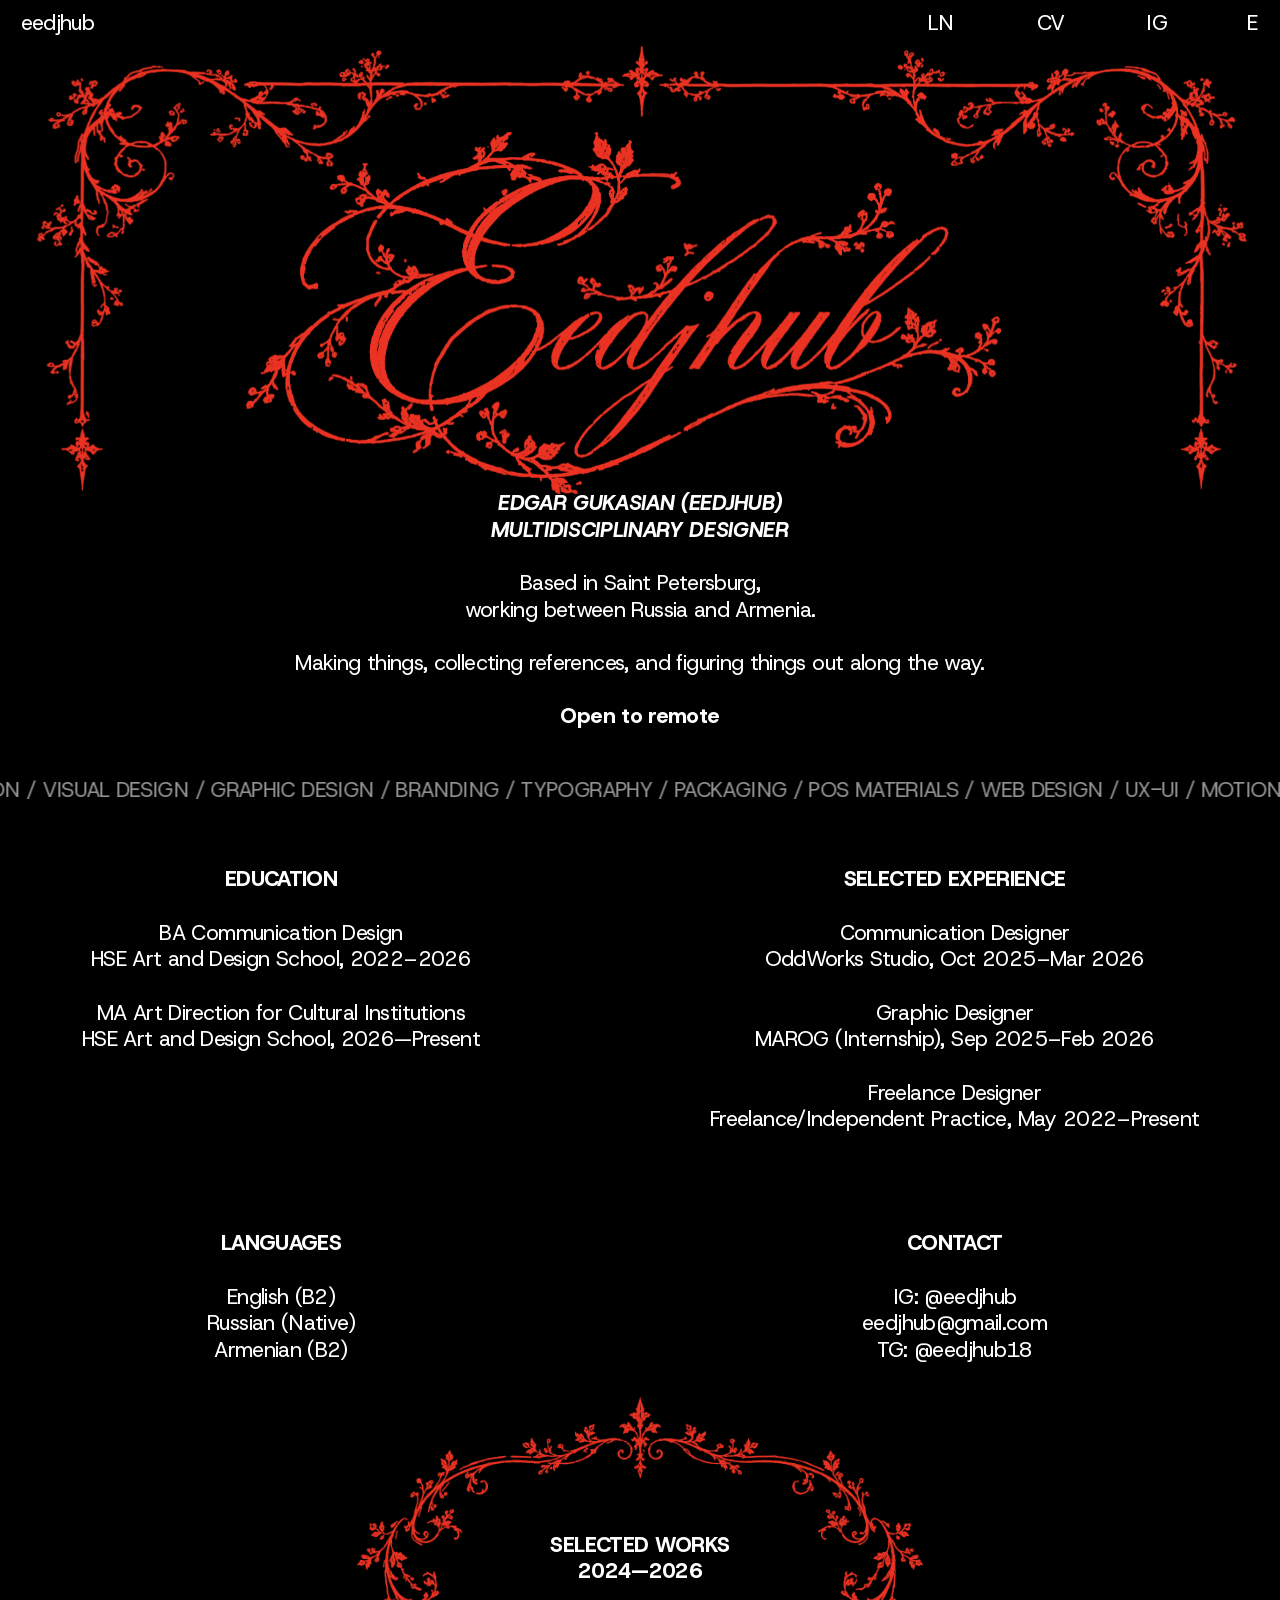
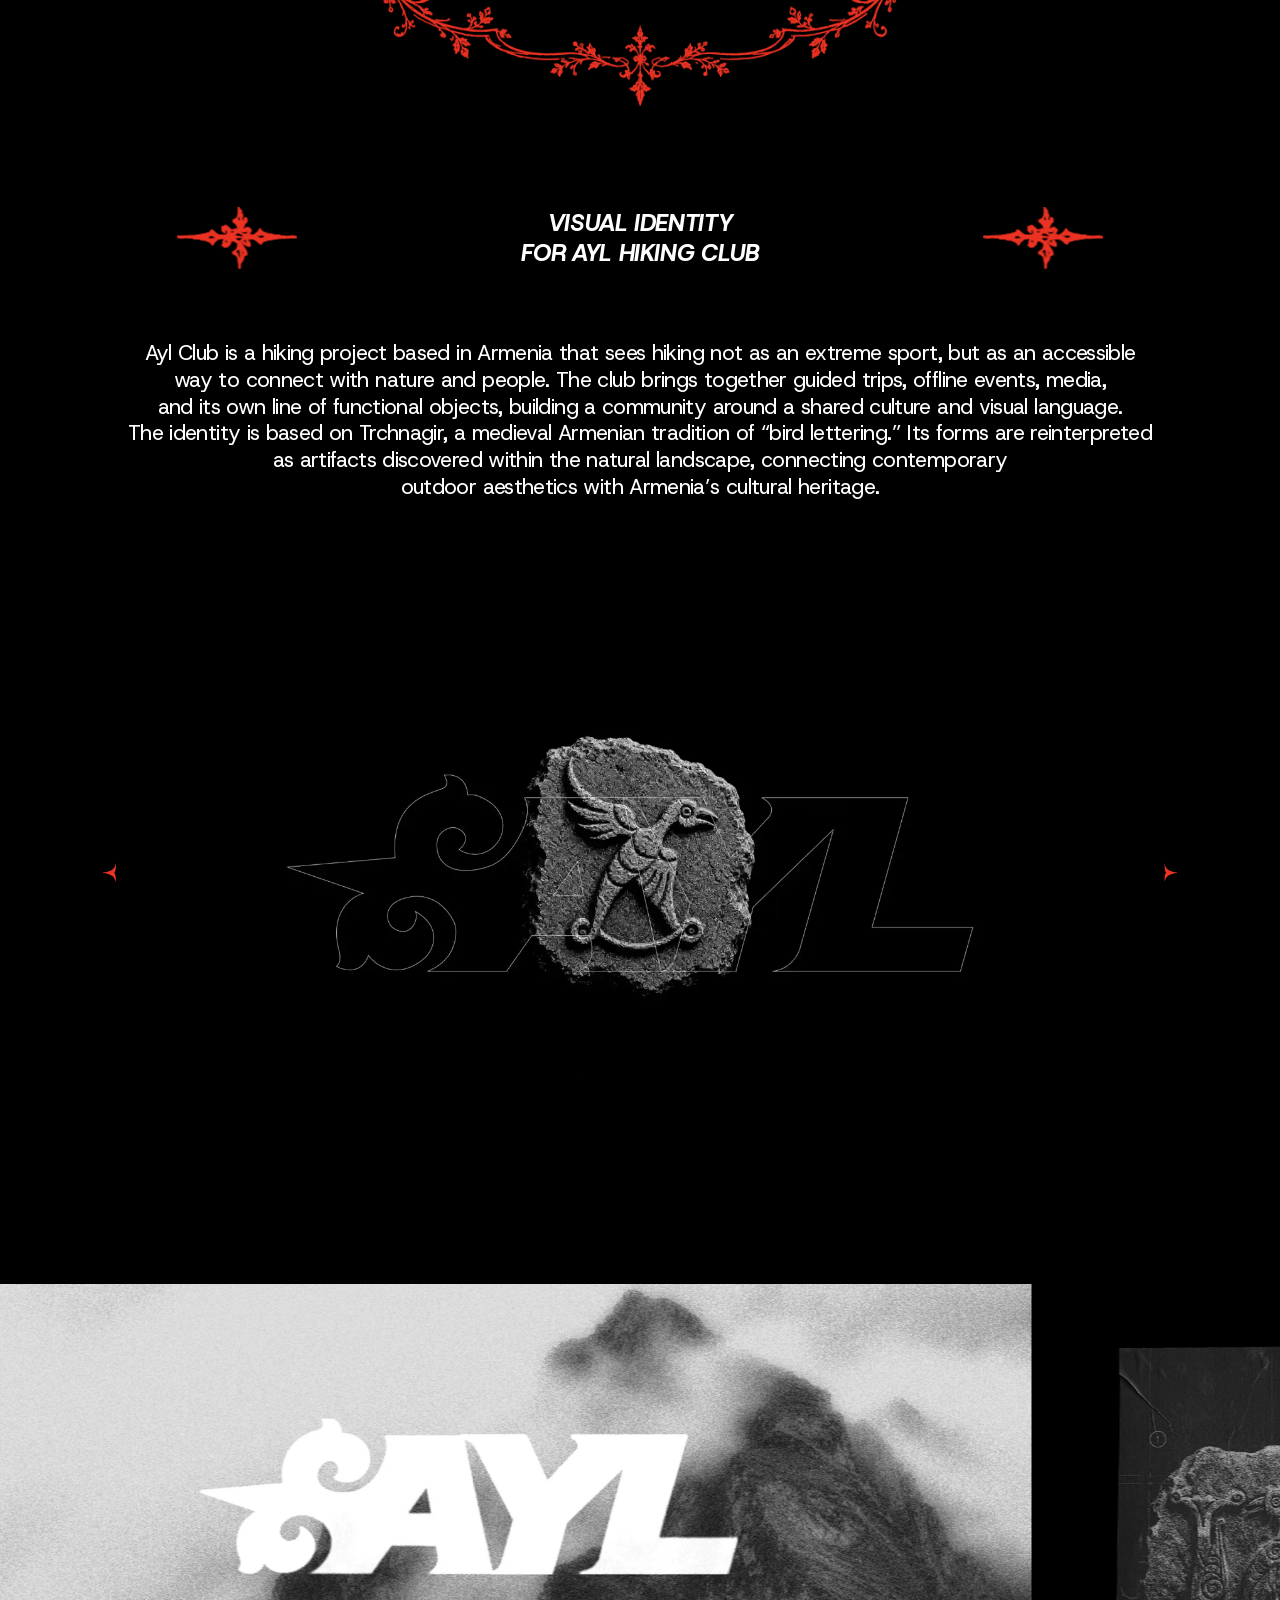
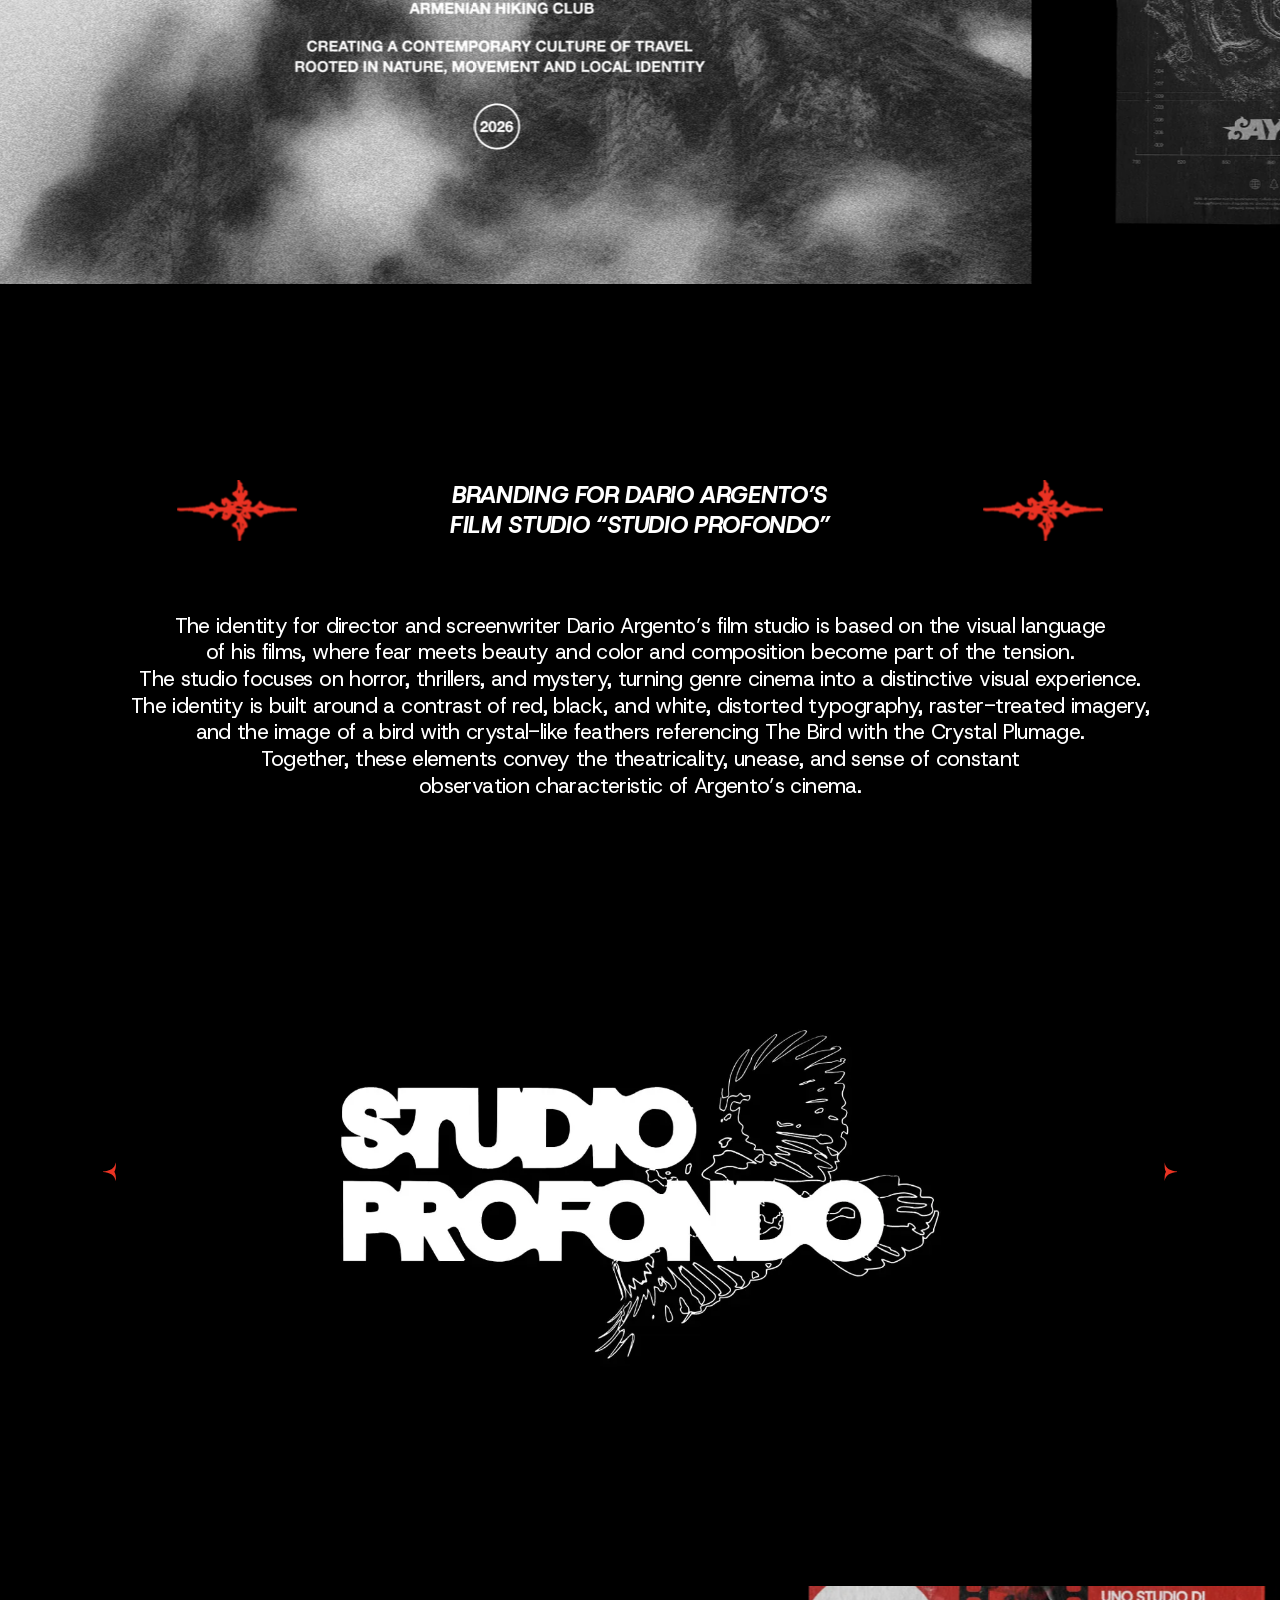
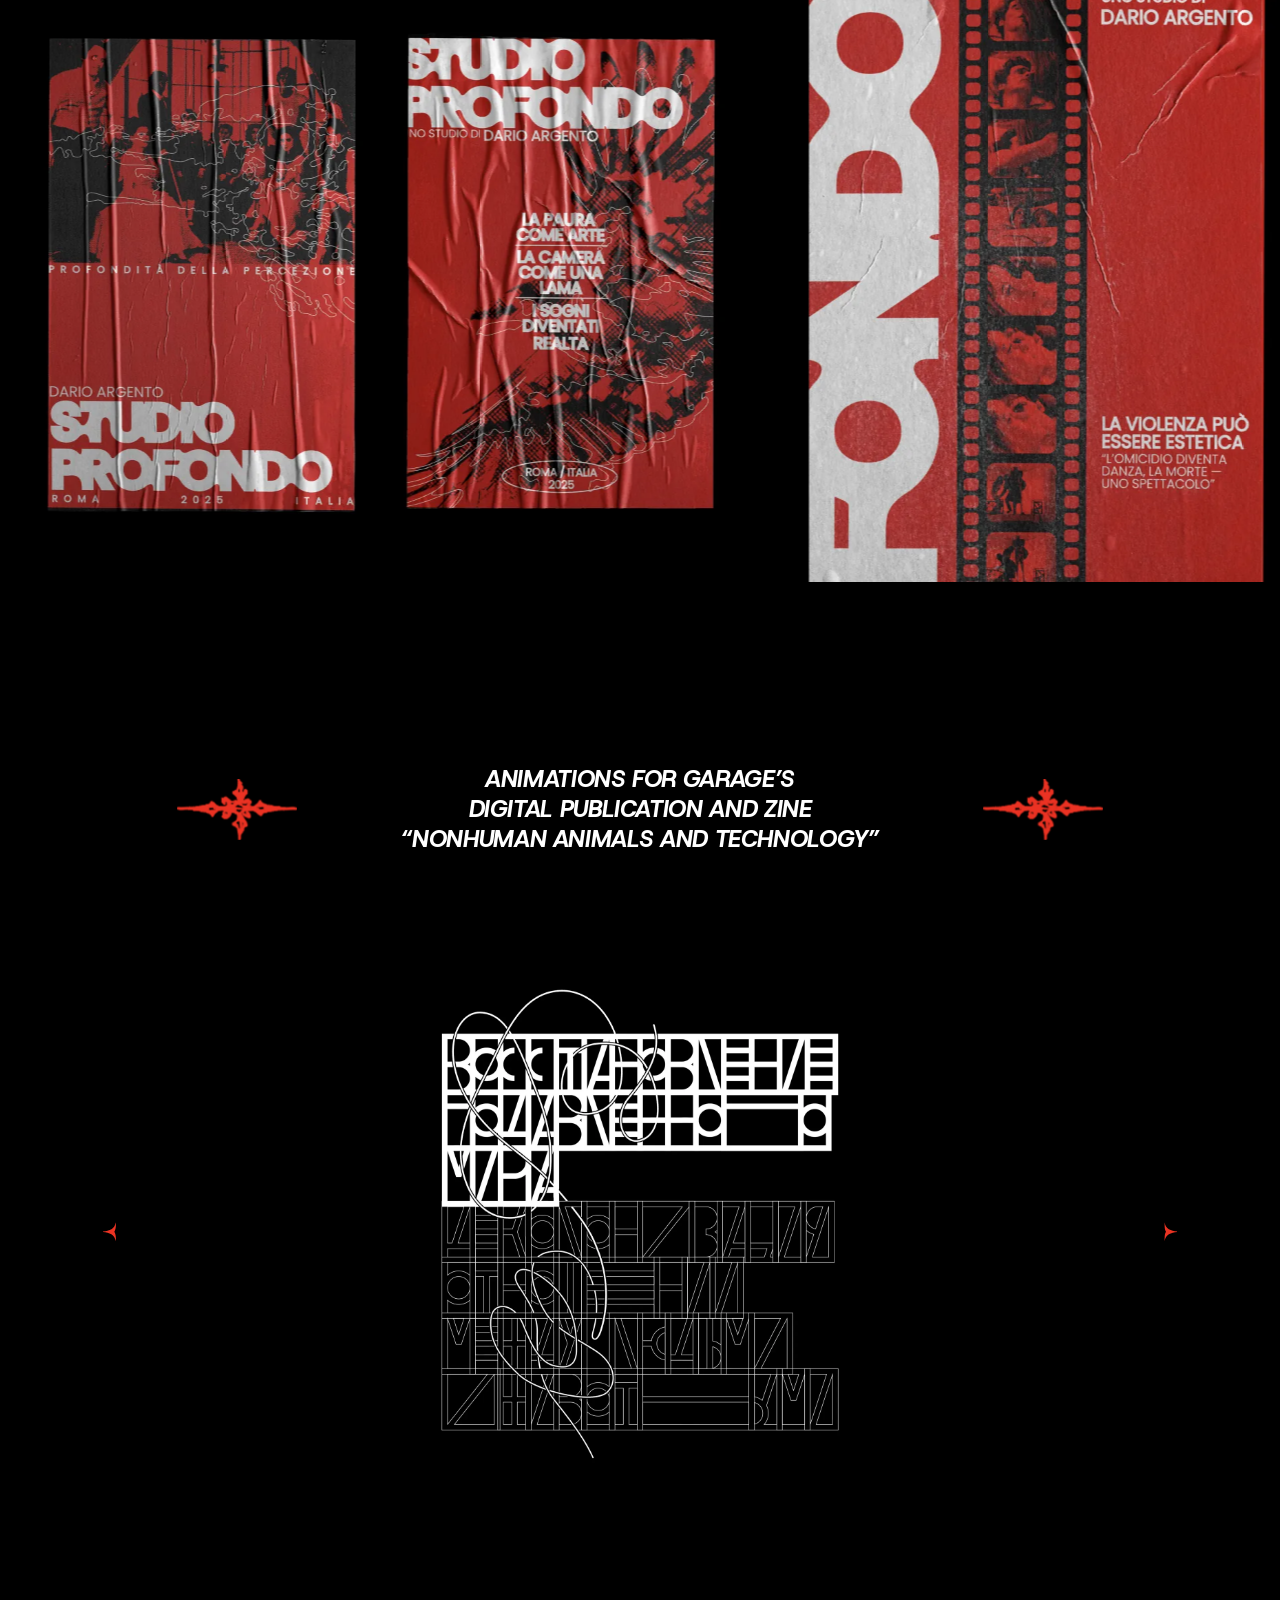
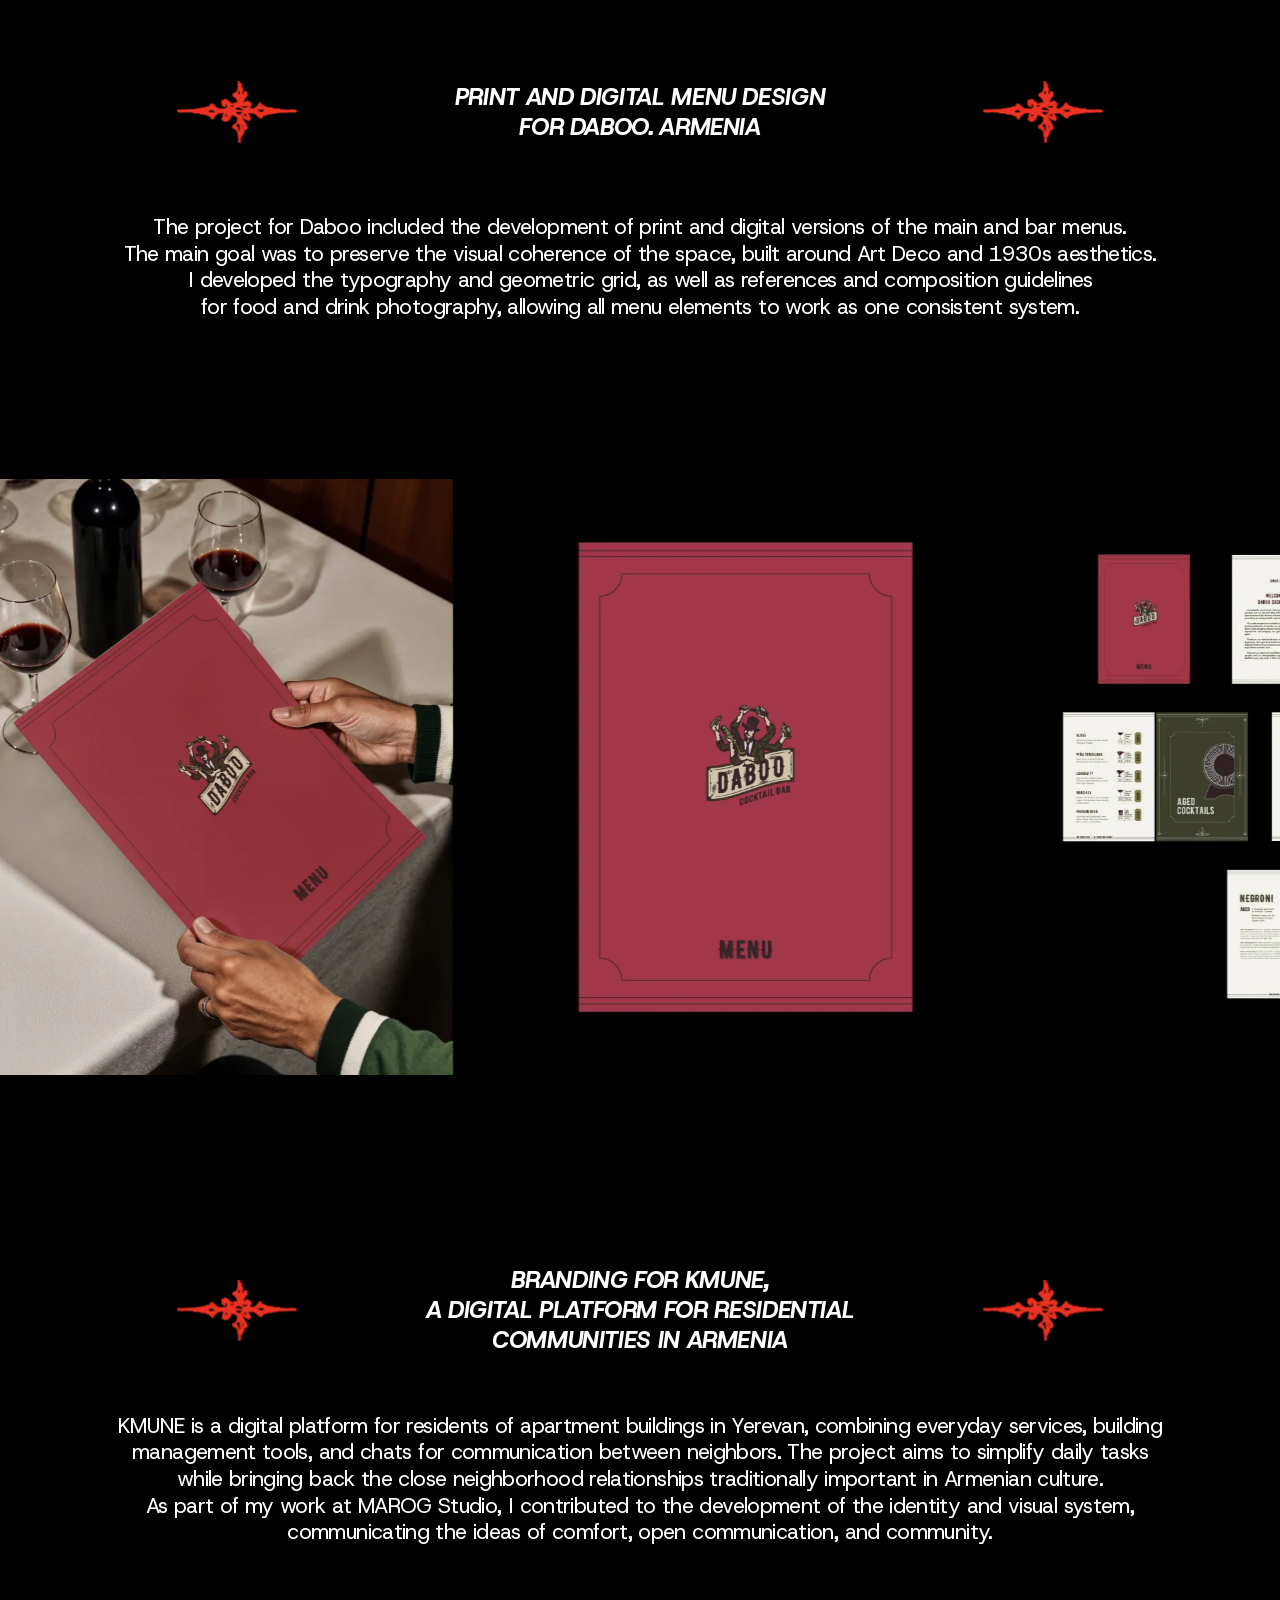
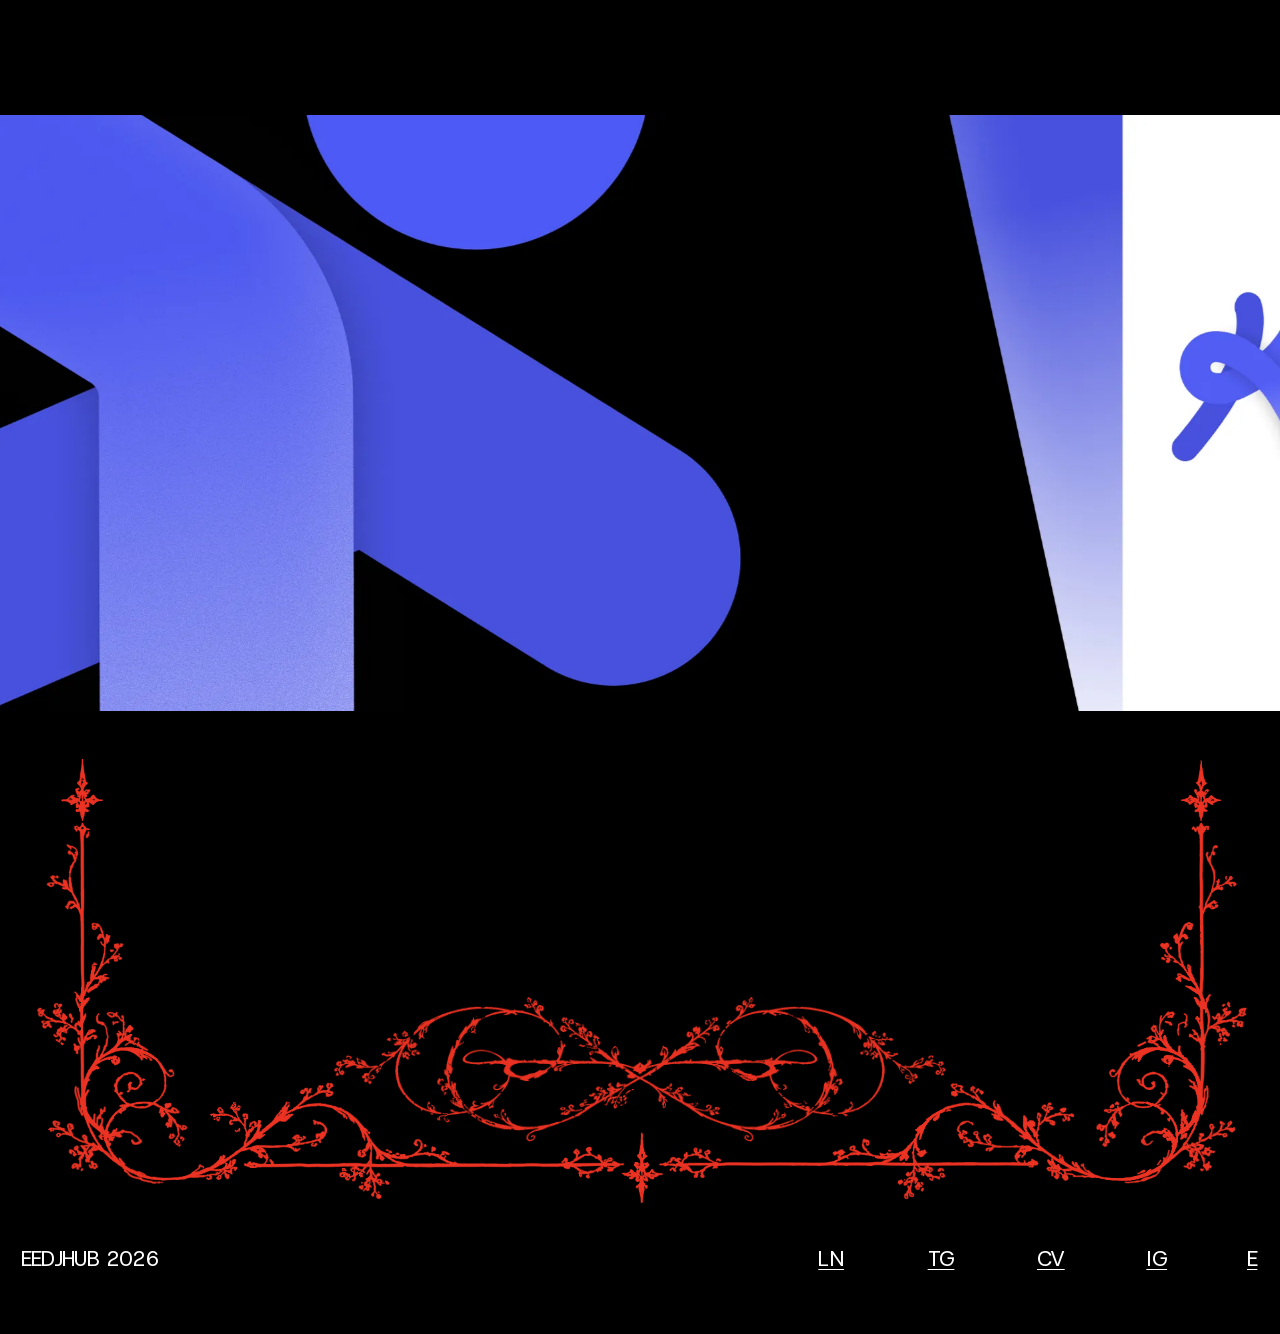
==== index.html @ e3d7fb65 "Launch portfolio site Edgar Gukasian (eedjhub) portfolio: intro, skills marquee, education and exper" ====
<!doctype html>
<html lang="en">
<head>
  <meta charset="utf-8">
  <meta name="viewport" content="width=device-width, initial-scale=1">
  <title>Edgar Gukasian — Multidisciplinary Designer</title>
  <meta name="description" content="Portfolio of Edgar Gukasian (eedjhub), multidisciplinary designer based in Saint Petersburg, working between Russia and Armenia.">
  <link rel="canonical" href="https://eedjhub.com/">
  <meta name="theme-color" content="#000000">

  <!-- Link previews (Telegram, LinkedIn, WhatsApp, X) -->
  <meta property="og:type" content="website">
  <meta property="og:url" content="https://eedjhub.com/">
  <meta property="og:site_name" content="eedjhub">
  <meta property="og:title" content="Edgar Gukasian — Multidisciplinary Designer">
  <meta property="og:description" content="Art direction, visual identity, motion and web design. Based in Saint Petersburg, working between Russia and Armenia.">
  <meta property="og:image" content="https://eedjhub.com/assets/og.jpg">
  <meta property="og:image:width" content="1200">
  <meta property="og:image:height" content="630">
  <meta property="og:image:alt" content="Eedjhub lettering in a red ornamental frame">
  <meta name="twitter:card" content="summary_large_image">

  <link rel="icon" href="favicon.ico" sizes="32x32">
  <link rel="icon" href="assets/icon-192.png" type="image/png" sizes="192x192">
  <link rel="apple-touch-icon" href="assets/apple-touch-icon.png">

  <script>document.documentElement.classList.add('js');</script>
  <link rel="preload" href="fonts/host-grotesk-latin.woff2" as="font" type="font/woff2" crossorigin>
  <link rel="preload" href="fonts/host-grotesk-italic-latin.woff2" as="font" type="font/woff2" crossorigin>
  <link rel="stylesheet" href="css/style.css">
</head>
<body>
  <svg width="0" height="0" style="position:absolute" aria-hidden="true">
    <symbol id="arrow" viewBox="0 0 61 87">
      <path d="M0 42.5C30 40 54 30 58.5 0C60.5 15 58.5 33 52 43.5C58.5 54 60.5 72 58.5 87C54 57 30 47 0 44.5Z" fill="currentColor"/>
    </symbol>
  </svg>

  <div class="page" id="top">
    <header class="site-header" data-load>
      <a class="site-header__logo" href="#top">eedjhub</a>
      <nav class="nav" aria-label="Links">
        <a href="https://www.linkedin.com/in/edgar-gukasian-214b91375" target="_blank" rel="noopener" aria-label="LinkedIn">LN</a>
        <a href="assets/cv-en.pdf" target="_blank" rel="noopener">CV</a>
        <a href="https://instagram.com/eedjhub" target="_blank" rel="noopener" aria-label="Instagram">IG</a>
        <a href="mailto:eedjhub@gmail.com" aria-label="Email">E</a>
      </nav>
    </header>

    <img class="hero__frame" src="assets/frame.webp" alt="" width="1916" height="821" data-load>
    <img class="hero__logo" src="assets/eedjhub.webp" alt="Eedjhub" width="1030" height="493" data-load style="--i: 1">

    <main>
      <section class="intro">
        <h1 class="intro__name" data-load style="--i: 2">Edgar Gukasian (eedjhub)<br>Multidisciplinary Designer</h1>
        <p data-load style="--i: 3">Based in&nbsp;Saint Petersburg,<br>working between&nbsp;Russia and&nbsp;Armenia.</p>
        <p data-load style="--i: 4">Making things, collecting references, and&nbsp;figuring things out along the&nbsp;way.</p>
        <p class="intro__status" data-load style="--i: 5">Open to&nbsp;remote</p>
      </section>

      <div class="marquee marquee--skills" data-speed="140" aria-label="Skills: Art Direction, Visual Design, Graphic Design, Branding, Typography, Packaging, POS Materials, Web Design, UX-UI, Motion Graphics, 2D–3D, Visual Research, Generative Design, Social Media, Prototyping, Identity" data-load style="--i: 6">
        <div class="marquee__track" aria-hidden="true">
          <span class="marquee__group">ART DIRECTION / VISUAL DESIGN / GRAPHIC DESIGN / BRANDING / TYPOGRAPHY / PACKAGING / POS MATERIALS / WEB DESIGN / UX-UI / MOTION GRAPHICS / 2D–3D / VISUAL RESEARCH / GENERATIVE DESIGN / SOCIAL MEDIA / PROTOTYPING / IDENTITY /&nbsp;</span>
          <span class="marquee__group">ART DIRECTION / VISUAL DESIGN / GRAPHIC DESIGN / BRANDING / TYPOGRAPHY / PACKAGING / POS MATERIALS / WEB DESIGN / UX-UI / MOTION GRAPHICS / 2D–3D / VISUAL RESEARCH / GENERATIVE DESIGN / SOCIAL MEDIA / PROTOTYPING / IDENTITY /&nbsp;</span>
        </div>
      </div>

      <section class="info" data-reveal>
        <div>
          <h2>Education</h2>
          <p>BA Communication Design<br>HSE Art and&nbsp;Design School, <span class="nw">2022–2026</span></p>
          <p>MA Art Direction for&nbsp;Cultural Institutions<br>HSE Art and&nbsp;Design School, <span class="nw">2026—Present</span></p>
        </div>
        <div>
          <h2>Selected Experience</h2>
          <p>Communication Designer<br>OddWorks Studio, <span class="nw">Oct 2025–Mar 2026</span></p>
          <p>Graphic Designer<br>MAROG (Internship), <span class="nw">Sep 2025–Feb 2026</span></p>
          <p>Freelance Designer<br>Freelance/Independent Practice, <span class="nw">May 2022–Present</span></p>
        </div>
        <div>
          <h2>Languages</h2>
          <p>English (B2)<br>Russian (Native)<br>Armenian (B2)</p>
        </div>
        <div>
          <h2>Contact</h2>
          <p>
            <a href="https://instagram.com/eedjhub" target="_blank" rel="noopener">IG: @eedjhub</a><br>
            <a href="mailto:eedjhub@gmail.com">eedjhub@gmail.com</a><br>
            <a href="https://t.me/eedjhub18" target="_blank" rel="noopener">TG: @eedjhub18</a>
          </p>
        </div>
      </section>

      <div class="works-title" data-reveal="fade">
        <img src="assets/oval.webp" alt="" width="1288" height="702" loading="lazy">
        <h2>Selected Works<br><span class="nw">2024—2026</span></h2>
      </div>

      <!-- Vertical gaps (--mt) come from the Figma frame, in design px -->
      <article class="project">
        <header class="project__head" style="--mt: 152" data-reveal>
          <img src="assets/cross.webp" alt="" width="481" height="247" loading="lazy">
          <h3>Visual Identity<br class="lb"> for&nbsp;AYL Hiking Club</h3>
          <img src="assets/cross.webp" alt="" width="481" height="247" loading="lazy">
        </header>
        <p class="project__text" style="--mt: 107" data-reveal>Ayl Club is a&nbsp;hiking project based in&nbsp;Armenia that&nbsp;sees hiking not&nbsp;as&nbsp;an&nbsp;extreme sport, but&nbsp;as&nbsp;an&nbsp;accessible<br class="lb"> way to&nbsp;connect with&nbsp;nature and&nbsp;people. The&nbsp;club brings together guided trips, offline events, media,<br class="lb"> and&nbsp;its&nbsp;own line of&nbsp;functional objects, building a&nbsp;community around&nbsp;a&nbsp;shared culture and&nbsp;visual language.<br class="lb"> The&nbsp;identity is based on&nbsp;Trchnagir, a&nbsp;medieval Armenian tradition of&nbsp;“bird lettering.” Its&nbsp;forms are reinterpreted<br class="lb"> as&nbsp;artifacts discovered within&nbsp;the&nbsp;natural landscape, connecting contemporary<br class="lb"> outdoor aesthetics with&nbsp;Armenia’s cultural heritage.</p>
        <div class="slider" style="--mt: 187" data-slider data-reveal aria-roledescription="carousel" aria-label="AYL Hiking Club: motion">
          <button class="slider__arrow slider__arrow--prev" type="button" aria-label="Previous slide"><svg viewBox="0 0 61 87"><use href="#arrow"/></svg></button>
          <div class="slider__viewport">
            <div class="slider__track">
              <div class="slider__slide">
                <video src="assets/motion/ayl-1.mp4" poster="assets/motion/ayl-1.webp" muted loop playsinline preload="metadata" aria-label="AYL Hiking Club, motion 1 of 4"></video>
              </div>
              <div class="slider__slide">
                <video src="assets/motion/ayl-2.mp4" poster="assets/motion/ayl-2.webp" muted loop playsinline preload="none" aria-label="AYL Hiking Club, motion 2 of 4"></video>
              </div>
              <div class="slider__slide">
                <video src="assets/motion/ayl-3.mp4" poster="assets/motion/ayl-3.webp" muted loop playsinline preload="none" aria-label="AYL Hiking Club, motion 3 of 4"></video>
              </div>
              <div class="slider__slide">
                <video src="assets/motion/ayl-4.mp4" poster="assets/motion/ayl-4.webp" muted loop playsinline preload="none" aria-label="AYL Hiking Club, motion 4 of 4"></video>
              </div>
            </div>
          </div>
          <button class="slider__arrow slider__arrow--next" type="button" aria-label="Next slide"><svg viewBox="0 0 61 87"><use href="#arrow"/></svg></button>
        </div>
        <div class="marquee marquee--strip" style="--mt: 244; --strip-h: 900" data-speed="210" role="img" aria-label="AYL Hiking Club: identity, merch and photography">
          <div class="marquee__track">
            <div class="marquee__group">
            <img src="assets/works/aylclubline-1.webp" alt="" width="4000" height="900" loading="lazy" decoding="async" draggable="false">
            <img src="assets/works/aylclubline-2.webp" alt="" width="4000" height="900" loading="lazy" decoding="async" draggable="false">
            <img src="assets/works/aylclubline-3.webp" alt="" width="4000" height="900" loading="lazy" decoding="async" draggable="false">
            <img src="assets/works/aylclubline-4.webp" alt="" width="4000" height="900" loading="lazy" decoding="async" draggable="false">
            <img src="assets/works/aylclubline-5.webp" alt="" width="4000" height="900" loading="lazy" decoding="async" draggable="false">
            <img src="assets/works/aylclubline-6.webp" alt="" width="2464" height="900" loading="lazy" decoding="async" draggable="false">
            </div>
            <div class="marquee__group" aria-hidden="true">
            <img src="assets/works/aylclubline-1.webp" alt="" width="4000" height="900" loading="lazy" decoding="async" draggable="false">
            <img src="assets/works/aylclubline-2.webp" alt="" width="4000" height="900" loading="lazy" decoding="async" draggable="false">
            <img src="assets/works/aylclubline-3.webp" alt="" width="4000" height="900" loading="lazy" decoding="async" draggable="false">
            <img src="assets/works/aylclubline-4.webp" alt="" width="4000" height="900" loading="lazy" decoding="async" draggable="false">
            <img src="assets/works/aylclubline-5.webp" alt="" width="4000" height="900" loading="lazy" decoding="async" draggable="false">
            <img src="assets/works/aylclubline-6.webp" alt="" width="2464" height="900" loading="lazy" decoding="async" draggable="false">
            </div>
          </div>
        </div>
      </article>

      <article class="project">
        <header class="project__head" style="--mt: 294" data-reveal>
          <img src="assets/cross.webp" alt="" width="481" height="247" loading="lazy">
          <h3>Branding for&nbsp;Dario Argento’s<br class="lb"> film studio “Studio Profondo”</h3>
          <img src="assets/cross.webp" alt="" width="481" height="247" loading="lazy">
        </header>
        <p class="project__text" style="--mt: 107" data-reveal>The&nbsp;identity for&nbsp;director and&nbsp;screenwriter Dario Argento’s film studio is based on&nbsp;the&nbsp;visual language<br class="lb"> of&nbsp;his&nbsp;films, where&nbsp;fear meets beauty and&nbsp;color and&nbsp;composition become part of&nbsp;the&nbsp;tension.<br class="lb"> The&nbsp;studio focuses on&nbsp;horror, thrillers, and&nbsp;mystery, turning genre cinema into&nbsp;a&nbsp;distinctive visual experience.<br class="lb"> The&nbsp;identity is built around&nbsp;a&nbsp;contrast of&nbsp;red, black, and&nbsp;white, distorted typography, raster-treated imagery,<br class="lb"> and&nbsp;the&nbsp;image of&nbsp;a&nbsp;bird with&nbsp;crystal-like feathers referencing The&nbsp;Bird with&nbsp;the&nbsp;Crystal Plumage.<br class="lb"> Together, these&nbsp;elements convey the&nbsp;theatricality, unease, and&nbsp;sense of&nbsp;constant<br class="lb"> observation characteristic of&nbsp;Argento’s cinema.</p>
        <div class="slider" style="--mt: 187" data-slider data-reveal aria-roledescription="carousel" aria-label="Studio Profondo: motion">
          <button class="slider__arrow slider__arrow--prev" type="button" aria-label="Previous slide"><svg viewBox="0 0 61 87"><use href="#arrow"/></svg></button>
          <div class="slider__viewport">
            <div class="slider__track">
              <div class="slider__slide">
                <video src="assets/motion/profondo-1.mp4" poster="assets/motion/profondo-1.webp" muted loop playsinline preload="metadata" aria-label="Studio Profondo, motion 1 of 2"></video>
              </div>
              <div class="slider__slide">
                <video src="assets/motion/profondo-2.mp4" poster="assets/motion/profondo-2.webp" muted loop playsinline preload="none" aria-label="Studio Profondo, motion 2 of 2"></video>
              </div>
            </div>
          </div>
          <button class="slider__arrow slider__arrow--next" type="button" aria-label="Next slide"><svg viewBox="0 0 61 87"><use href="#arrow"/></svg></button>
        </div>
        <div class="marquee marquee--strip" style="--mt: 247; --strip-h: 894" data-speed="210" role="img" aria-label="Studio Profondo: posters, print and branding">
          <div class="marquee__track">
            <div class="marquee__group">
            <img src="assets/works/profondorossoline-1.webp" alt="" width="4000" height="894" loading="lazy" decoding="async" draggable="false">
            <img src="assets/works/profondorossoline-2.webp" alt="" width="4000" height="894" loading="lazy" decoding="async" draggable="false">
            <img src="assets/works/profondorossoline-3.webp" alt="" width="3727" height="894" loading="lazy" decoding="async" draggable="false">
            </div>
            <div class="marquee__group" aria-hidden="true">
            <img src="assets/works/profondorossoline-1.webp" alt="" width="4000" height="894" loading="lazy" decoding="async" draggable="false">
            <img src="assets/works/profondorossoline-2.webp" alt="" width="4000" height="894" loading="lazy" decoding="async" draggable="false">
            <img src="assets/works/profondorossoline-3.webp" alt="" width="3727" height="894" loading="lazy" decoding="async" draggable="false">
            </div>
          </div>
        </div>
      </article>

      <article class="project">
        <header class="project__head" style="--mt: 270" data-reveal>
          <img src="assets/cross.webp" alt="" width="481" height="247" loading="lazy">
          <h3>Animations for&nbsp;Garage’s<br class="lb"> digital publication and&nbsp;zine<br class="lb"> “Nonhuman Animals and&nbsp;Technology”</h3>
          <img src="assets/cross.webp" alt="" width="481" height="247" loading="lazy">
        </header>
        <div class="slider" style="--mt: 194" data-slider data-reveal aria-roledescription="carousel" aria-label="Garage animations: motion">
          <button class="slider__arrow slider__arrow--prev" type="button" aria-label="Previous slide"><svg viewBox="0 0 61 87"><use href="#arrow"/></svg></button>
          <div class="slider__viewport">
            <div class="slider__track">
              <div class="slider__slide slider__slide--contain">
                <video src="assets/motion/garage-1.mp4" poster="assets/motion/garage-1.webp" muted loop playsinline preload="metadata" aria-label="Garage animations, motion 1 of 5"></video>
              </div>
              <div class="slider__slide slider__slide--contain">
                <video src="assets/motion/garage-2.mp4" poster="assets/motion/garage-2.webp" muted loop playsinline preload="none" aria-label="Garage animations, motion 2 of 5"></video>
              </div>
              <div class="slider__slide slider__slide--contain">
                <video src="assets/motion/garage-3.mp4" poster="assets/motion/garage-3.webp" muted loop playsinline preload="none" aria-label="Garage animations, motion 3 of 5"></video>
              </div>
              <div class="slider__slide slider__slide--contain">
                <video src="assets/motion/garage-4.mp4" poster="assets/motion/garage-4.webp" muted loop playsinline preload="none" aria-label="Garage animations, motion 4 of 5"></video>
              </div>
              <div class="slider__slide slider__slide--contain">
                <video src="assets/motion/garage-5.mp4" poster="assets/motion/garage-5.webp" muted loop playsinline preload="none" aria-label="Garage animations, motion 5 of 5"></video>
              </div>
            </div>
          </div>
          <button class="slider__arrow slider__arrow--next" type="button" aria-label="Next slide"><svg viewBox="0 0 61 87"><use href="#arrow"/></svg></button>
        </div>
      </article>

      <article class="project">
        <header class="project__head" style="--mt: 302" data-reveal>
          <img src="assets/cross.webp" alt="" width="481" height="247" loading="lazy">
          <h3>Print and&nbsp;digital menu design<br class="lb"> for&nbsp;Daboo. Armenia</h3>
          <img src="assets/cross.webp" alt="" width="481" height="247" loading="lazy">
        </header>
        <p class="project__text" style="--mt: 107" data-reveal>The&nbsp;project for&nbsp;Daboo included the&nbsp;development of&nbsp;print and&nbsp;digital versions of&nbsp;the&nbsp;main and&nbsp;bar menus.<br class="lb"> The&nbsp;main goal was to&nbsp;preserve the&nbsp;visual coherence of&nbsp;the&nbsp;space, built around&nbsp;Art Deco and&nbsp;1930s aesthetics.<br class="lb"> I&nbsp;developed the&nbsp;typography and&nbsp;geometric grid, as&nbsp;well as&nbsp;references and&nbsp;composition guidelines<br class="lb"> for&nbsp;food and&nbsp;drink photography, allowing all menu elements to&nbsp;work as&nbsp;one consistent system.</p>
        <div class="marquee marquee--strip" style="--mt: 235; --strip-h: 894" data-speed="210" role="img" aria-label="Daboo: print and digital menus">
          <div class="marquee__track">
            <div class="marquee__group">
            <img src="assets/works/dabooline-1.webp" alt="" width="4000" height="894" loading="lazy" decoding="async" draggable="false">
            <img src="assets/works/dabooline-2.webp" alt="" width="4000" height="894" loading="lazy" decoding="async" draggable="false">
            <img src="assets/works/dabooline-3.webp" alt="" width="1494" height="894" loading="lazy" decoding="async" draggable="false">
            </div>
            <div class="marquee__group" aria-hidden="true">
            <img src="assets/works/dabooline-1.webp" alt="" width="4000" height="894" loading="lazy" decoding="async" draggable="false">
            <img src="assets/works/dabooline-2.webp" alt="" width="4000" height="894" loading="lazy" decoding="async" draggable="false">
            <img src="assets/works/dabooline-3.webp" alt="" width="1494" height="894" loading="lazy" decoding="async" draggable="false">
            </div>
          </div>
        </div>
      </article>

      <article class="project">
        <header class="project__head" style="--mt: 282" data-reveal>
          <img src="assets/cross.webp" alt="" width="481" height="247" loading="lazy">
          <h3>Branding for&nbsp;KMUNE,<br class="lb"> a&nbsp;digital platform for&nbsp;residential<br class="lb"> communities in&nbsp;Armenia</h3>
          <img src="assets/cross.webp" alt="" width="481" height="247" loading="lazy">
        </header>
        <p class="project__text" style="--mt: 86" data-reveal>KMUNE is a&nbsp;digital platform for&nbsp;residents of&nbsp;apartment buildings in&nbsp;Yerevan, combining everyday services, building<br class="lb"> management tools, and&nbsp;chats for&nbsp;communication between&nbsp;neighbors. The&nbsp;project aims to&nbsp;simplify daily tasks<br class="lb"> while&nbsp;bringing back the&nbsp;close neighborhood relationships traditionally important in&nbsp;Armenian culture.<br class="lb"> As&nbsp;part of&nbsp;my&nbsp;work at&nbsp;MAROG Studio, I&nbsp;contributed to&nbsp;the&nbsp;development of&nbsp;the&nbsp;identity and&nbsp;visual system,<br class="lb"> communicating the&nbsp;ideas of&nbsp;comfort, open communication, and&nbsp;community.</p>
        <div class="marquee marquee--strip" style="--mt: 250; --strip-h: 894" data-speed="210" role="img" aria-label="KMUNE: logo, app and brand imagery">
          <div class="marquee__track">
            <div class="marquee__group">
            <img src="assets/works/kmuneline-1.webp" alt="" width="4000" height="894" loading="lazy" decoding="async" draggable="false">
            <img src="assets/works/kmuneline-2.webp" alt="" width="2086" height="894" loading="lazy" decoding="async" draggable="false">
            </div>
            <div class="marquee__group" aria-hidden="true">
            <img src="assets/works/kmuneline-1.webp" alt="" width="4000" height="894" loading="lazy" decoding="async" draggable="false">
            <img src="assets/works/kmuneline-2.webp" alt="" width="2086" height="894" loading="lazy" decoding="async" draggable="false">
            </div>
          </div>
        </div>
      </article>
    </main>

    <div class="finale">
      <img class="finale__frame" src="assets/frame.webp" alt="" width="1916" height="821" loading="lazy" data-reveal="fade">
      <img class="finale__ornament" src="assets/infinity.webp" alt="" width="2172" height="394" loading="lazy" data-reveal="fade">
    </div>

    <footer class="site-footer">
      <span>EEDJHUB 2026</span>
      <nav class="nav nav--footer" aria-label="Links">
        <a href="https://www.linkedin.com/in/edgar-gukasian-214b91375" target="_blank" rel="noopener" aria-label="LinkedIn">LN</a>
        <a href="https://t.me/eedjhub18" target="_blank" rel="noopener" aria-label="Telegram">TG</a>
        <a href="assets/cv-en.pdf" target="_blank" rel="noopener">CV</a>
        <a href="https://instagram.com/eedjhub" target="_blank" rel="noopener" aria-label="Instagram">IG</a>
        <a href="mailto:eedjhub@gmail.com" aria-label="Email">E</a>
      </nav>
    </footer>
  </div>

  <script src="js/main.js" defer></script>
</body>
</html>
---- css/style.css ----
/* Host Grotesk, self-hosted (SIL OFL, see fonts/OFL.txt). Variable font: one file covers 400–800. */
@font-face {
  font-family: "Host Grotesk";
  font-style: normal;
  font-weight: 400 800;
  font-display: swap;
  src: url("../fonts/host-grotesk-latin.woff2") format("woff2");
  unicode-range: U+0000-00FF, U+0131, U+0152-0153, U+02BB-02BC, U+02C6, U+02DA, U+02DC, U+0304, U+0308, U+0329, U+2000-206F, U+20AC, U+2122, U+2191, U+2193, U+2212, U+2215, U+FEFF, U+FFFD;
}

@font-face {
  font-family: "Host Grotesk";
  font-style: normal;
  font-weight: 400 800;
  font-display: swap;
  src: url("../fonts/host-grotesk-latin-ext.woff2") format("woff2");
  unicode-range: U+0100-02BA, U+02BD-02C5, U+02C7-02CC, U+02CE-02D7, U+02DD-02FF, U+0304, U+0308, U+0329, U+1D00-1DBF, U+1E00-1E9F, U+1EF2-1EFF, U+2020, U+20A0-20AB, U+20AD-20C4, U+2113, U+2C60-2C7F, U+A720-A7FF;
}

@font-face {
  font-family: "Host Grotesk";
  font-style: italic;
  font-weight: 400 800;
  font-display: swap;
  src: url("../fonts/host-grotesk-italic-latin.woff2") format("woff2");
  unicode-range: U+0000-00FF, U+0131, U+0152-0153, U+02BB-02BC, U+02C6, U+02DA, U+02DC, U+0304, U+0308, U+0329, U+2000-206F, U+20AC, U+2122, U+2191, U+2193, U+2212, U+2215, U+FEFF, U+FFFD;
}

@font-face {
  font-family: "Host Grotesk";
  font-style: italic;
  font-weight: 400 800;
  font-display: swap;
  src: url("../fonts/host-grotesk-italic-latin-ext.woff2") format("woff2");
  unicode-range: U+0100-02BA, U+02BD-02C5, U+02C7-02CC, U+02CE-02D7, U+02DD-02FF, U+0304, U+0308, U+0329, U+1D00-1DBF, U+1E00-1E9F, U+1EF2-1EFF, U+2020, U+20A0-20AB, U+20AD-20C4, U+2113, U+2C60-2C7F, U+A720-A7FF;
}

/* Design is drawn on a 1920px frame. 1 design px = 1 --u, capped at a 1920px viewport. */
:root {
  --bg: #000;
  --fg: #fff;
  --accent: #ea3323;
  color-scheme: dark;
  --ease: cubic-bezier(0.22, 1, 0.36, 1);

  --u: calc(min(100vw, 1920px) / 1920);
  --fs-body: max(calc(32 * var(--u)), 12px);
  --fs-title: max(calc(36 * var(--u)), 13.5px);
  /* hero (frame, lettering, intro) starts below the header links with a visible gap;
     50u is where the frame's top line sits in the Figma frame */
  --header-pad: calc(14 * var(--u));
  --hero-shift: max(0px, calc(var(--header-pad) + 1.34 * var(--fs-body) + max(calc(16 * var(--u)), 12px) - 50 * var(--u)));
  --gutter: max(calc(31 * var(--u)), 16px);
}

*,
*::before,
*::after {
  box-sizing: border-box;
}

html {
  background: var(--bg);
  overscroll-behavior-x: none;
  /* stop phone browsers from enlarging text in wide blocks (the skills line is thousands of px wide) */
  -webkit-text-size-adjust: 100%;
  text-size-adjust: 100%;
}

body {
  margin: 0;
  background: var(--bg);
  color: var(--fg);
  font-family: "Host Grotesk", system-ui, sans-serif;
  font-size: var(--fs-body);
  line-height: 1.25;
  letter-spacing: -0.03em;
  -webkit-font-smoothing: antialiased;
  overflow-x: hidden;
}

img {
  display: block;
  max-width: none;
  height: auto;
}

a {
  color: inherit;
  text-decoration: none;
}

a:hover {
  opacity: 0.6;
}

a:focus-visible,
button:focus-visible {
  outline: 1px solid var(--fg);
  outline-offset: 4px;
}

h1,
h2,
h3,
p {
  margin: 0;
  font-size: inherit;
  line-height: inherit;
}

/* Date ranges never break across lines */
.nw {
  white-space: nowrap;
}

.page {
  position: relative;
  width: min(100%, 1920px);
  margin: 0 auto;
  padding-bottom: calc(92 * var(--u));
}

/* Header and footer links: item widths follow the Figma spacing */
.site-header {
  position: absolute;
  inset: 0 0 auto;
  z-index: 3;
  display: flex;
  justify-content: space-between;
  padding: var(--header-pad) calc(34 * var(--u)) 0 var(--gutter);
  line-height: 1.34;
}

.nav {
  display: flex;
}

.nav a {
  width: calc(164 * var(--u));
}

.nav a:nth-last-child(2) {
  width: calc(151 * var(--u));
}

.nav a:last-child {
  width: auto;
}

.site-footer {
  display: flex;
  justify-content: space-between;
  padding: 0 calc(34 * var(--u)) 0 var(--gutter);
}

.nav--footer a {
  text-decoration: underline;
  text-decoration-thickness: max(calc(2 * var(--u)), 1px);
  text-underline-offset: 0.12em;
}

/* Hero: ornament frame and lettering sit behind the intro text */
.hero__frame,
.hero__logo {
  position: absolute;
  z-index: 1;
  pointer-events: none;
}

.hero__frame {
  top: calc(-40 * var(--u) + var(--hero-shift));
  left: calc(4 * var(--u));
  width: calc(1916 * var(--u));
}

.hero__logo {
  top: calc(172.8 * var(--u) + var(--hero-shift));
  left: calc(368.4 * var(--u));
  width: calc(1133 * var(--u));
}

.intro {
  position: relative;
  z-index: 2;
  padding: calc(710 * var(--u) + var(--hero-shift)) var(--gutter) 0;
  text-align: center;
  text-wrap: balance;
}

.intro__name {
  font-weight: 800;
  font-style: italic;
  letter-spacing: -0.015em;
  text-transform: uppercase;
}

.intro p {
  margin-top: 1.25em;
}

.intro__status {
  font-weight: 800;
}

/* Marquees: skills line and project strips. Two identical groups; main.js moves the track */
.marquee {
  width: 100vw;
  margin-left: calc(50% - 50vw);
  overflow: hidden;
}

.marquee__track {
  display: flex;
  width: max-content;
  will-change: transform;
}

.marquee__group {
  display: flex;
  flex-shrink: 0;
}

.marquee--skills {
  margin-top: calc(67 * var(--u));
  line-height: 1.5; /* keeps the 48px row from the design at body text size */
  white-space: nowrap;
  opacity: 0.57;
}

.marquee--strip {
  display: flex;
  align-items: center;
  height: calc(900 * var(--u));
  cursor: grab;
  user-select: none;
  -webkit-user-select: none;
  touch-action: pan-y;
}

.marquee--strip.is-dragging {
  cursor: grabbing;
}

.marquee--strip img {
  width: auto;
  height: calc(var(--strip-h) * var(--u));
  -webkit-user-drag: none;
  pointer-events: none;
}

/* Info: two columns, centred on x = 421.5 and 1432 of the frame */
.info {
  display: grid;
  grid-template-columns: calc(843 * var(--u)) calc(976 * var(--u));
  column-gap: calc(101 * var(--u));
  row-gap: calc(146 * var(--u));
  margin-top: calc(90 * var(--u));
  text-align: center;
}

.info h2 {
  font-weight: 800;
  text-transform: uppercase;
}

.info p {
  margin-top: 1.25em;
}

/* "Selected works" oval */
.works-title {
  position: relative;
  width: calc(850 * var(--u));
  margin: calc(50.5 * var(--u)) auto 0;
}

.works-title img {
  width: 100%;
}

.works-title h2 {
  position: absolute;
  top: 43.5%;
  left: 0;
  right: 0;
  font-weight: 800;
  text-align: center;
  text-transform: uppercase;
}

/* Projects */
.project > * {
  margin-top: calc(var(--mt) * var(--u));
}

.project__head {
  display: grid;
  grid-template-columns: calc(180 * var(--u)) minmax(0, 1fr) calc(180 * var(--u));
  align-items: center;
  width: calc(1390 * var(--u));
  margin-inline: auto;
}

.project__head img {
  width: 100%;
}

.project__head h3 {
  font-size: var(--fs-title);
  font-weight: 800;
  font-style: italic;
  letter-spacing: -0.015em;
  text-align: center;
  text-transform: uppercase;
}

.project__text {
  padding-inline: var(--gutter);
  text-align: center;
}

/* Motion slider: one slide at a time, arrows on the sides */
.slider {
  display: grid;
  grid-template-columns: calc(61 * var(--u)) calc(1355 * var(--u)) calc(61 * var(--u));
  column-gap: calc(88 * var(--u));
  align-items: center;
  width: fit-content;
  margin-inline: auto;
}

.slider__viewport {
  overflow: hidden;
}

.slider__track {
  display: flex;
  transition: transform 0.7s var(--ease);
  touch-action: pan-y;
}

.slider__slide {
  position: relative;
  flex: 0 0 100%;
  aspect-ratio: 1355 / 744;
  background: var(--bg);
}

.slider__slide img,
.slider__slide video {
  display: block;
  width: 100%;
  height: 100%;
  object-fit: cover;
}

/* Portrait and square pieces are shown whole, on black */
.slider__slide--contain img,
.slider__slide--contain video {
  object-fit: contain;
}

.slider__arrow {
  display: block;
  justify-self: center;
  /* tap area larger than the small glyph, without moving the layout */
  margin: -12px;
  padding: 12px;
  border: 0;
  background: none;
  color: var(--accent);
  cursor: pointer;
}

.slider__arrow svg {
  display: block;
  width: calc(20 * var(--u));
  height: calc(29 * var(--u));
}

.slider__arrow--next svg {
  scale: -1 1;
}

.slider__arrow:hover {
  opacity: 0.6;
}

/* "Email copied" notice */
.toast {
  position: fixed;
  left: 50%;
  bottom: calc(24px + env(safe-area-inset-bottom, 0px));
  z-index: 10;
  padding: 0.5em 1em;
  background: var(--fg);
  color: var(--bg);
  font-size: max(calc(24 * var(--u)), 12px);
  white-space: nowrap;
  opacity: 0;
  translate: -50% 8px;
  pointer-events: none;
  transition: opacity 0.3s var(--ease), translate 0.3s var(--ease);
}

.toast.is-shown {
  opacity: 1;
  translate: -50% 0;
}

/* Bottom ornament: same frame flipped, with the infinity flourish */
.finale {
  position: relative;
  height: calc(801 * var(--u));
  margin-top: calc(-1 * var(--u));
  pointer-events: none;
}

.finale__frame {
  position: absolute;
  top: 0;
  left: calc(4 * var(--u));
  width: calc(1916 * var(--u));
  scale: 1 -1;
}

.finale__ornament {
  position: absolute;
  top: calc(428 * var(--u));
  left: calc(232 * var(--u));
  width: calc(1455 * var(--u));
}

/* Mobile: same composition as desktop, scaled down; text sized to the screen width */
@media (max-width: 767px) {
  :root {
    --fs-body: clamp(10px, 2.85vw, 12.5px);
    --fs-title: clamp(11px, 3.2vw, 14px);
    --header-pad: 10px;
  }

  /* desktop line breaks don't fit long paragraphs on a phone; titles keep theirs */
  .project__text .lb {
    display: none;
  }

  .site-header {
    padding: 10px 16px 0;
  }

  .site-footer {
    padding-inline: 16px;
  }

  .info {
    grid-template-columns: repeat(2, minmax(0, 1fr));
    column-gap: 16px;
    padding-inline: 16px;
  }

  .project > * {
    margin-top: max(calc(var(--mt) * var(--u)), 16px);
  }

  .project__head {
    grid-template-columns: 7vw minmax(0, 1fr) 7vw;
    column-gap: 6px;
    width: calc(100% - 32px);
  }

  .slider {
    grid-template-columns: 18px minmax(0, 1fr) 18px;
    column-gap: 8px;
    width: calc(100% - 32px);
  }

  .slider__arrow svg {
    width: 7px;
    height: 10px;
  }
}

/* Motion: hidden start states only when JS is running */
.js [data-load] {
  opacity: 0;
  animation: load-in 1.1s var(--ease) forwards;
  animation-delay: calc(0.15s + var(--i, 0) * 0.12s);
}

.js .hero__logo[data-load] {
  animation-name: logo-in;
  animation-duration: 1.6s;
}

@keyframes load-in {
  from {
    opacity: 0;
    transform: translateY(20px);
  }
  to {
    opacity: 1;
    transform: none;
  }
}

@keyframes logo-in {
  from {
    opacity: 0;
    filter: blur(14px);
    transform: scale(1.06);
  }
  to {
    opacity: 1;
    filter: blur(0);
    transform: none;
  }
}

.js .hero__frame[data-load],
.js .marquee[data-load] {
  animation-name: fade-in;
  animation-duration: 1.6s;
}

@keyframes fade-in {
  to {
    opacity: 1;
  }
}

.js .marquee--skills[data-load] {
  animation-name: fade-in-skills;
}

@keyframes fade-in-skills {
  to {
    opacity: 0.57;
  }
}

.js [data-reveal] {
  opacity: 0;
  transform: translateY(32px);
  transition: opacity 1s var(--ease), transform 1s var(--ease);
}

.js [data-reveal="fade"] {
  transform: none;
  filter: blur(10px);
  transition: opacity 1.4s var(--ease), filter 1.4s var(--ease);
}

.js [data-reveal].is-visible {
  opacity: 1;
  transform: none;
  filter: none;
}

@media (prefers-reduced-motion: reduce) {
  .slider__track {
    transition: none;
  }

  .js [data-load],
  .js [data-reveal],
  .js .hero__logo[data-load],
  .js .hero__frame[data-load],
  .js .marquee[data-load] {
    opacity: 1;
    transform: none;
    filter: none;
    animation: none;
    transition: none;
  }

  .js .marquee--skills[data-load] {
    opacity: 0.57;
  }
}
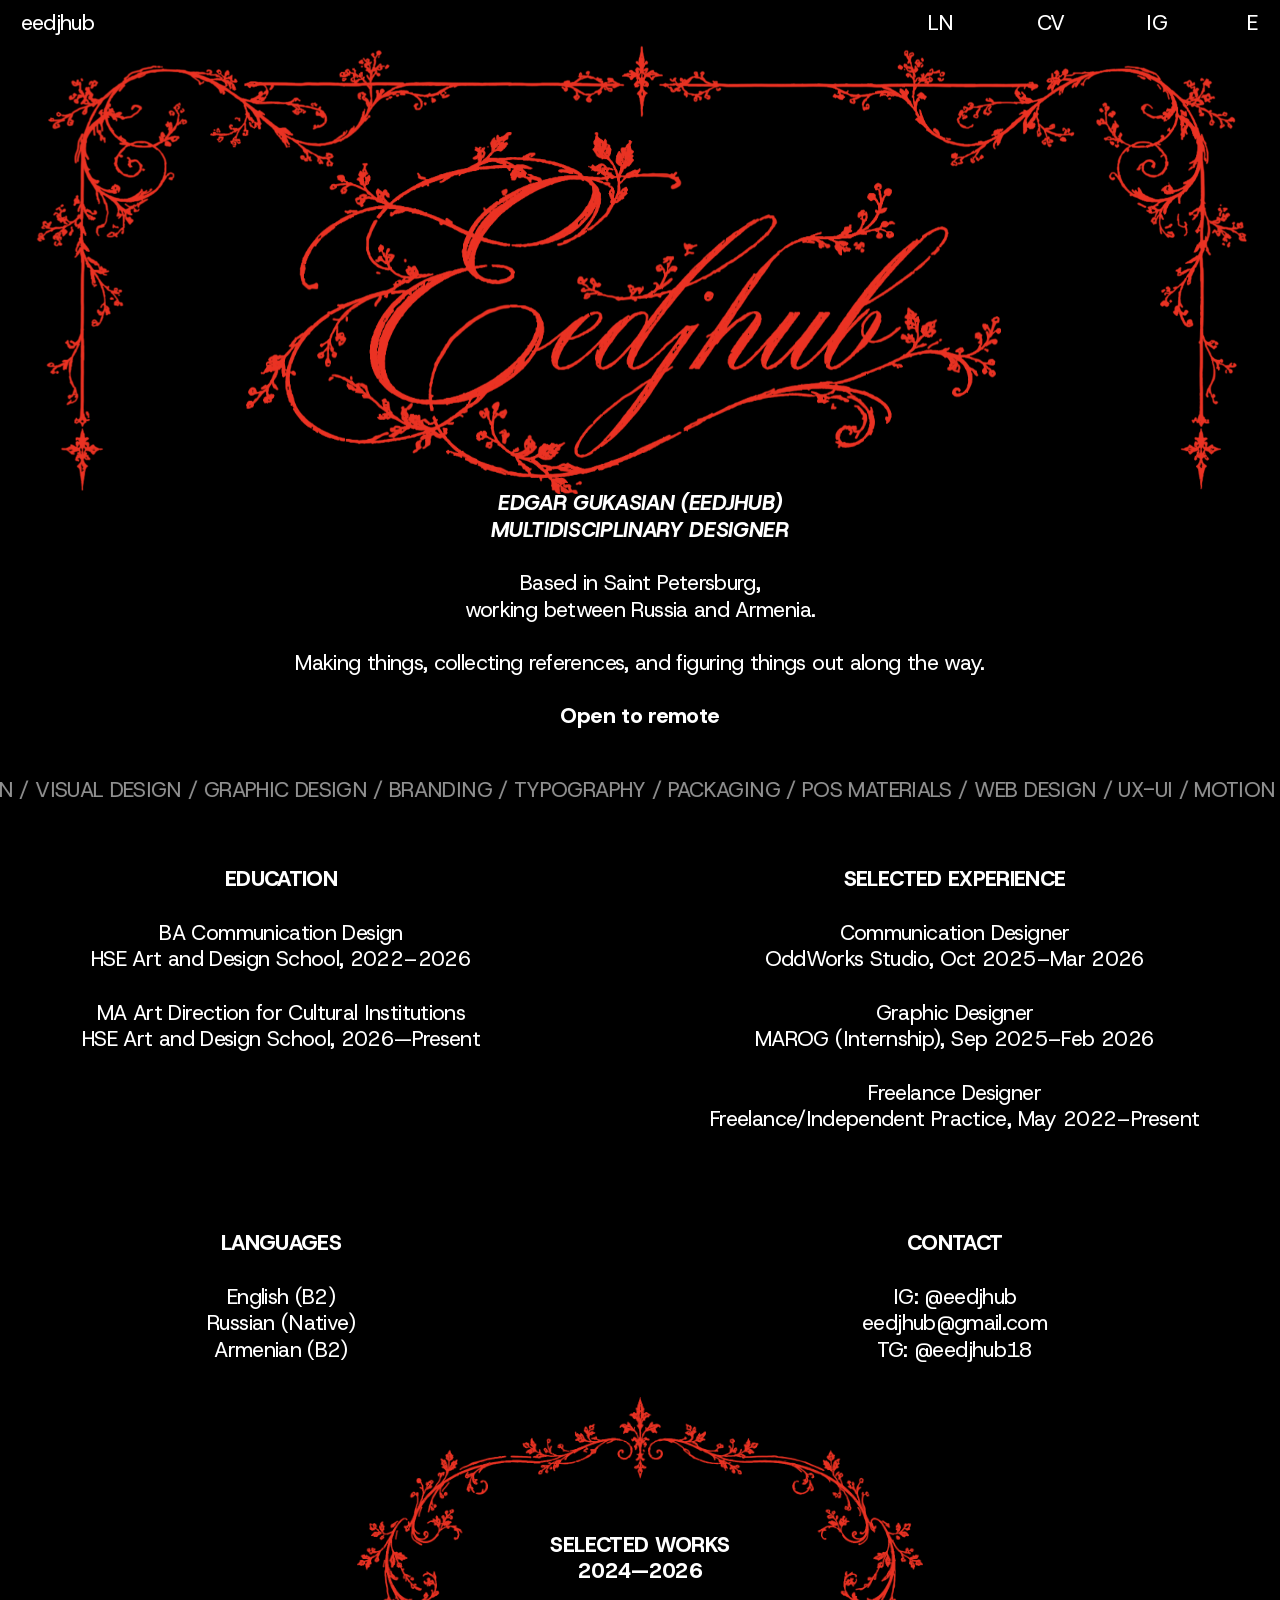
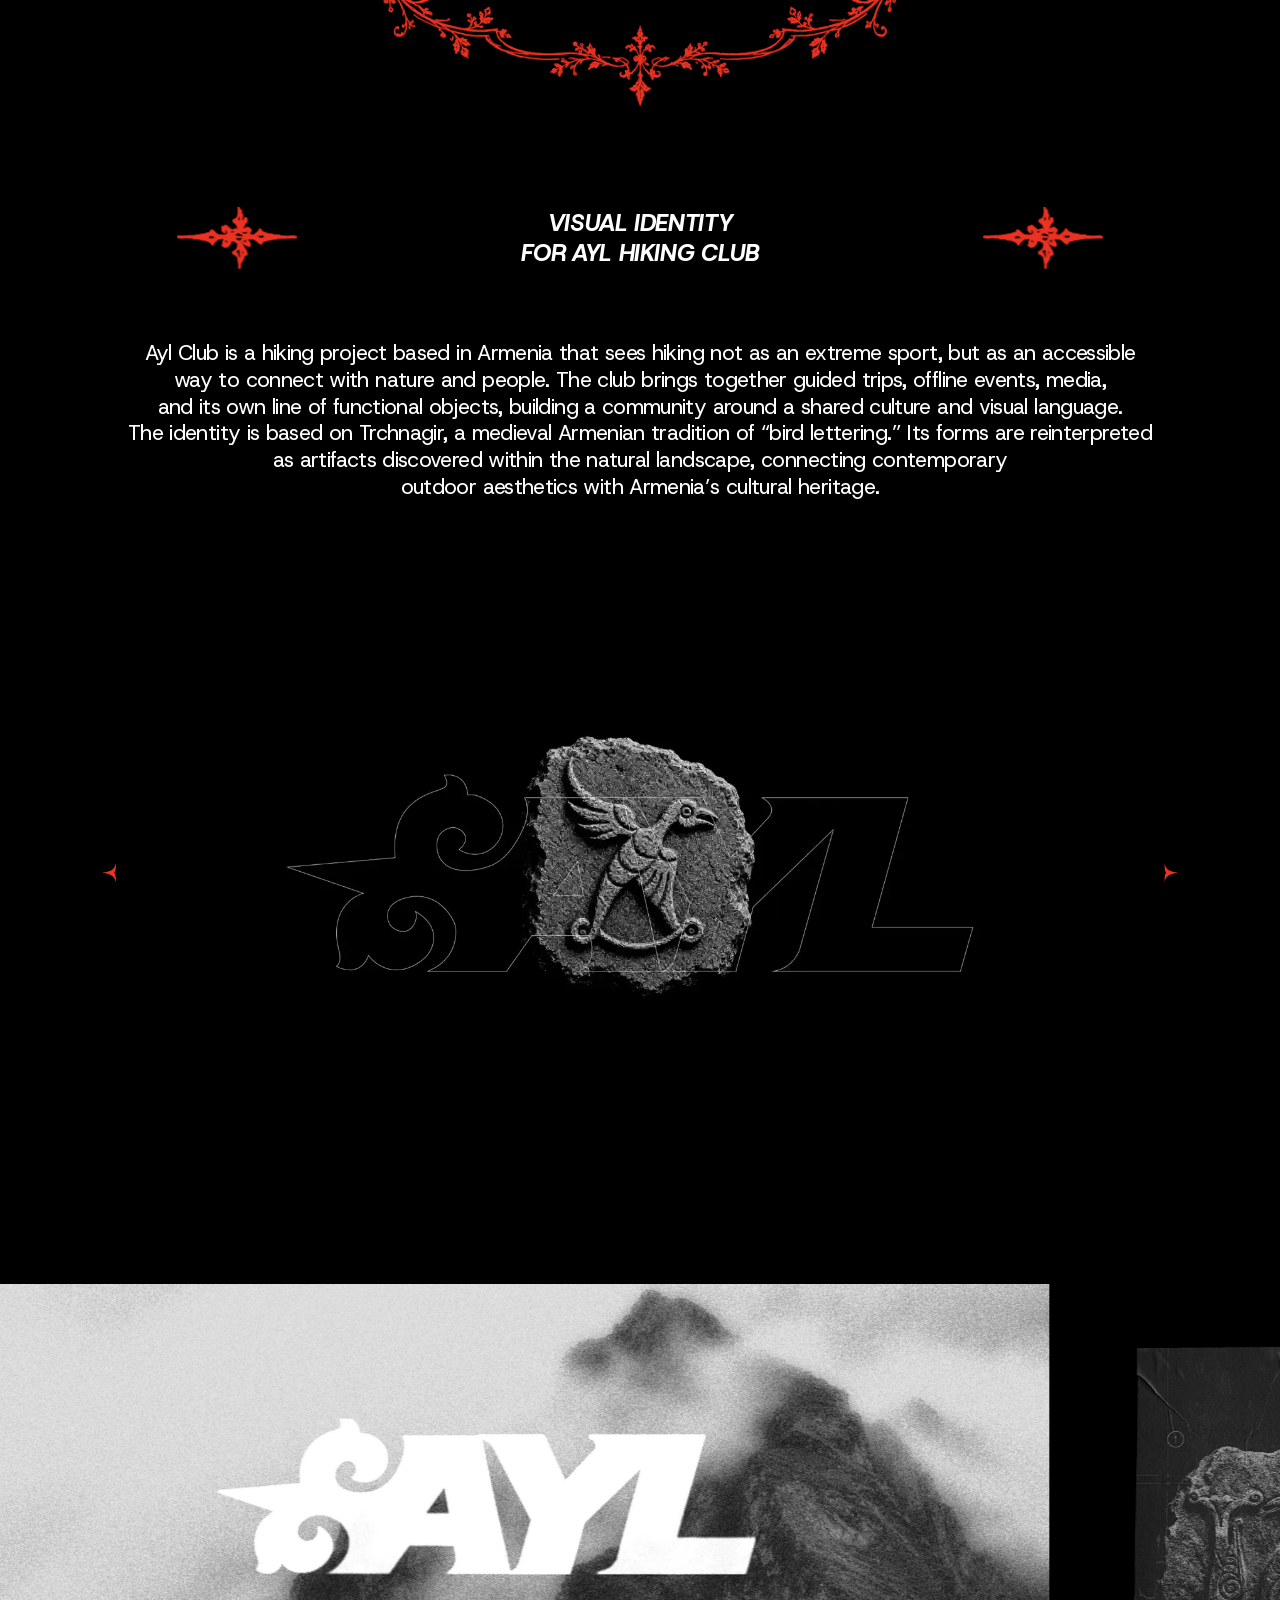
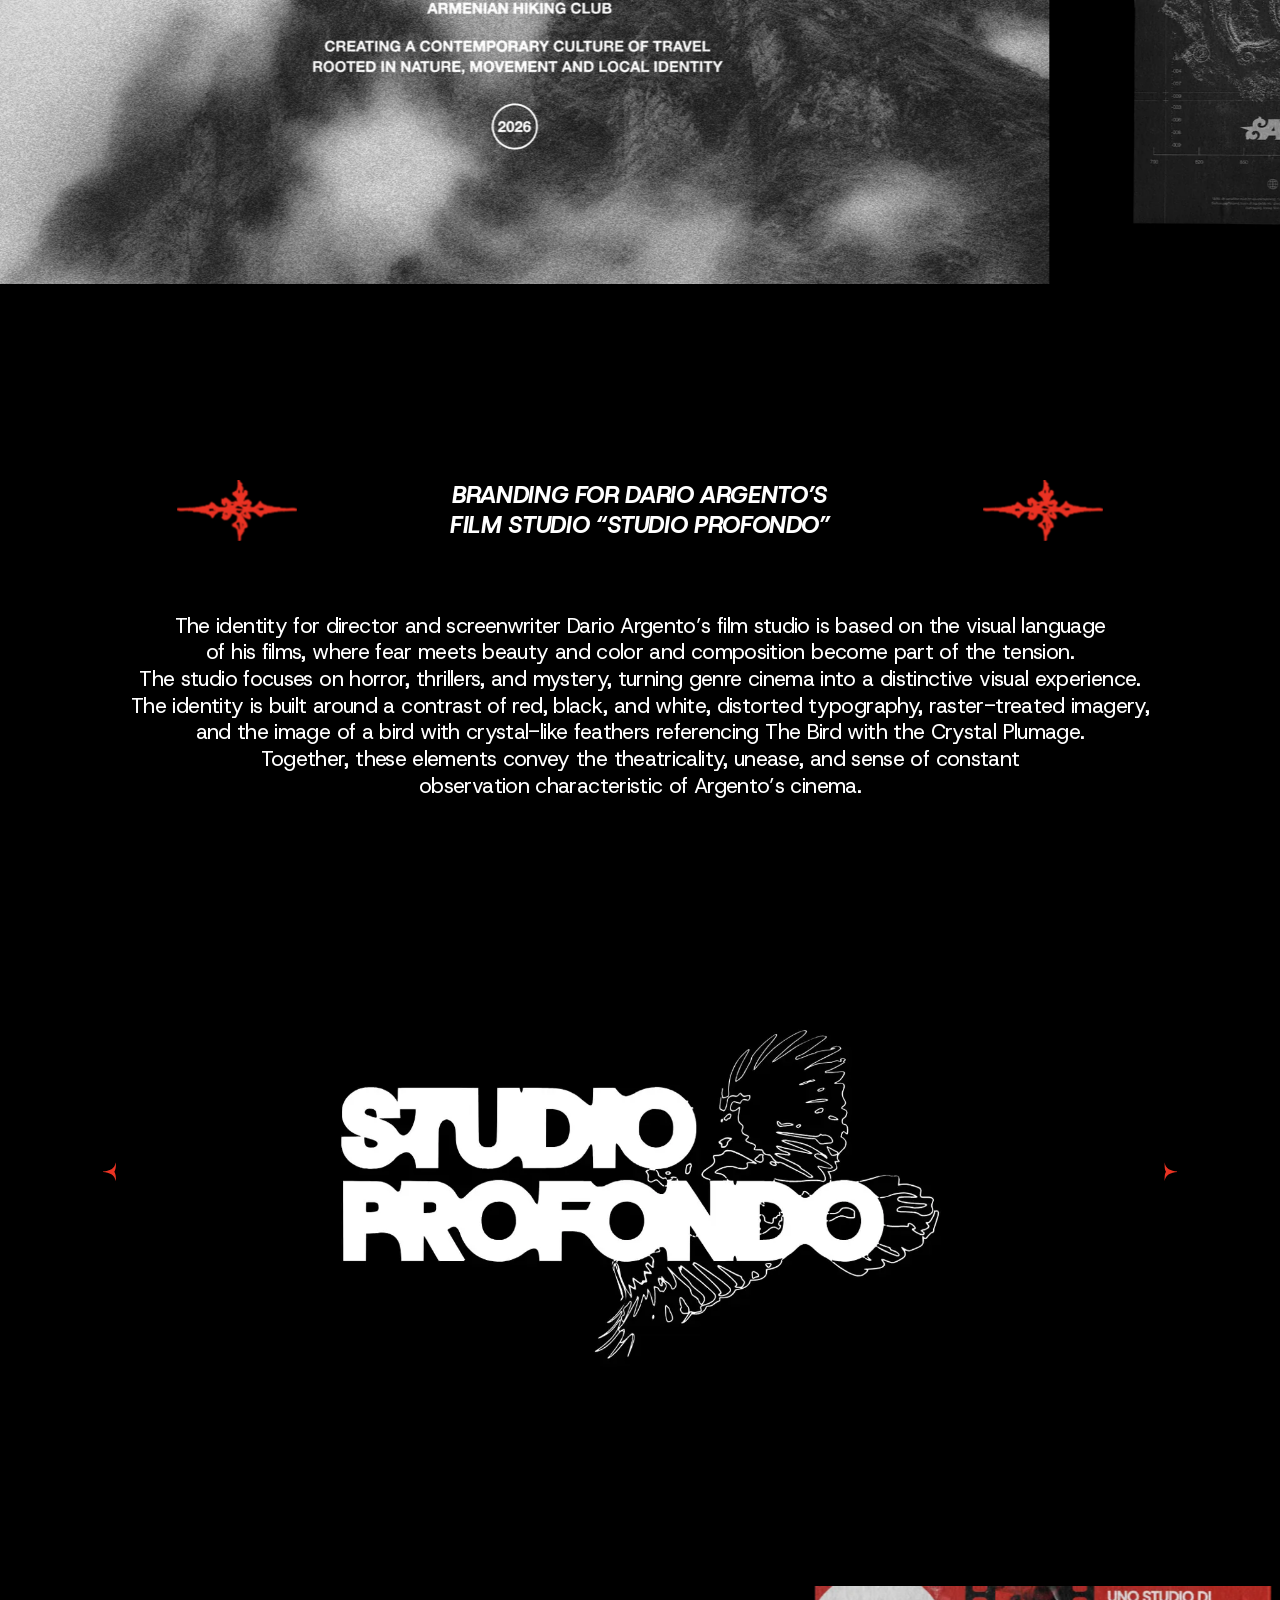
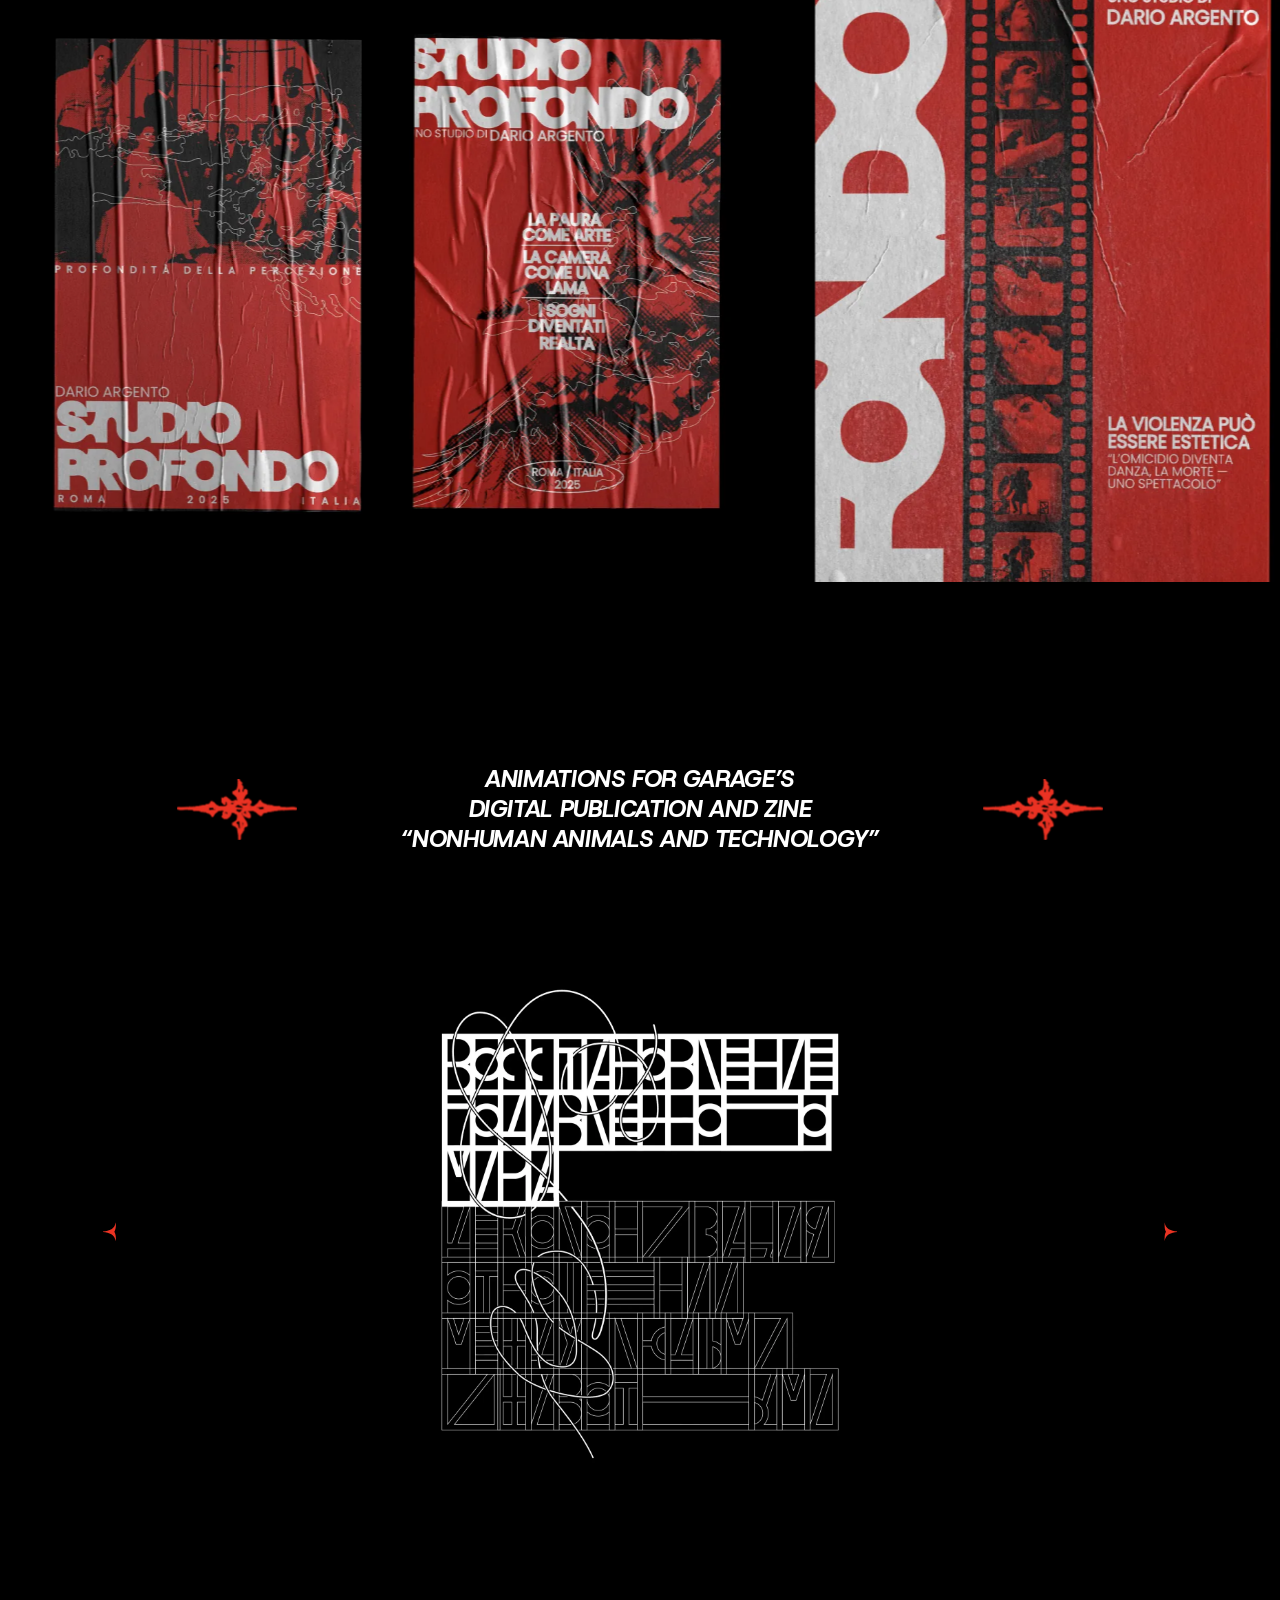
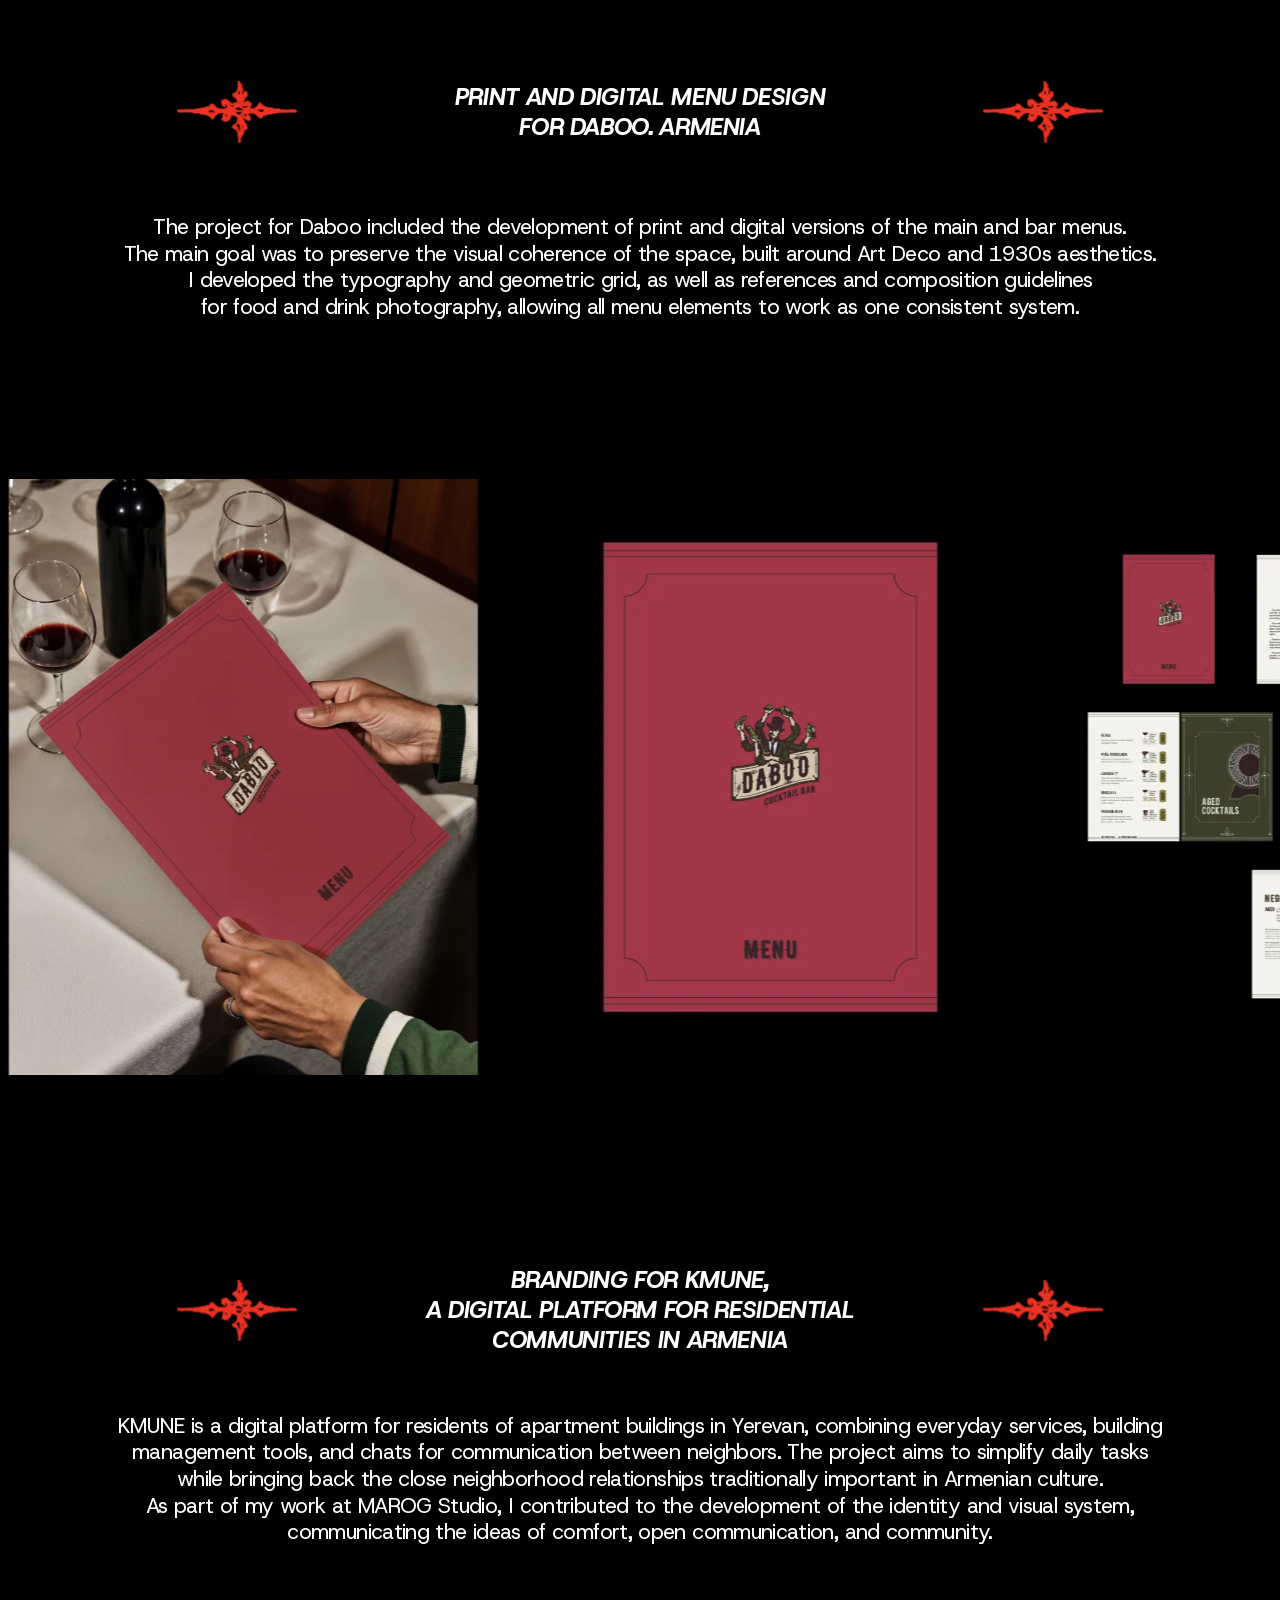
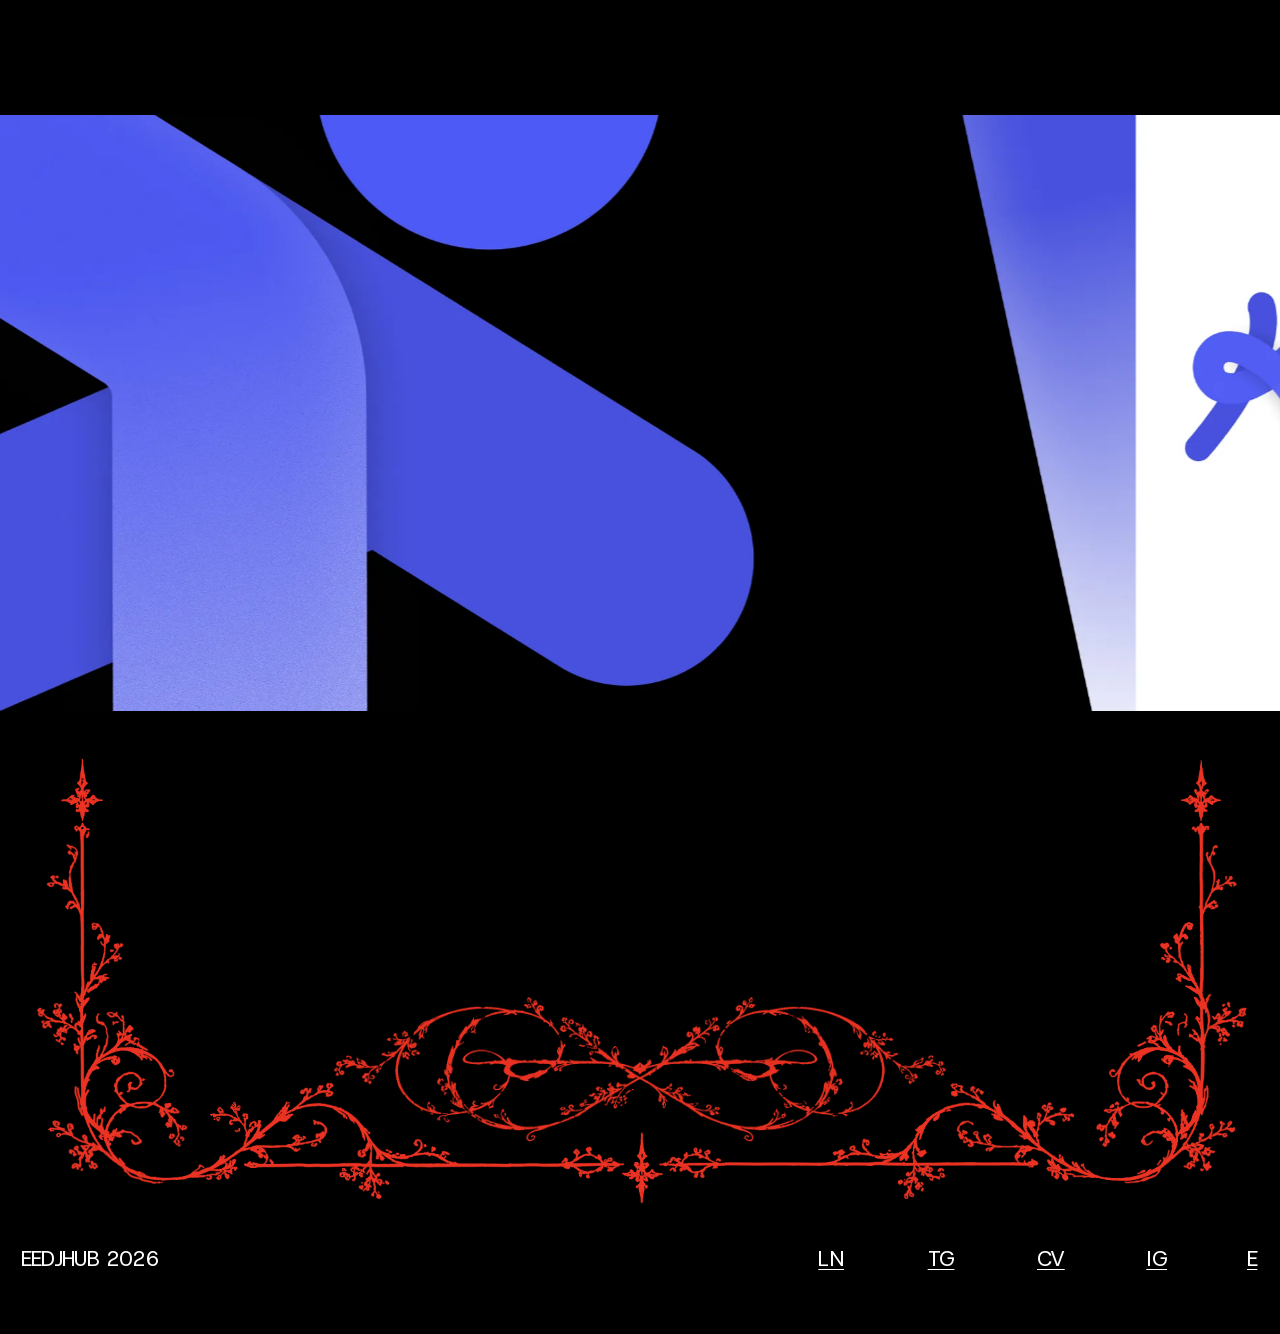
==== commit fe2e16a5: "Point site URLs to edgargukasian.com Canonical, Open Graph, sitemap, robots and the 404 link now use" ====
--- a/index.html
+++ b/index.html
@@ -5,16 +5,16 @@
   <meta name="viewport" content="width=device-width, initial-scale=1">
   <title>Edgar Gukasian — Multidisciplinary Designer</title>
   <meta name="description" content="Portfolio of Edgar Gukasian (eedjhub), multidisciplinary designer based in Saint Petersburg, working between Russia and Armenia.">
-  <link rel="canonical" href="https://eedjhub.com/">
+  <link rel="canonical" href="https://edgargukasian.com/">
   <meta name="theme-color" content="#000000">
 
   <!-- Link previews (Telegram, LinkedIn, WhatsApp, X) -->
   <meta property="og:type" content="website">
-  <meta property="og:url" content="https://eedjhub.com/">
+  <meta property="og:url" content="https://edgargukasian.com/">
   <meta property="og:site_name" content="eedjhub">
   <meta property="og:title" content="Edgar Gukasian — Multidisciplinary Designer">
   <meta property="og:description" content="Art direction, visual identity, motion and web design. Based in Saint Petersburg, working between Russia and Armenia.">
-  <meta property="og:image" content="https://eedjhub.com/assets/og.jpg">
+  <meta property="og:image" content="https://edgargukasian.com/assets/og.jpg">
   <meta property="og:image:width" content="1200">
   <meta property="og:image:height" content="630">
   <meta property="og:image:alt" content="Eedjhub lettering in a red ornamental frame">
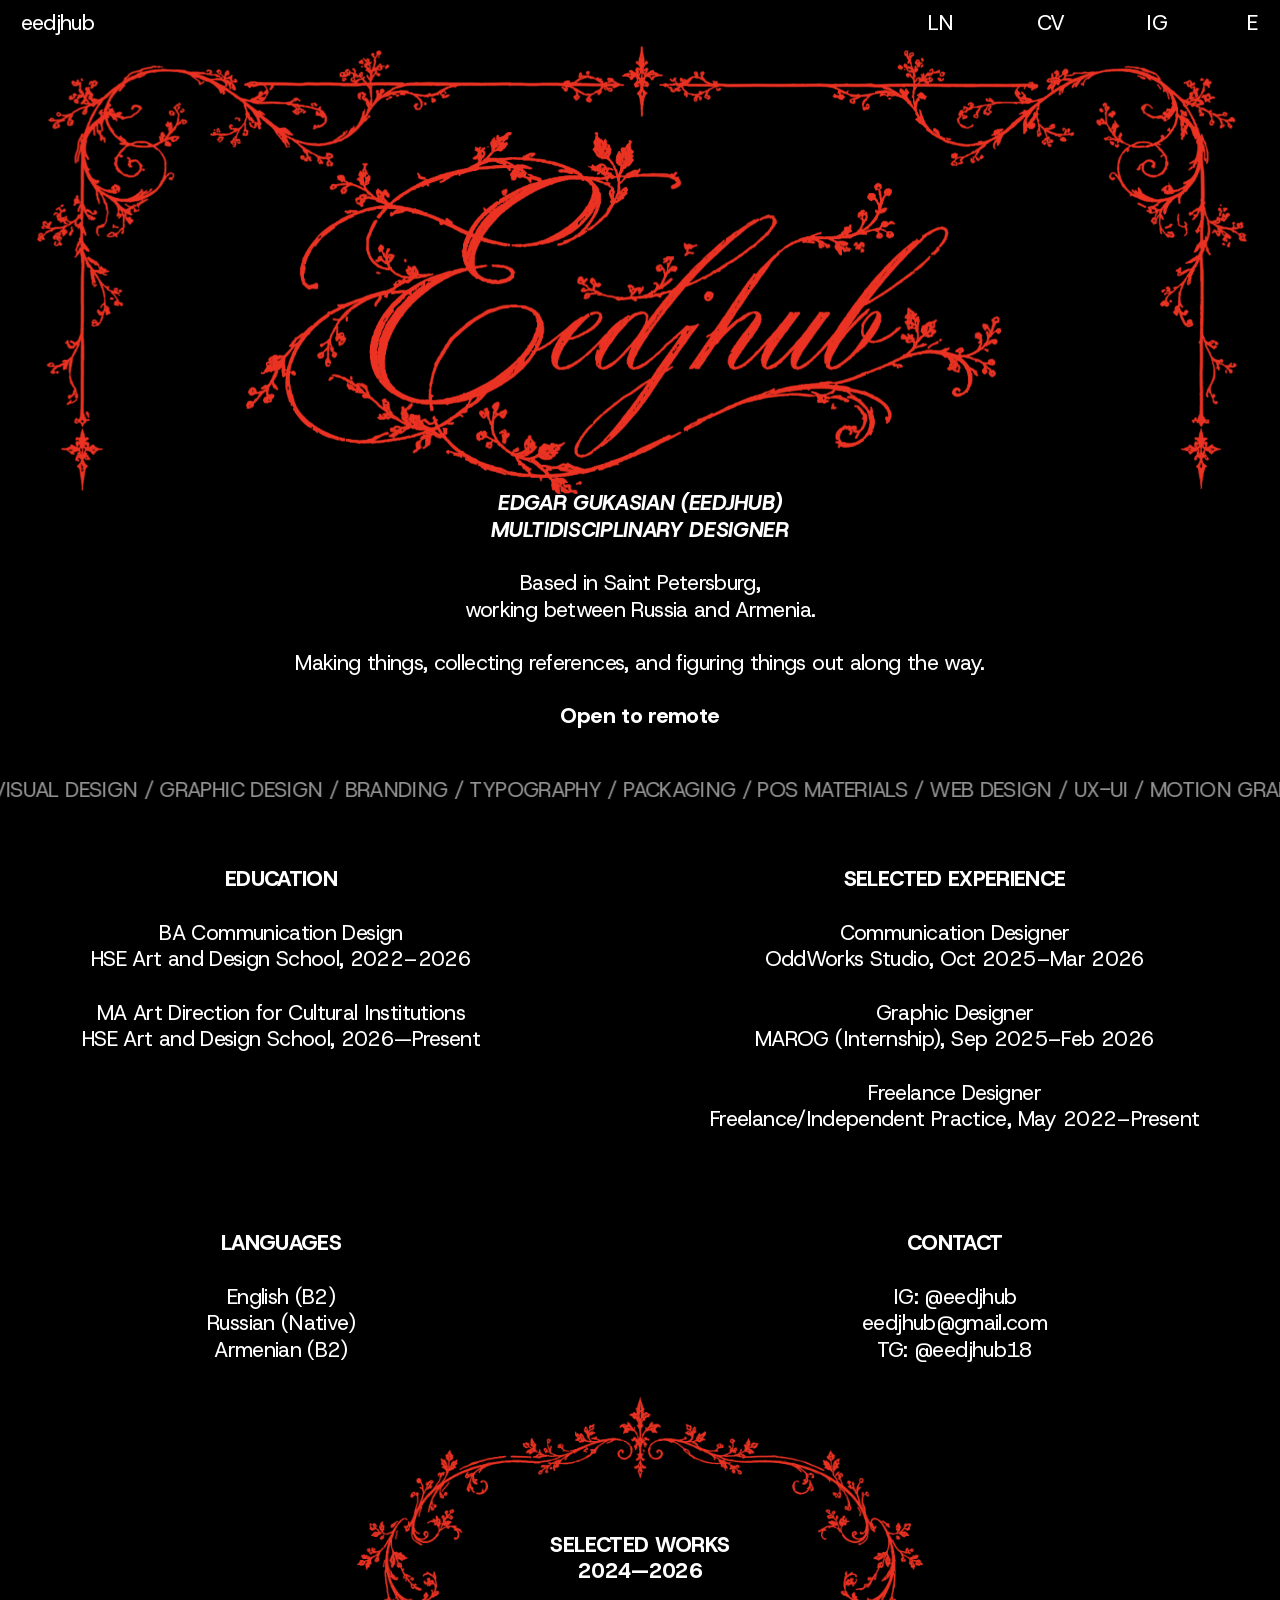
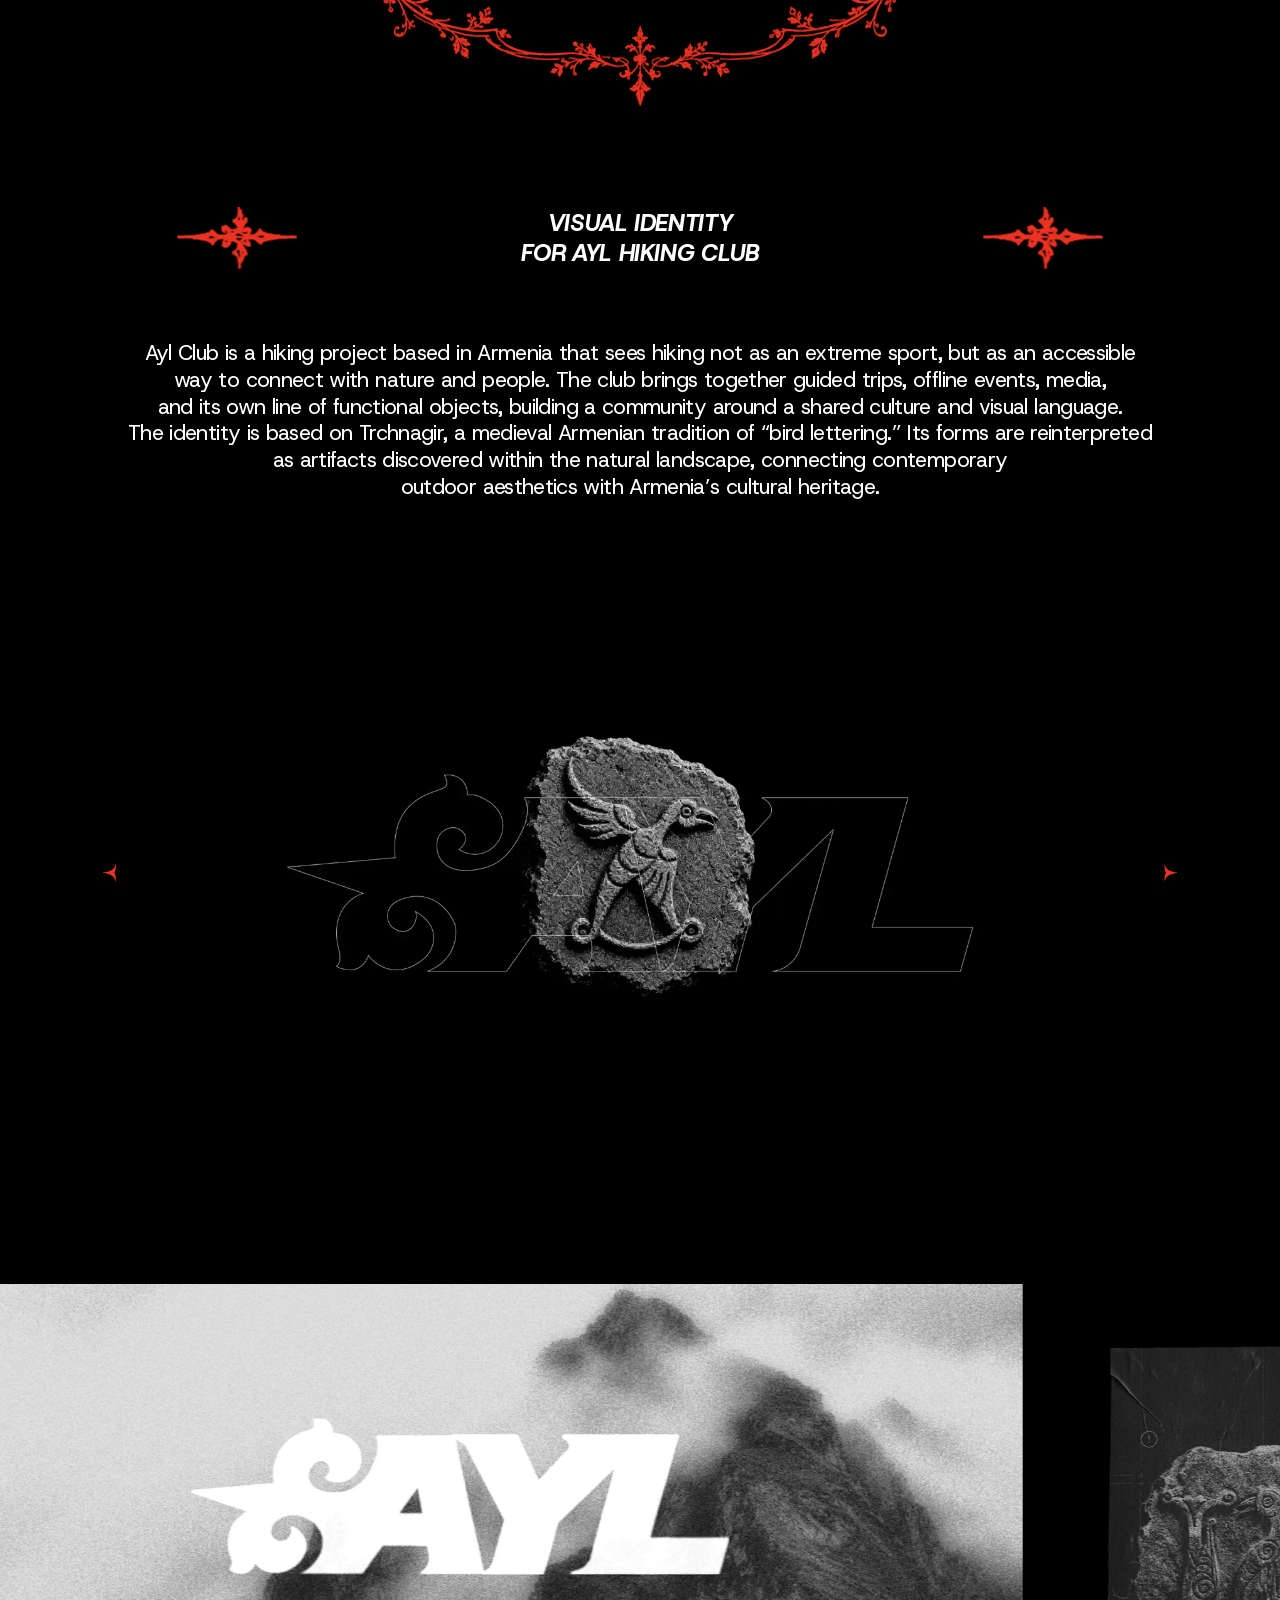
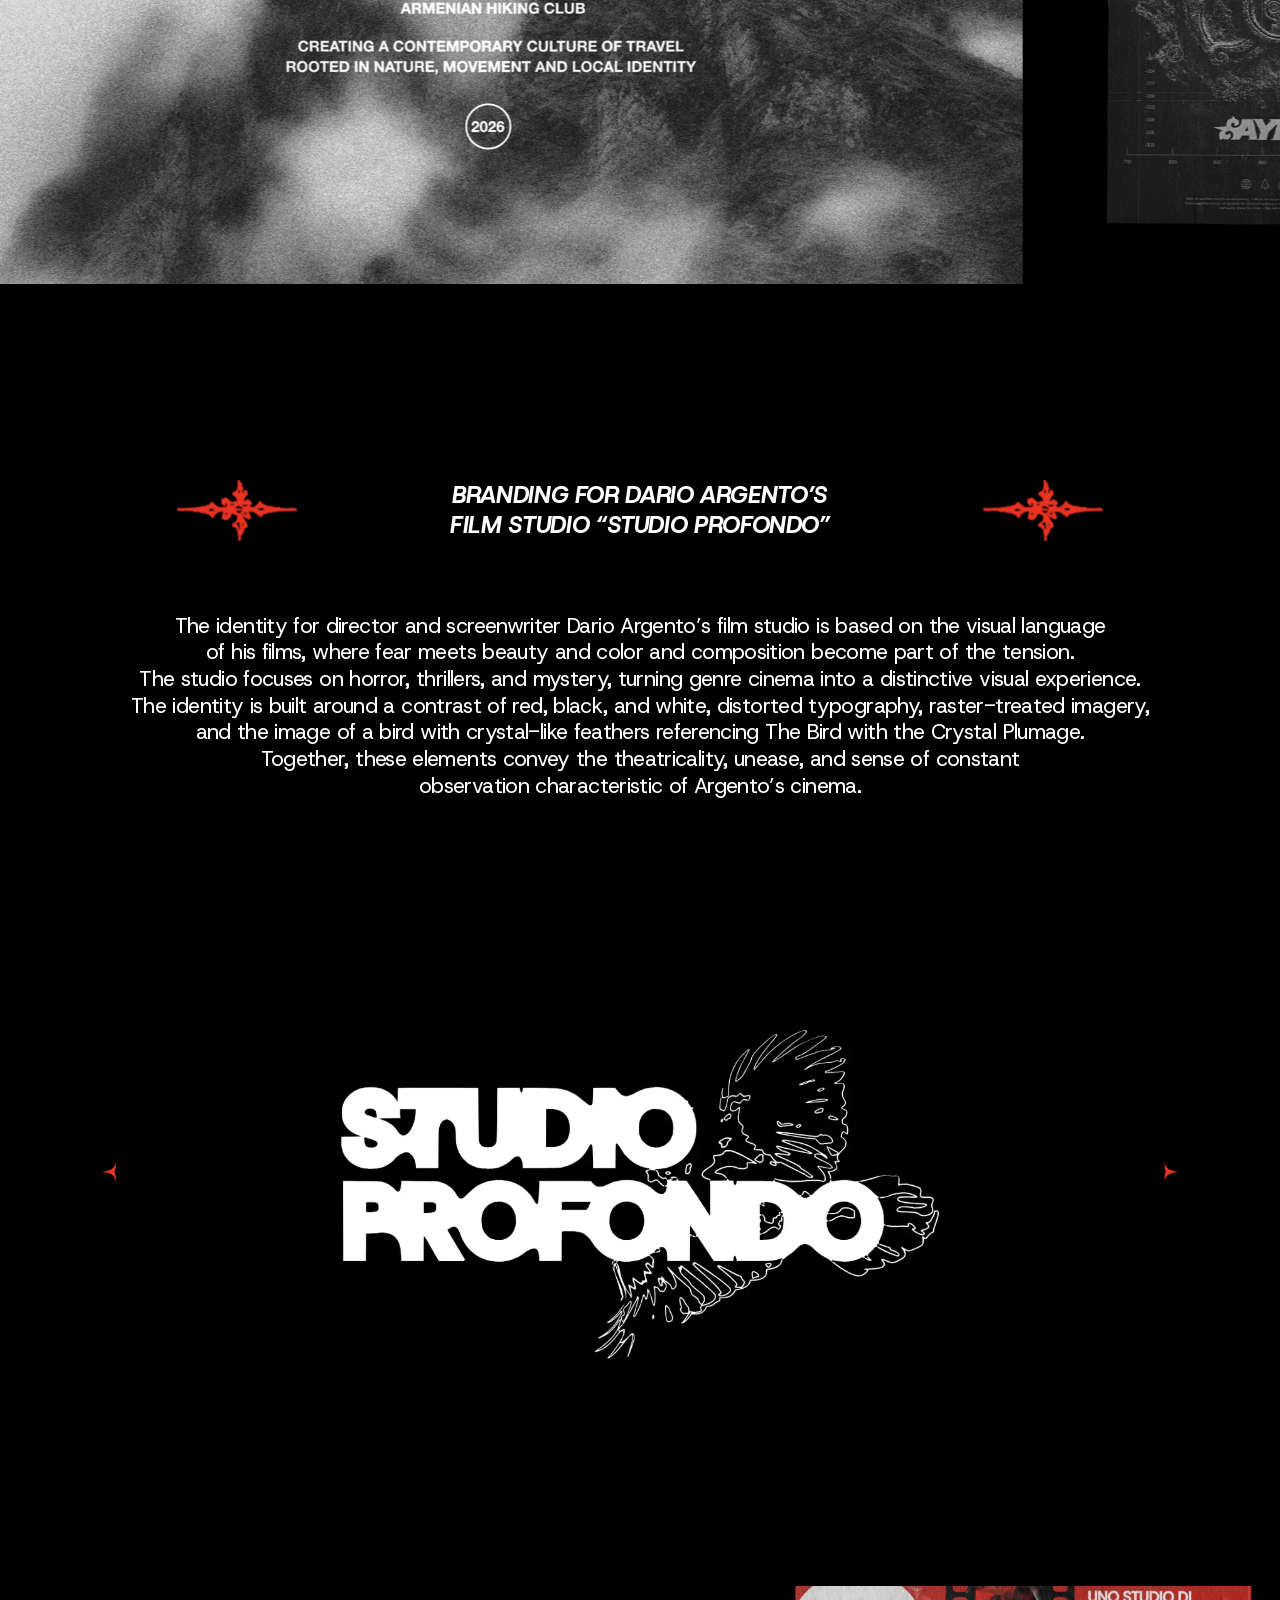
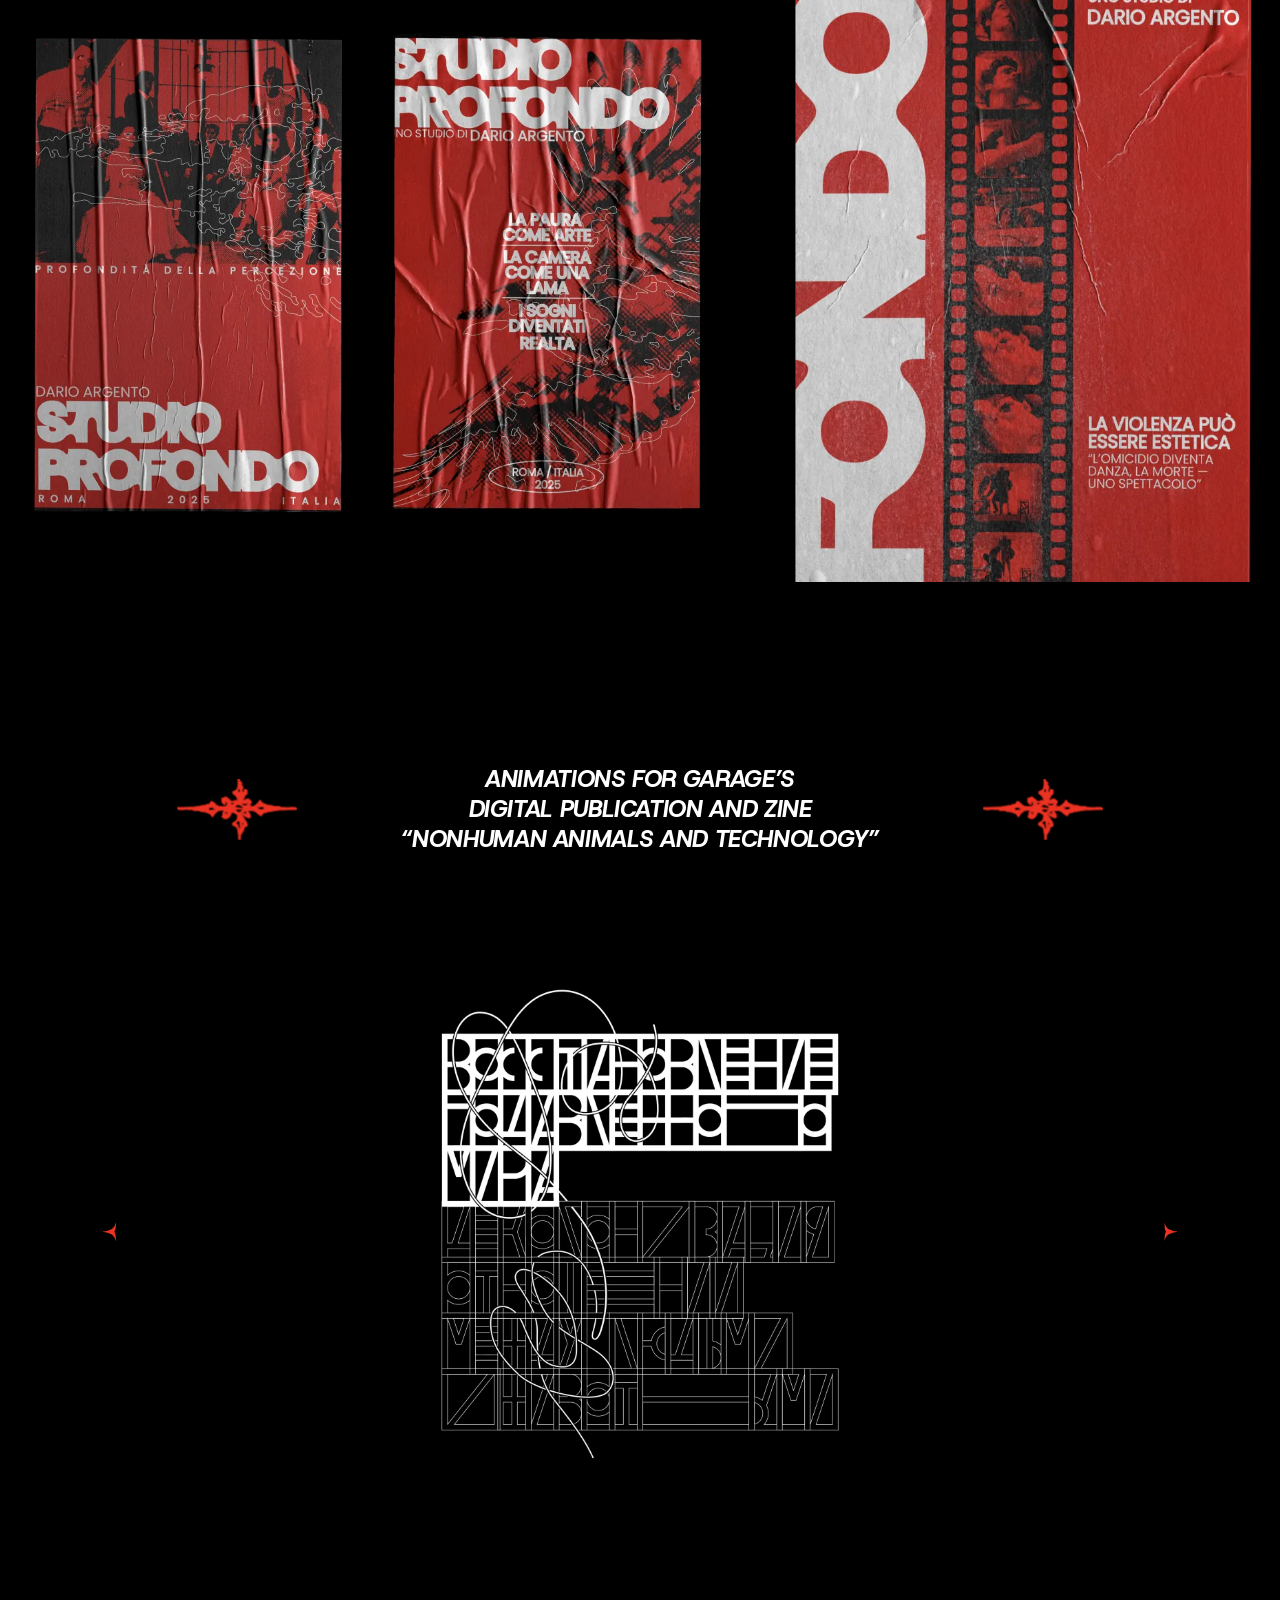
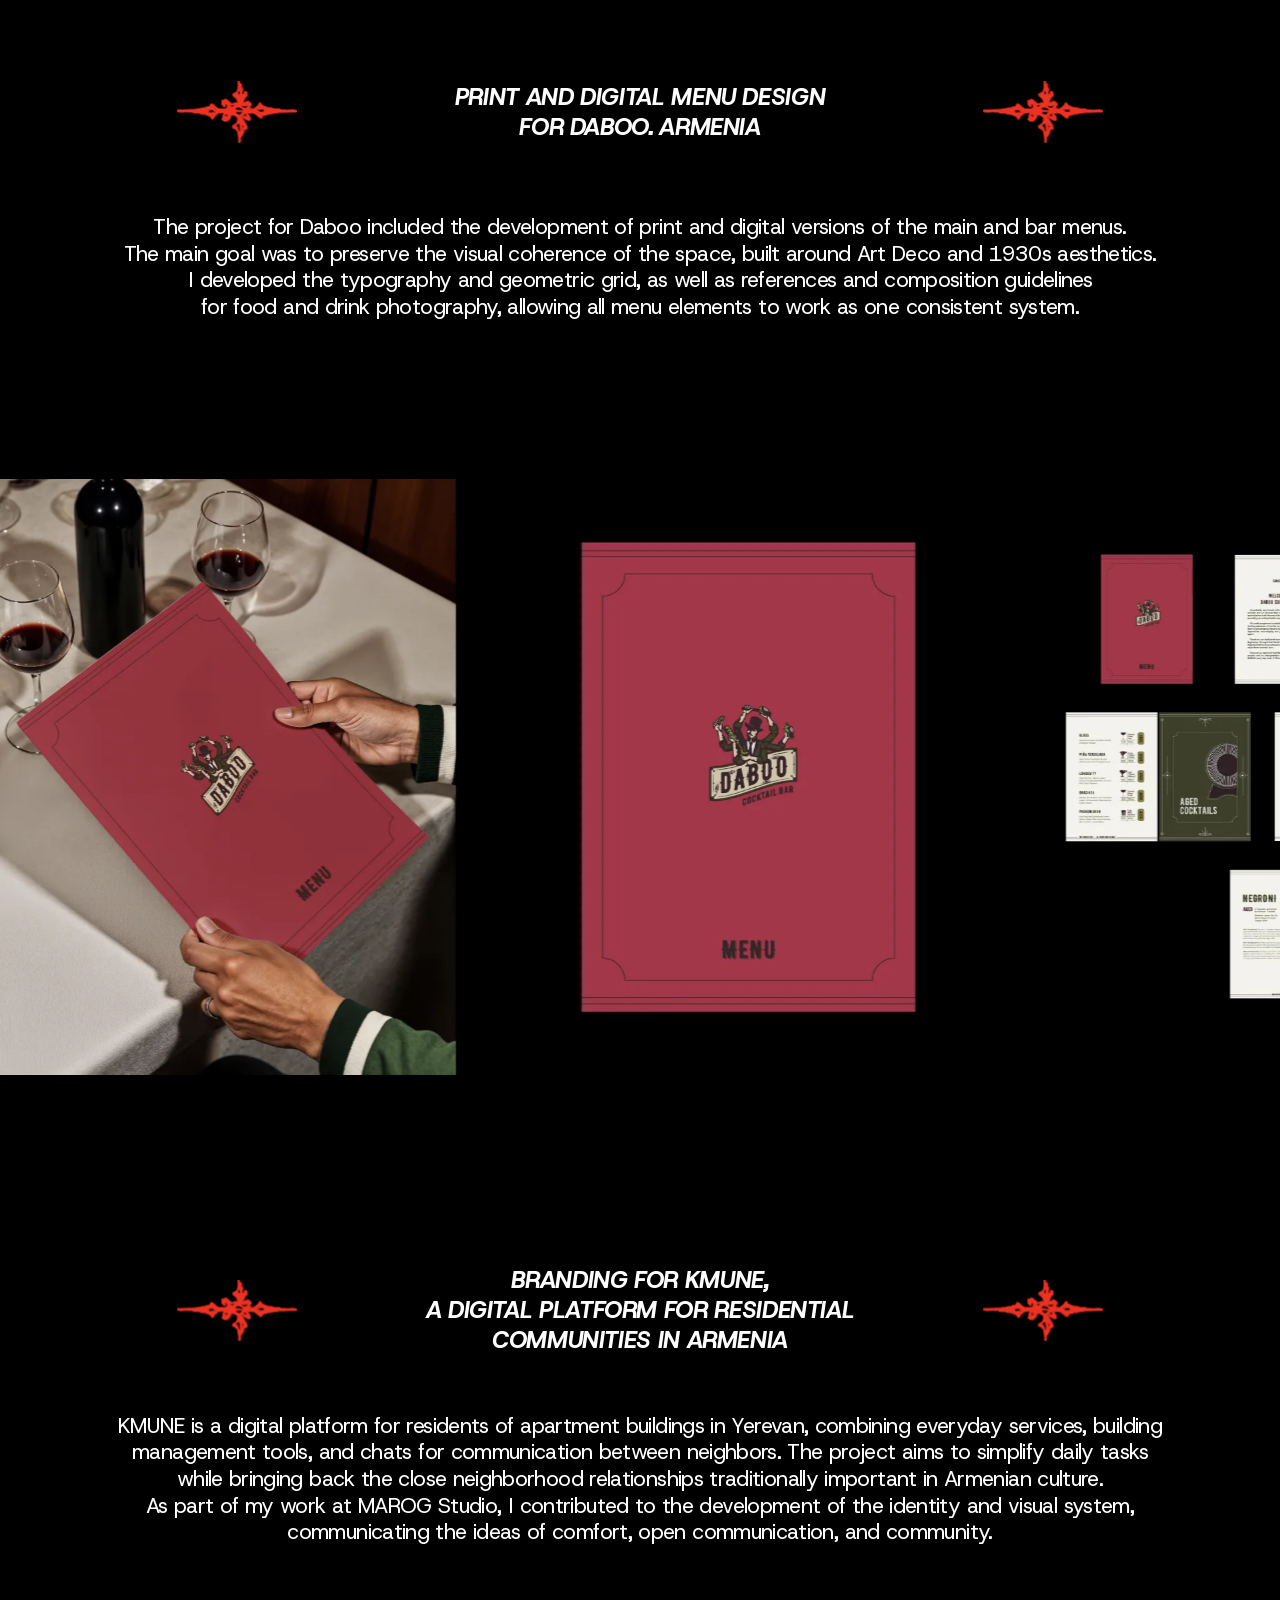
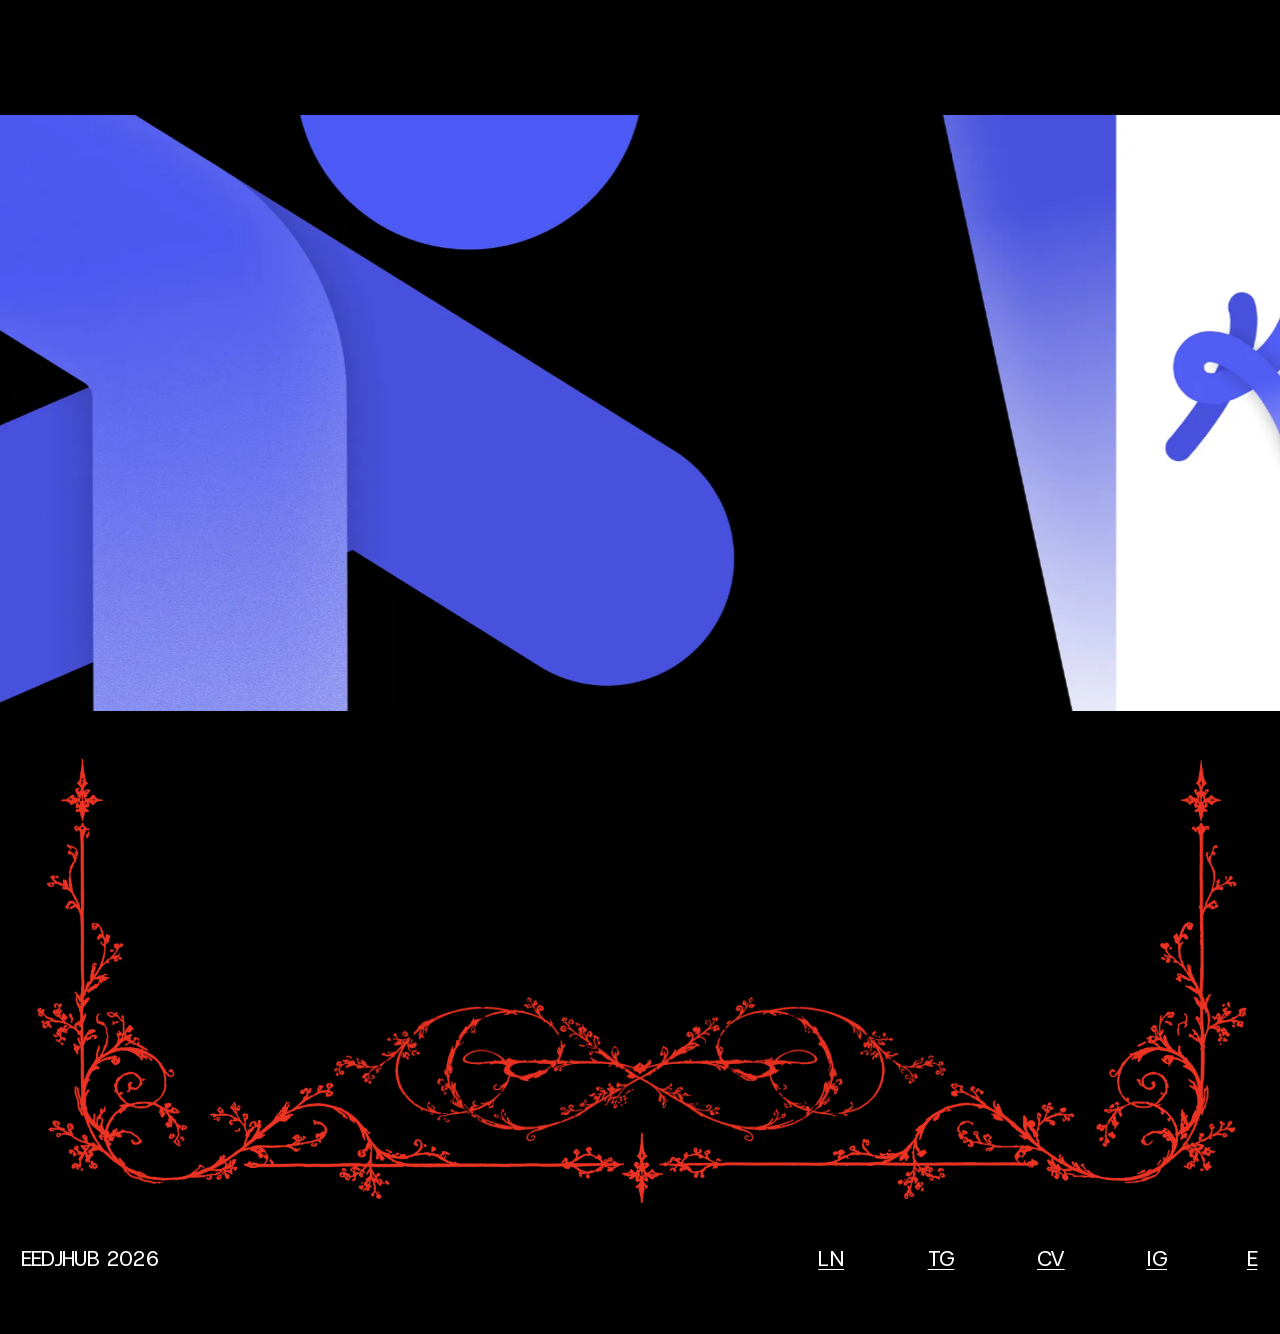
==== commit 178927be: "Add Person structured data for search engines Co-Authored-By: Claude Opus 5.5 <noreply@anthropic.com" ====
--- a/index.html
+++ b/index.html
@@ -20,6 +20,30 @@
   <meta property="og:image:alt" content="Eedjhub lettering in a red ornamental frame">
   <meta name="twitter:card" content="summary_large_image">
 
+  <!-- Who this site is about, for search engines -->
+  <script type="application/ld+json">
+  {
+    "@context": "https://schema.org",
+    "@type": "Person",
+    "name": "Edgar Gukasian",
+    "alternateName": ["eedjhub"],
+    "jobTitle": "Multidisciplinary Designer",
+    "description": "Multidisciplinary designer: art direction, visual identity, motion graphics and web design.",
+    "url": "https://edgargukasian.com/",
+    "image": "https://edgargukasian.com/assets/og.jpg",
+    "email": "mailto:eedjhub@gmail.com",
+    "address": { "@type": "PostalAddress", "addressLocality": "Saint Petersburg", "addressCountry": "RU" },
+    "alumniOf": { "@type": "CollegeOrUniversity", "name": "HSE Art and Design School" },
+    "knowsLanguage": ["en", "ru", "hy"],
+    "sameAs": [
+      "https://www.linkedin.com/in/edgar-gukasian-214b91375",
+      "https://instagram.com/eedjhub",
+      "https://t.me/eedjhub18",
+      "https://www.behance.net/eedjhub"
+    ]
+  }
+  </script>
+
   <link rel="icon" href="favicon.ico" sizes="32x32">
   <link rel="icon" href="assets/icon-192.png" type="image/png" sizes="192x192">
   <link rel="apple-touch-icon" href="assets/apple-touch-icon.png">
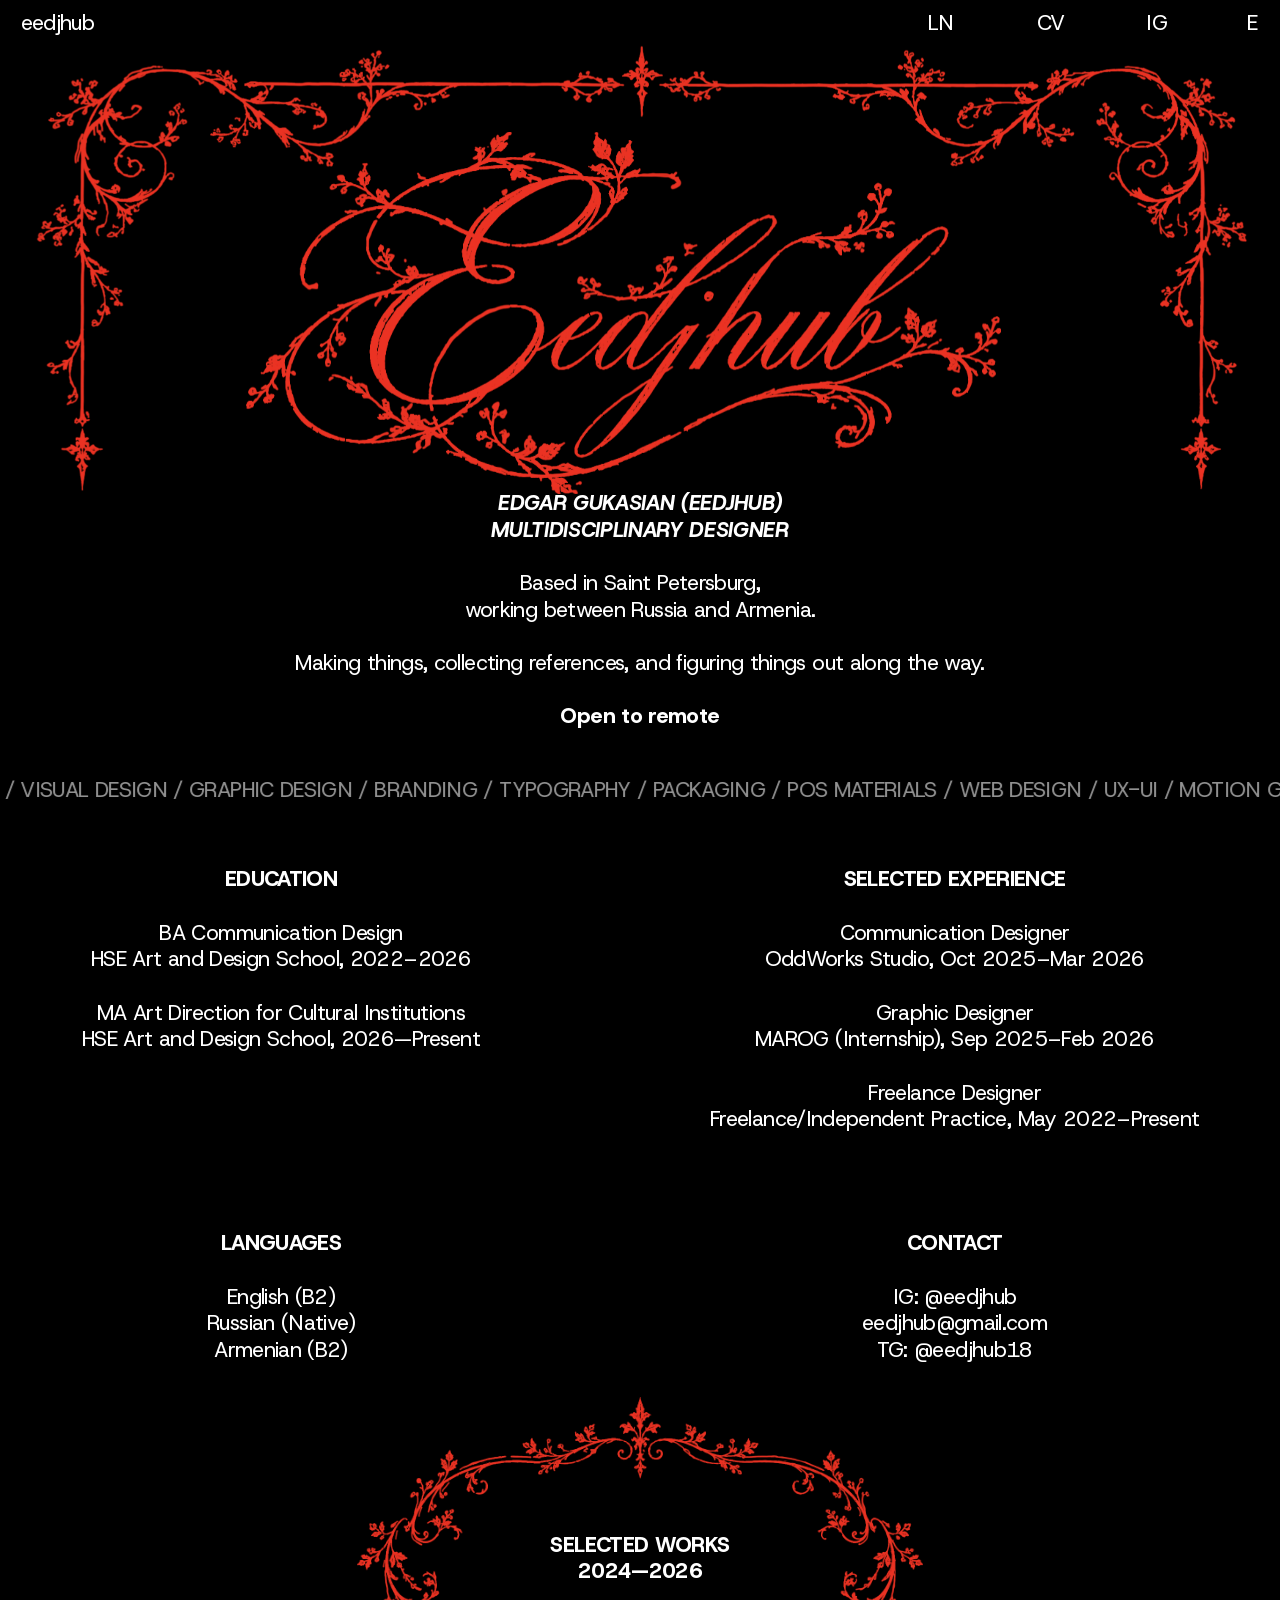
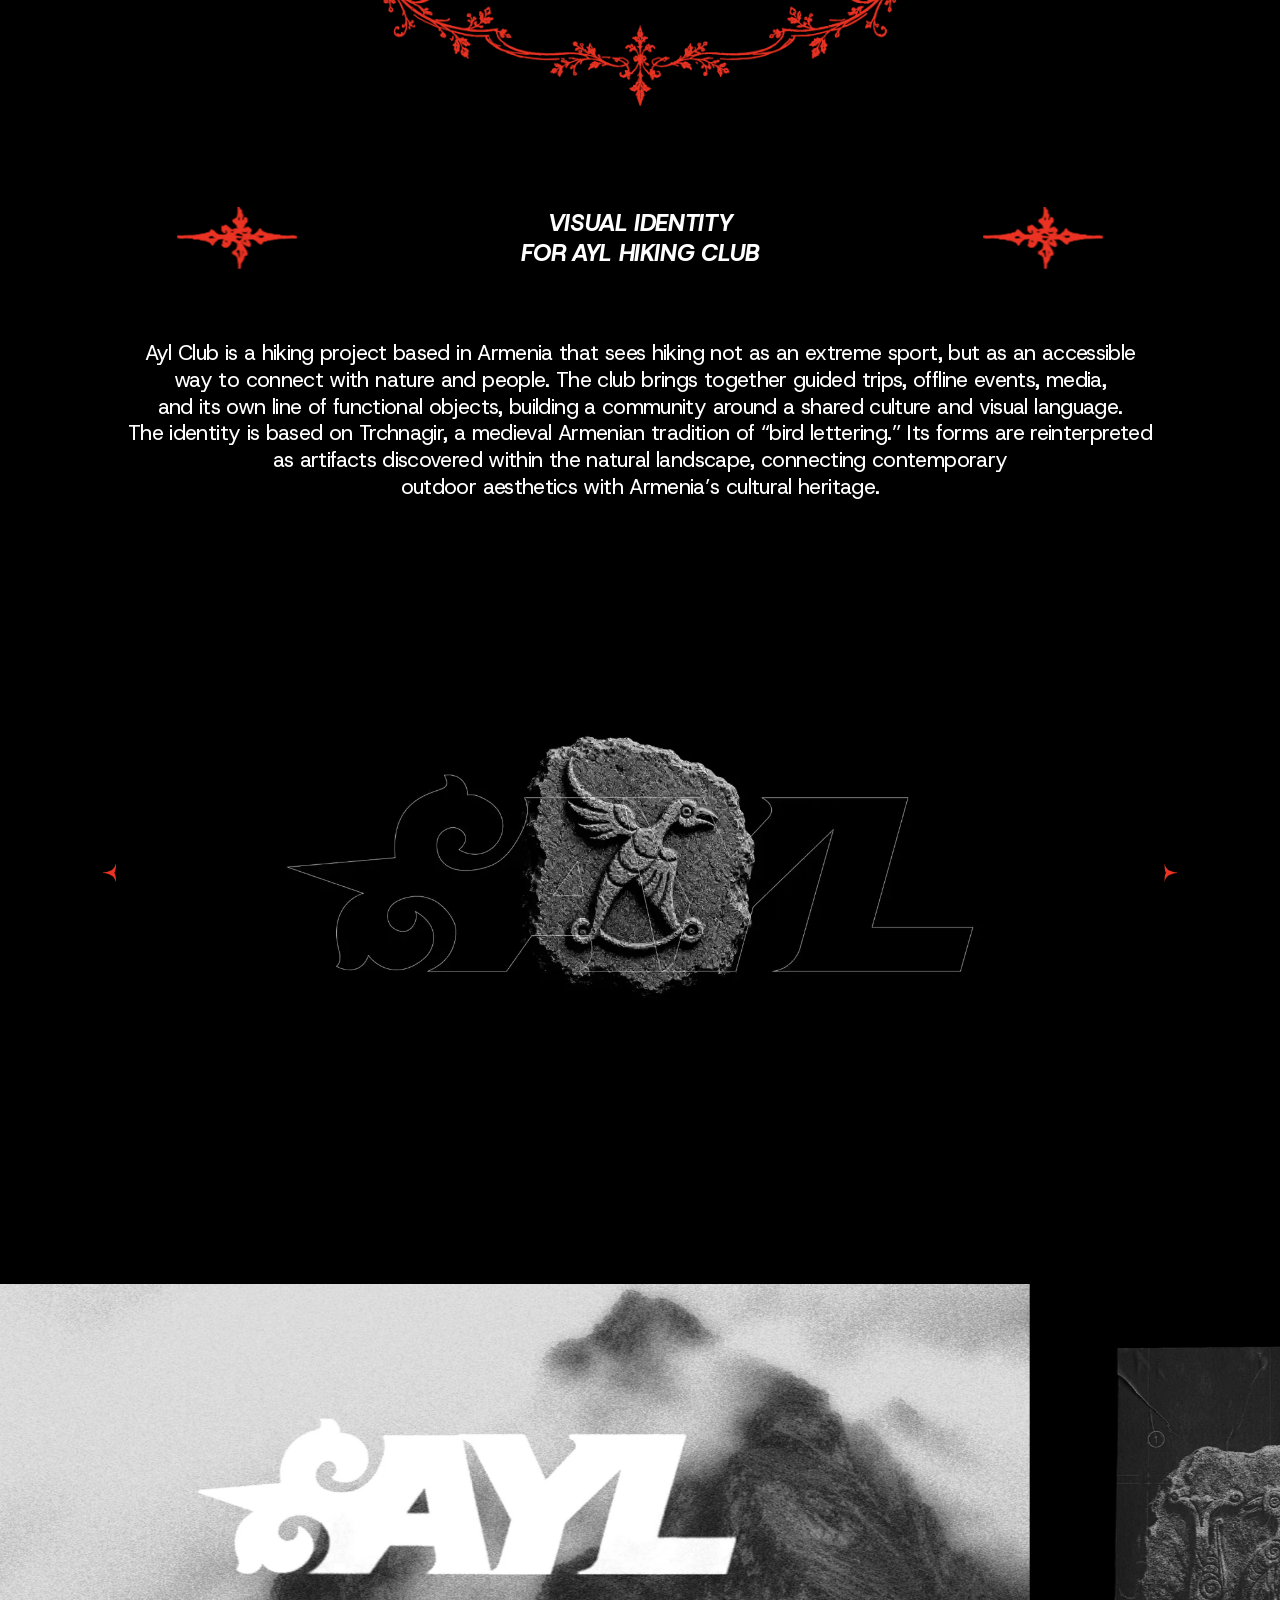
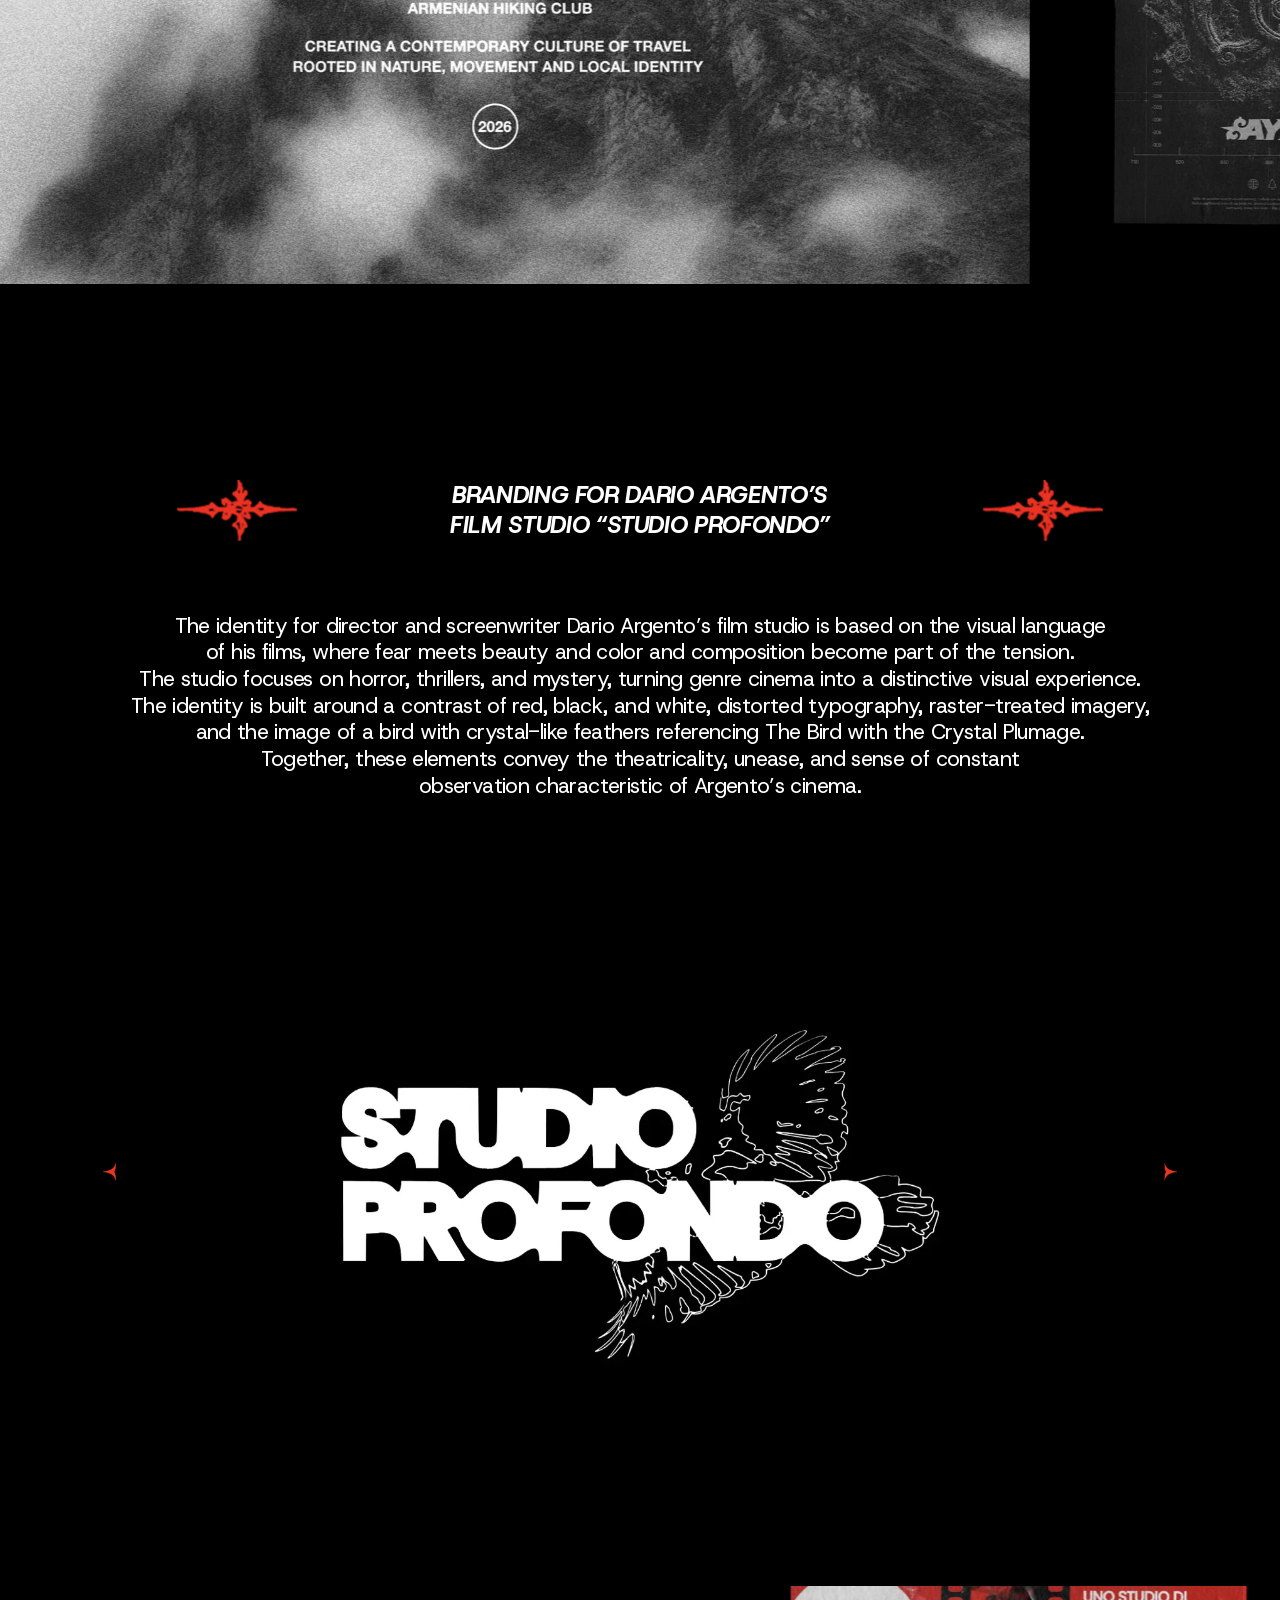
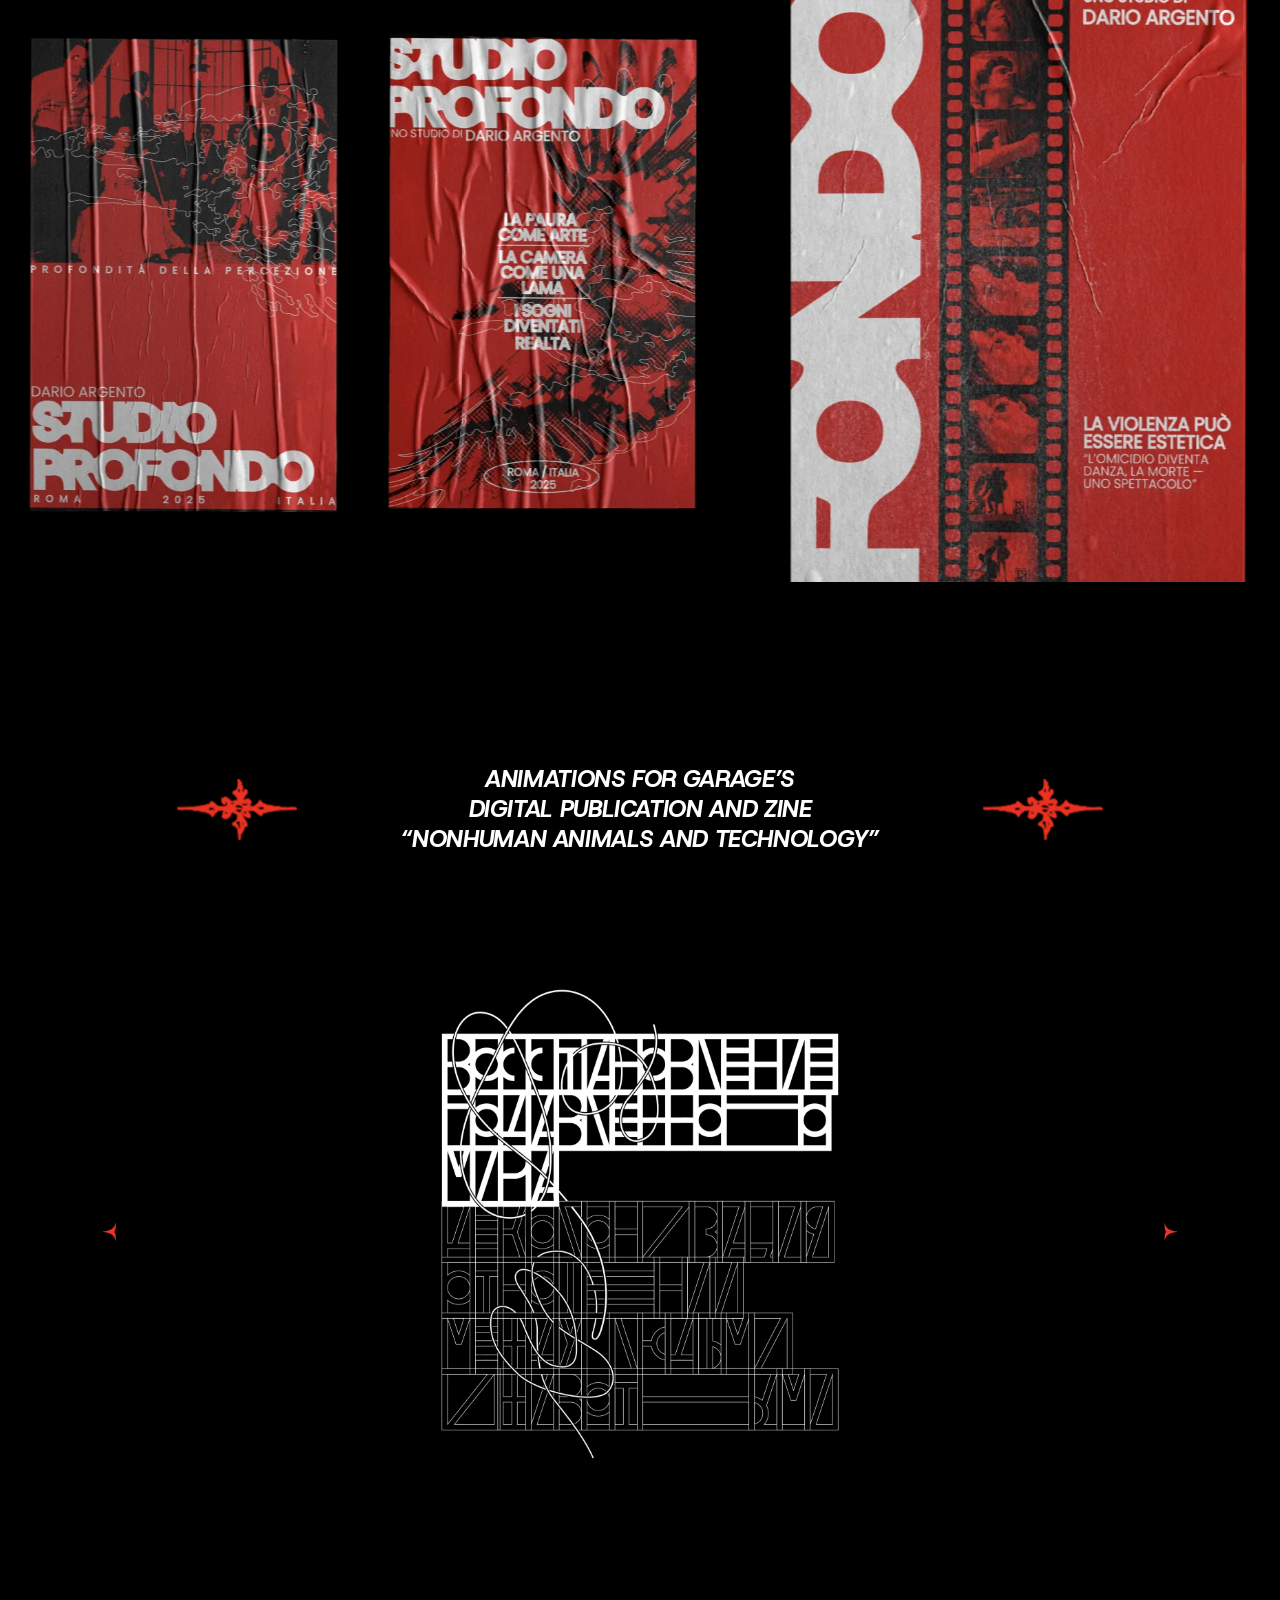
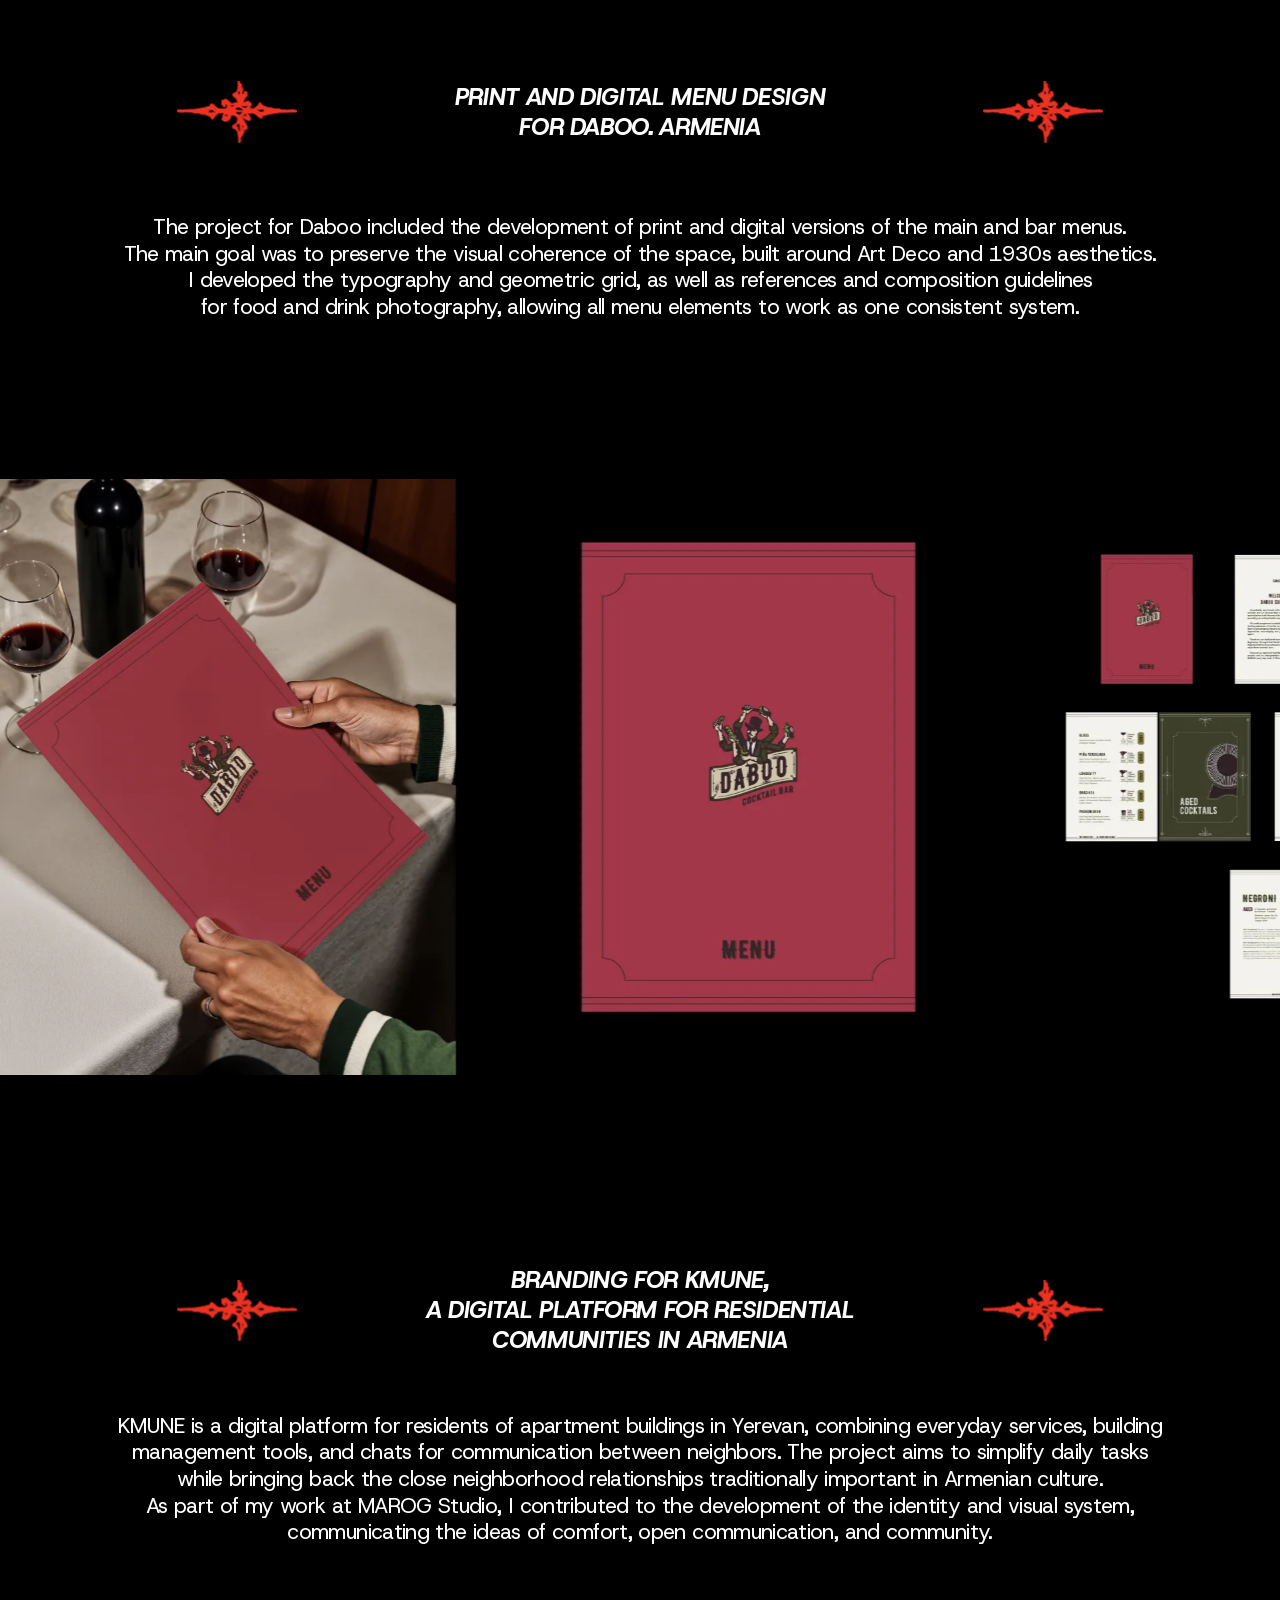
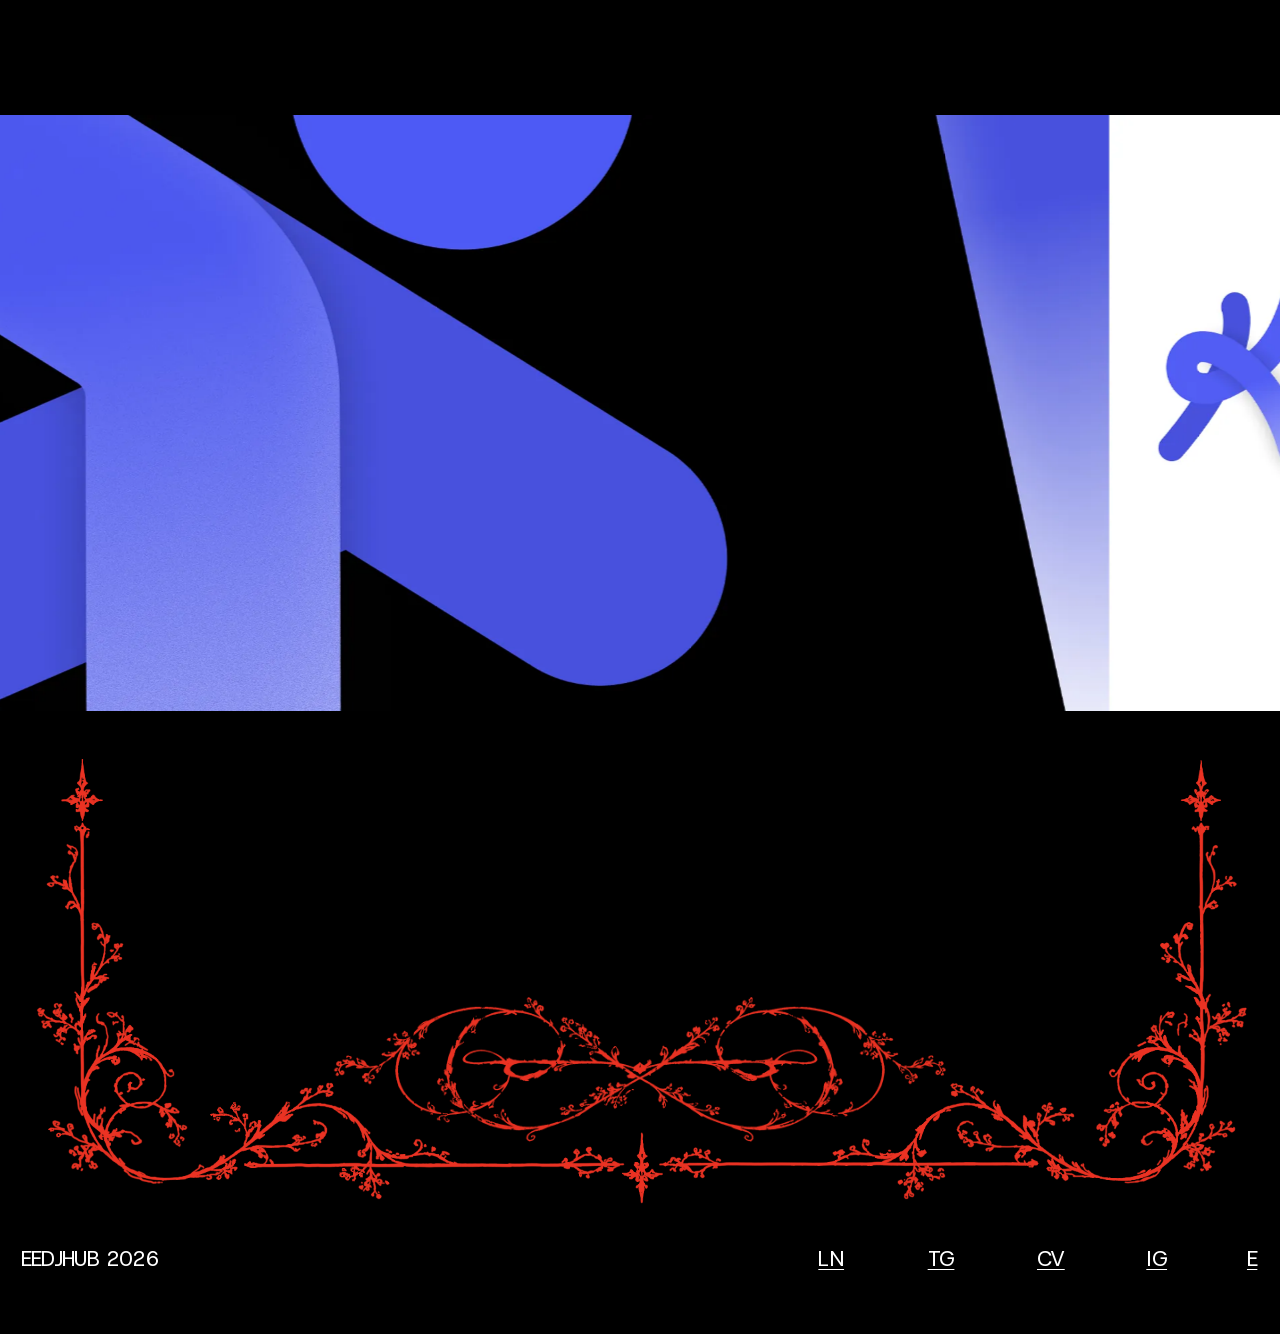
==== commit ab95223b: "Add Russian spelling of the name to structured data Co-Authored-By: Claude Opus 5.5 <noreply@anthrop" ====
--- a/index.html
+++ b/index.html
@@ -26,7 +26,7 @@
     "@context": "https://schema.org",
     "@type": "Person",
     "name": "Edgar Gukasian",
-    "alternateName": ["eedjhub"],
+    "alternateName": ["eedjhub", "Эдгар Гукасян"],
     "jobTitle": "Multidisciplinary Designer",
     "description": "Multidisciplinary designer: art direction, visual identity, motion graphics and web design.",
     "url": "https://edgargukasian.com/",
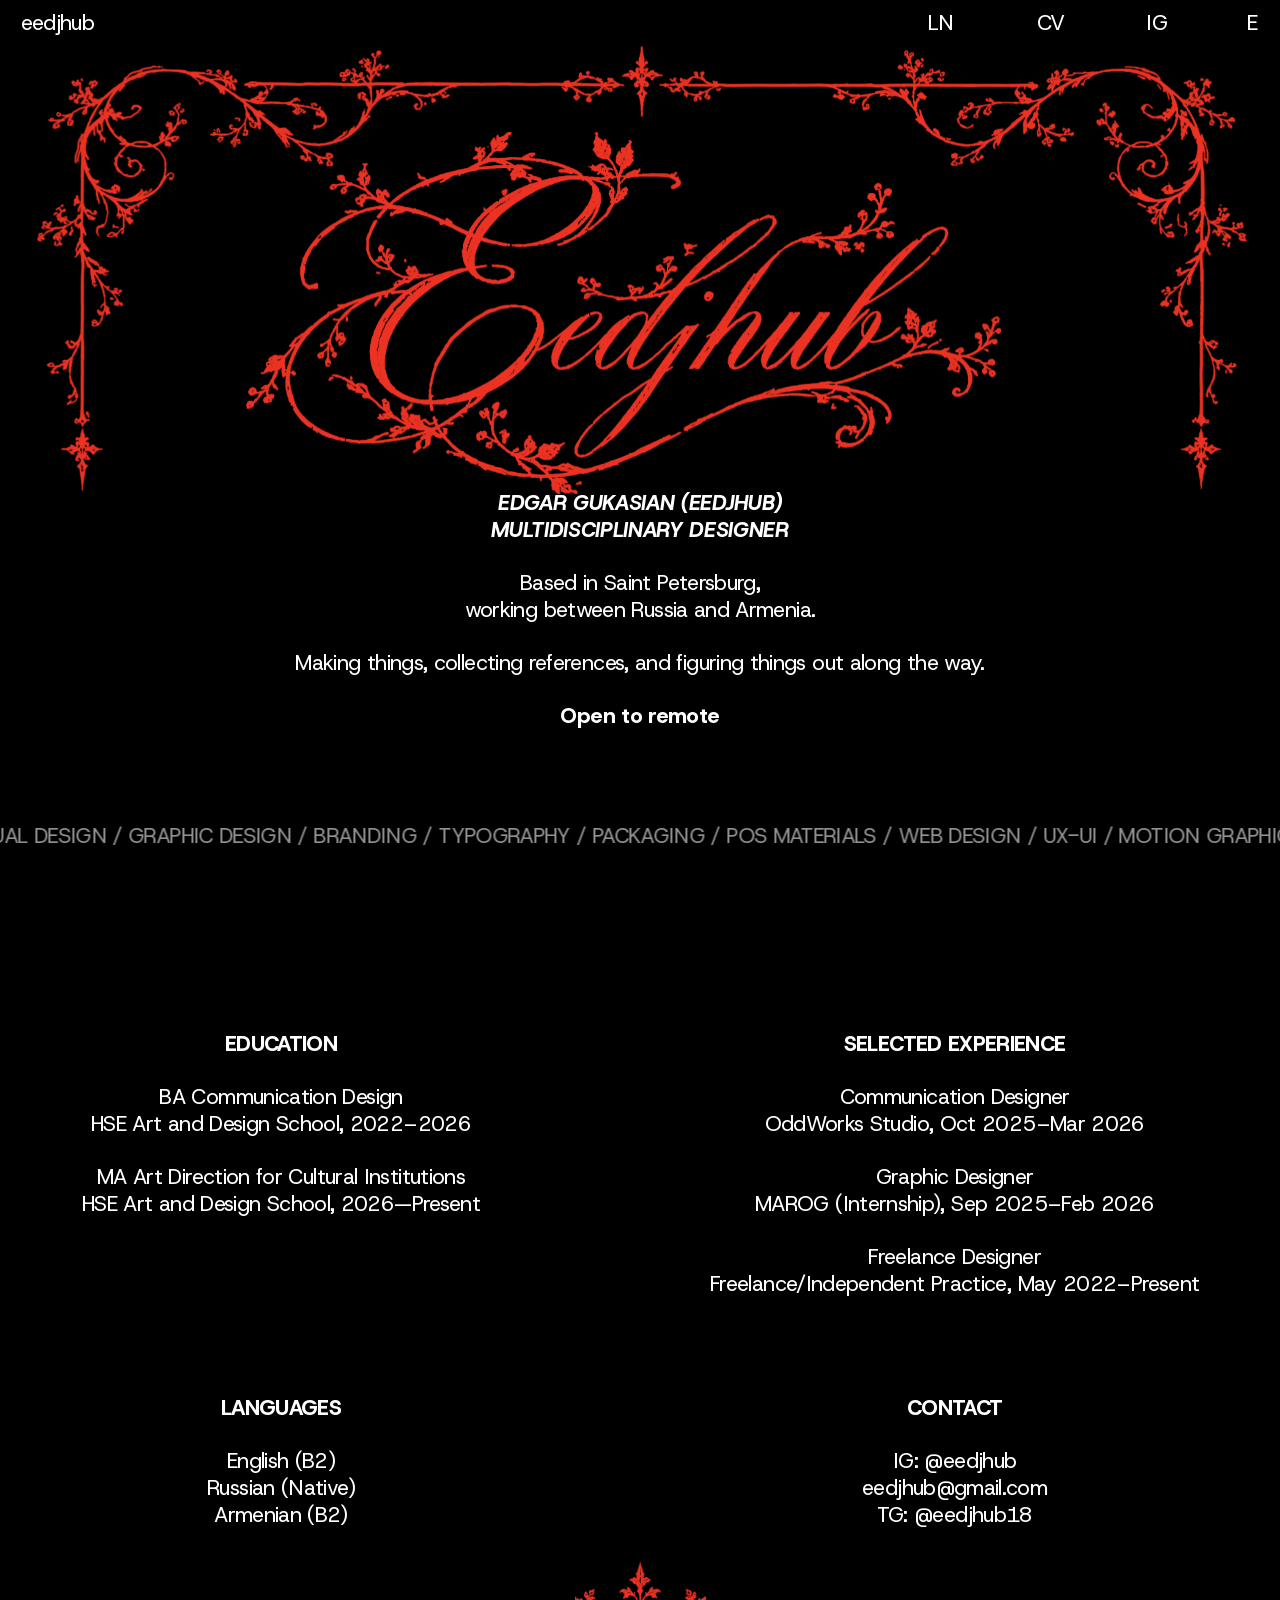
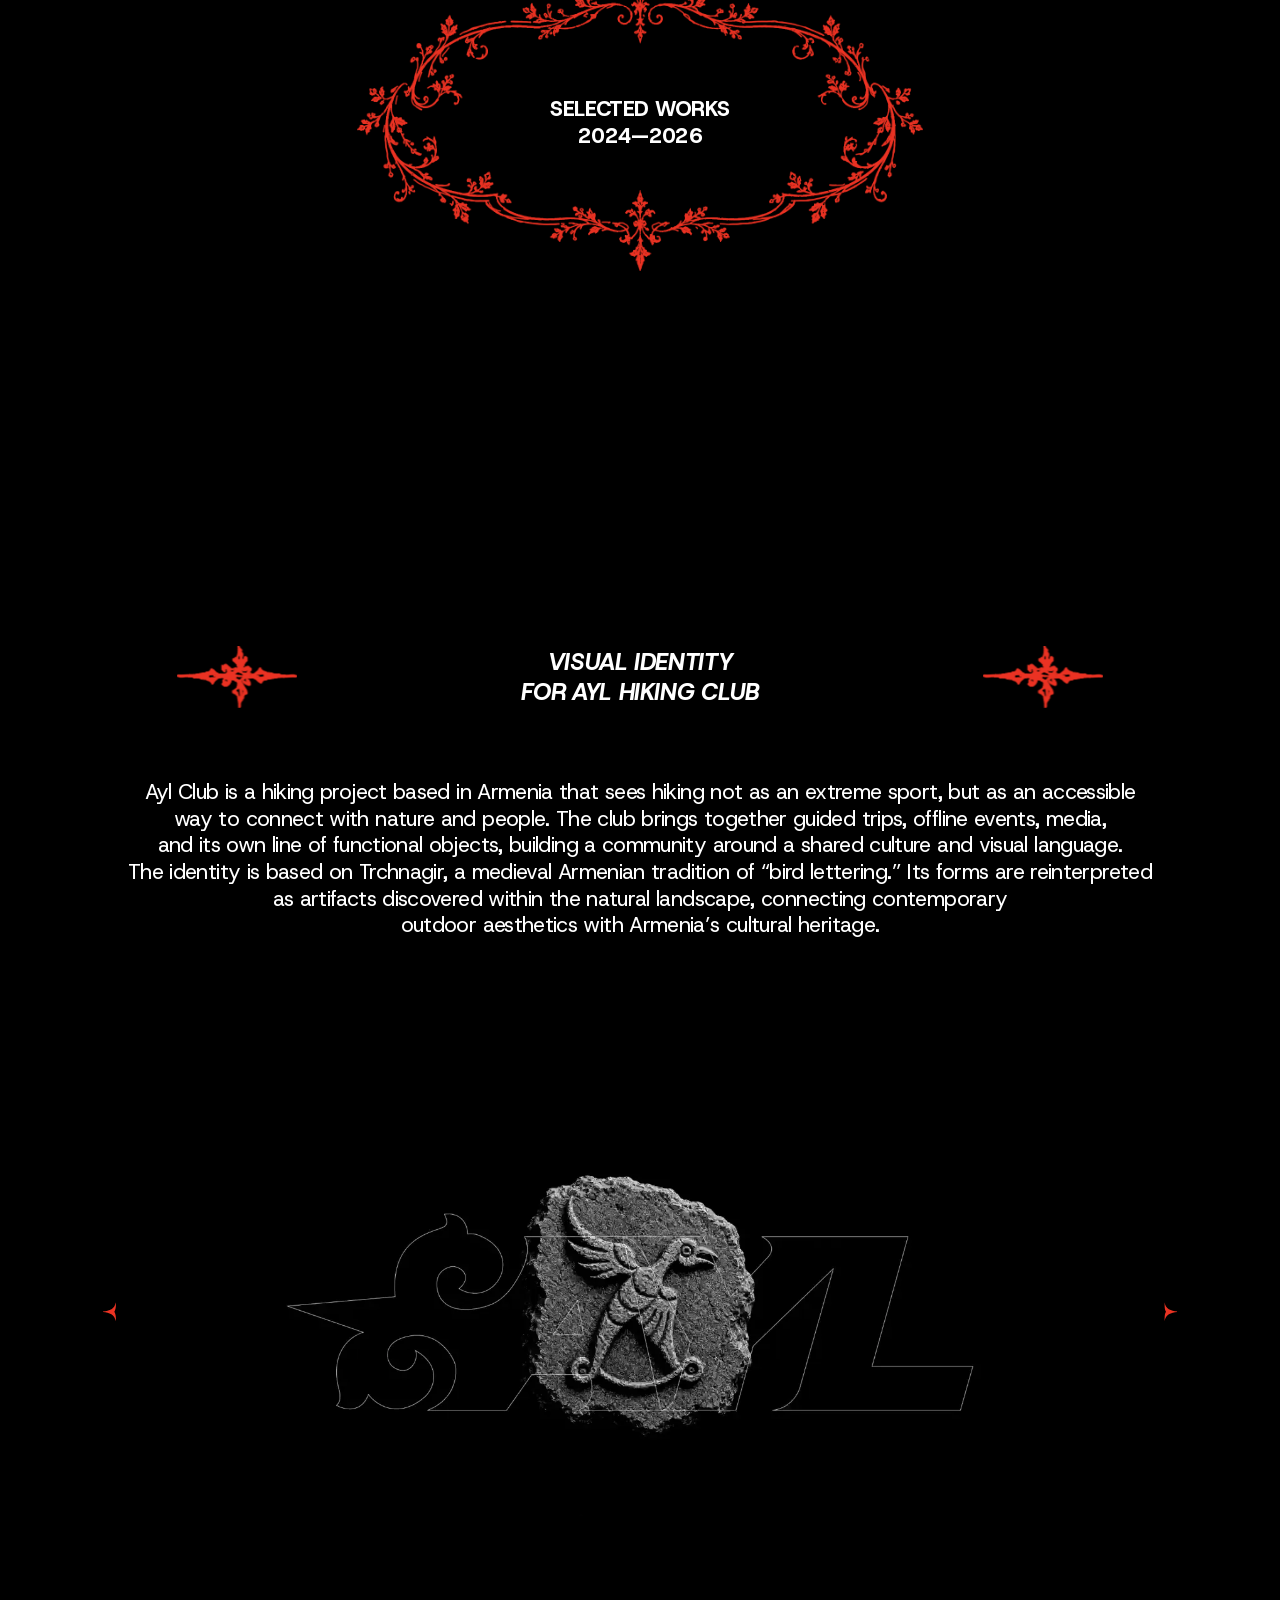
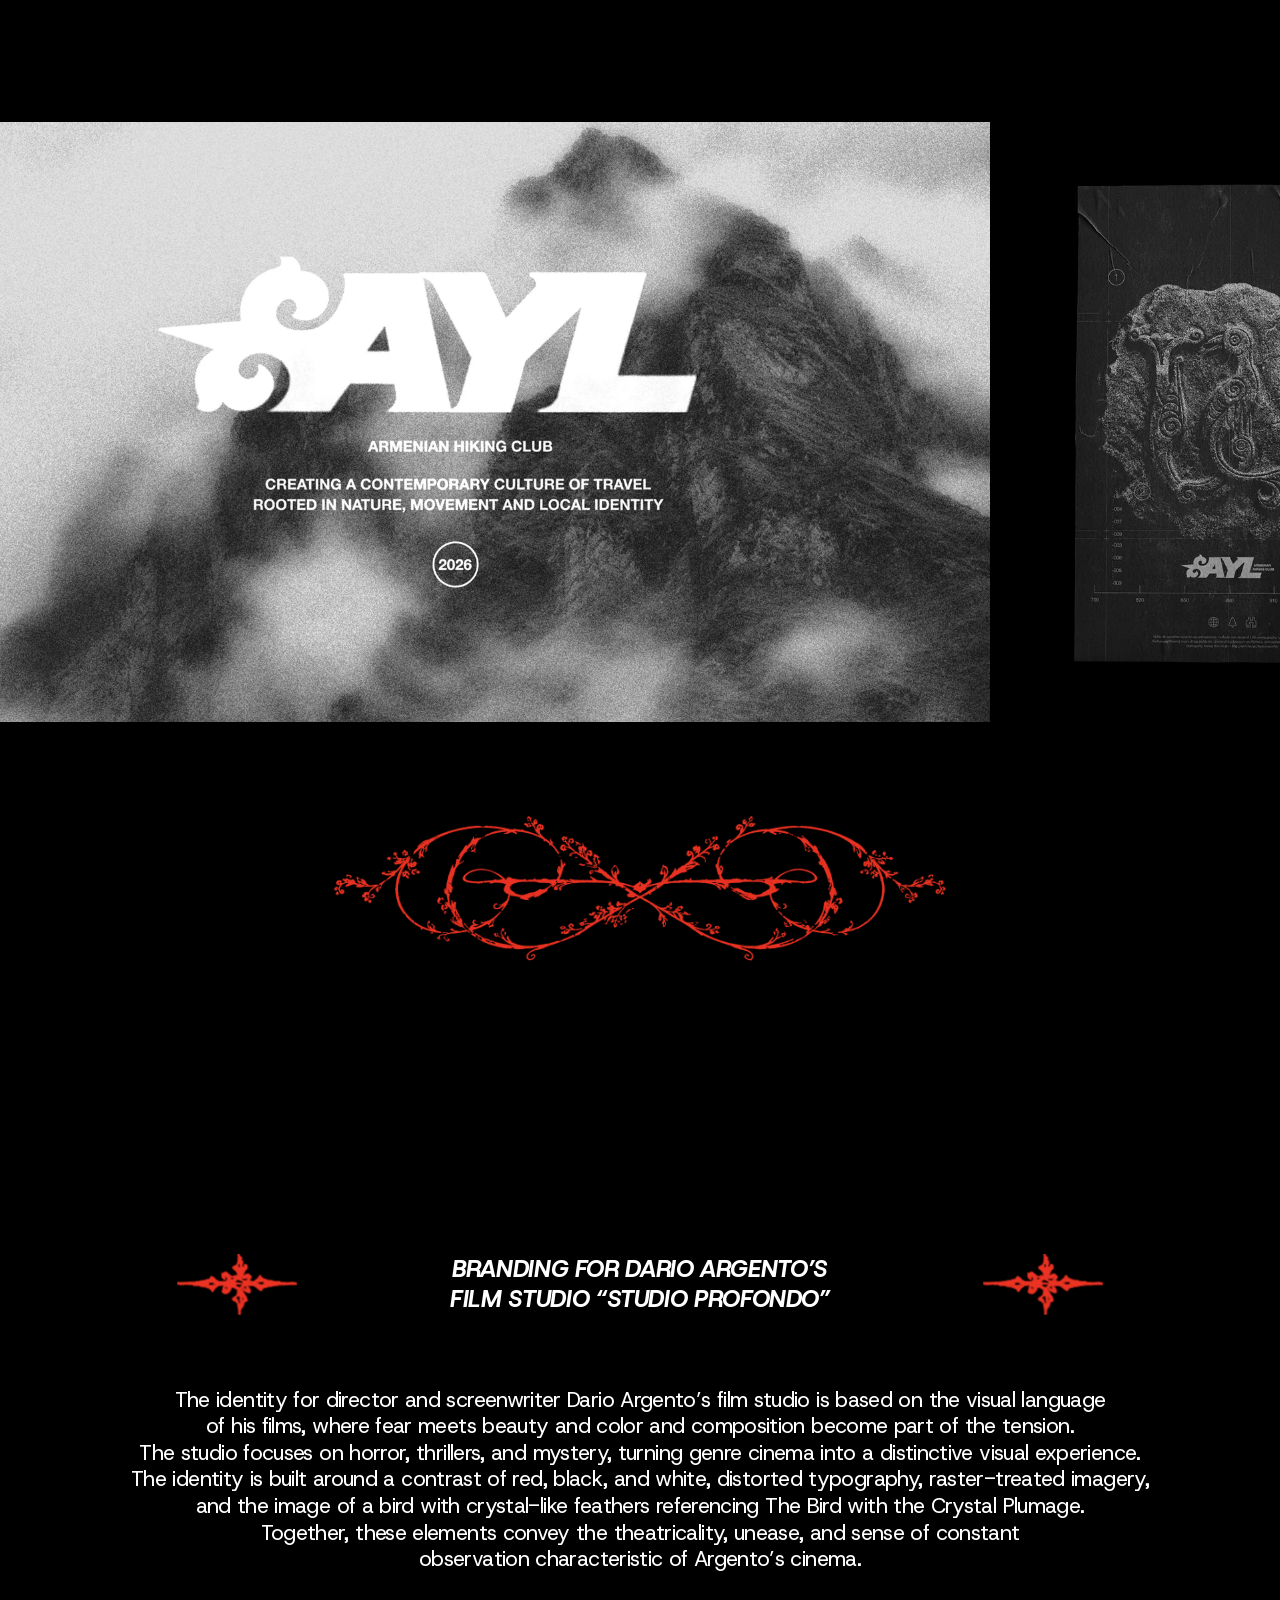
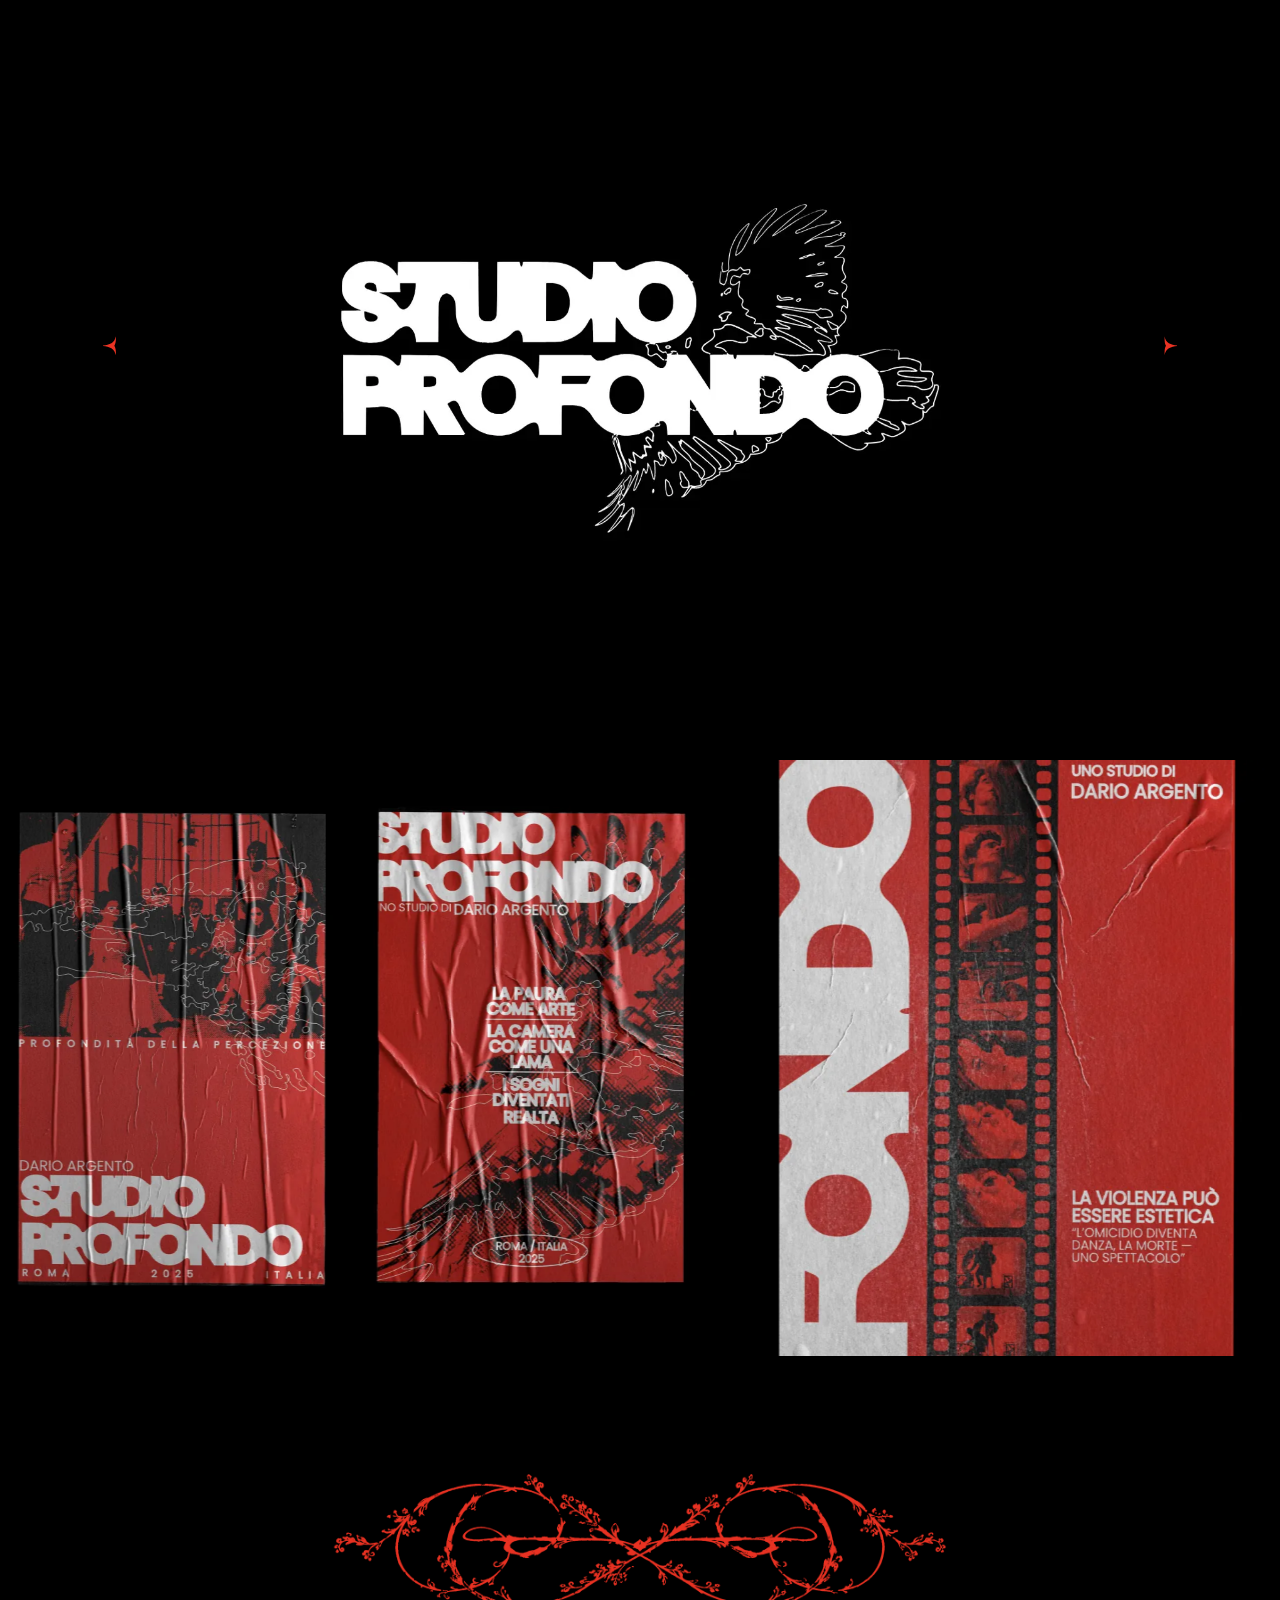
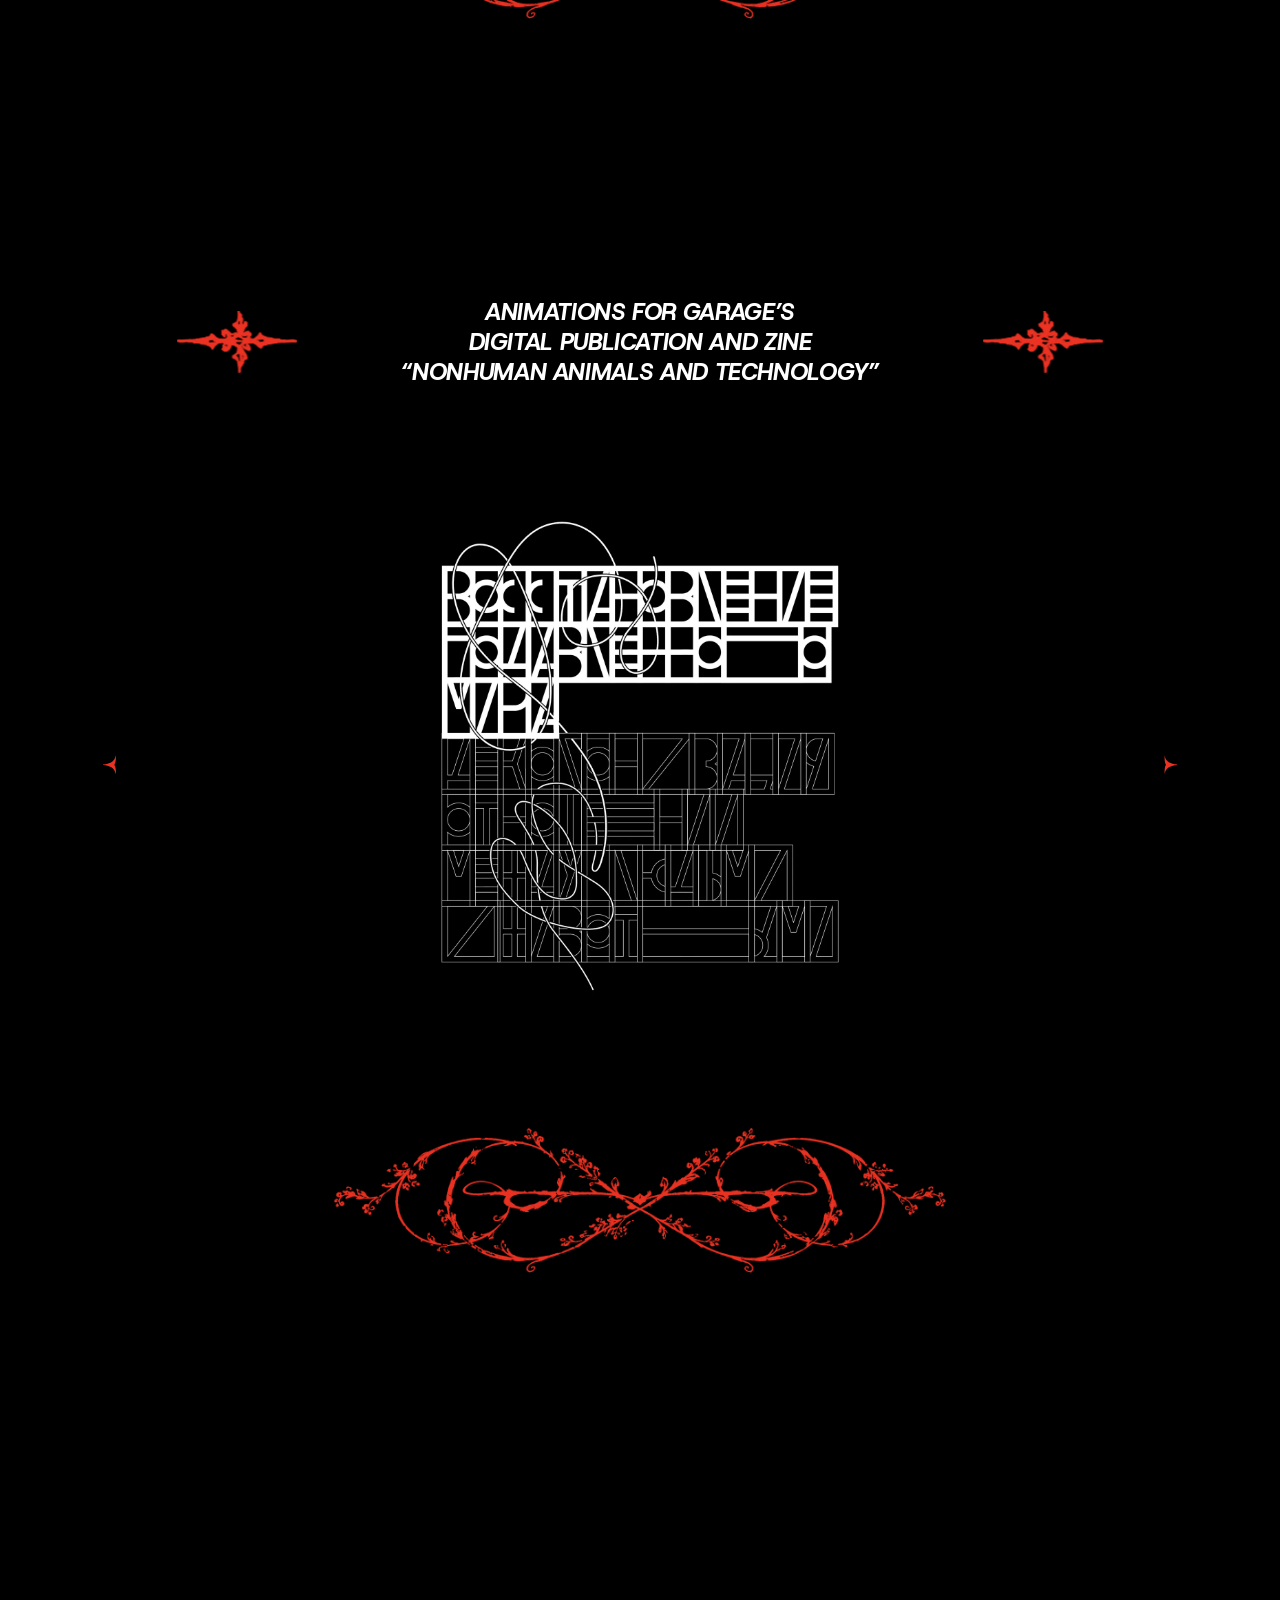
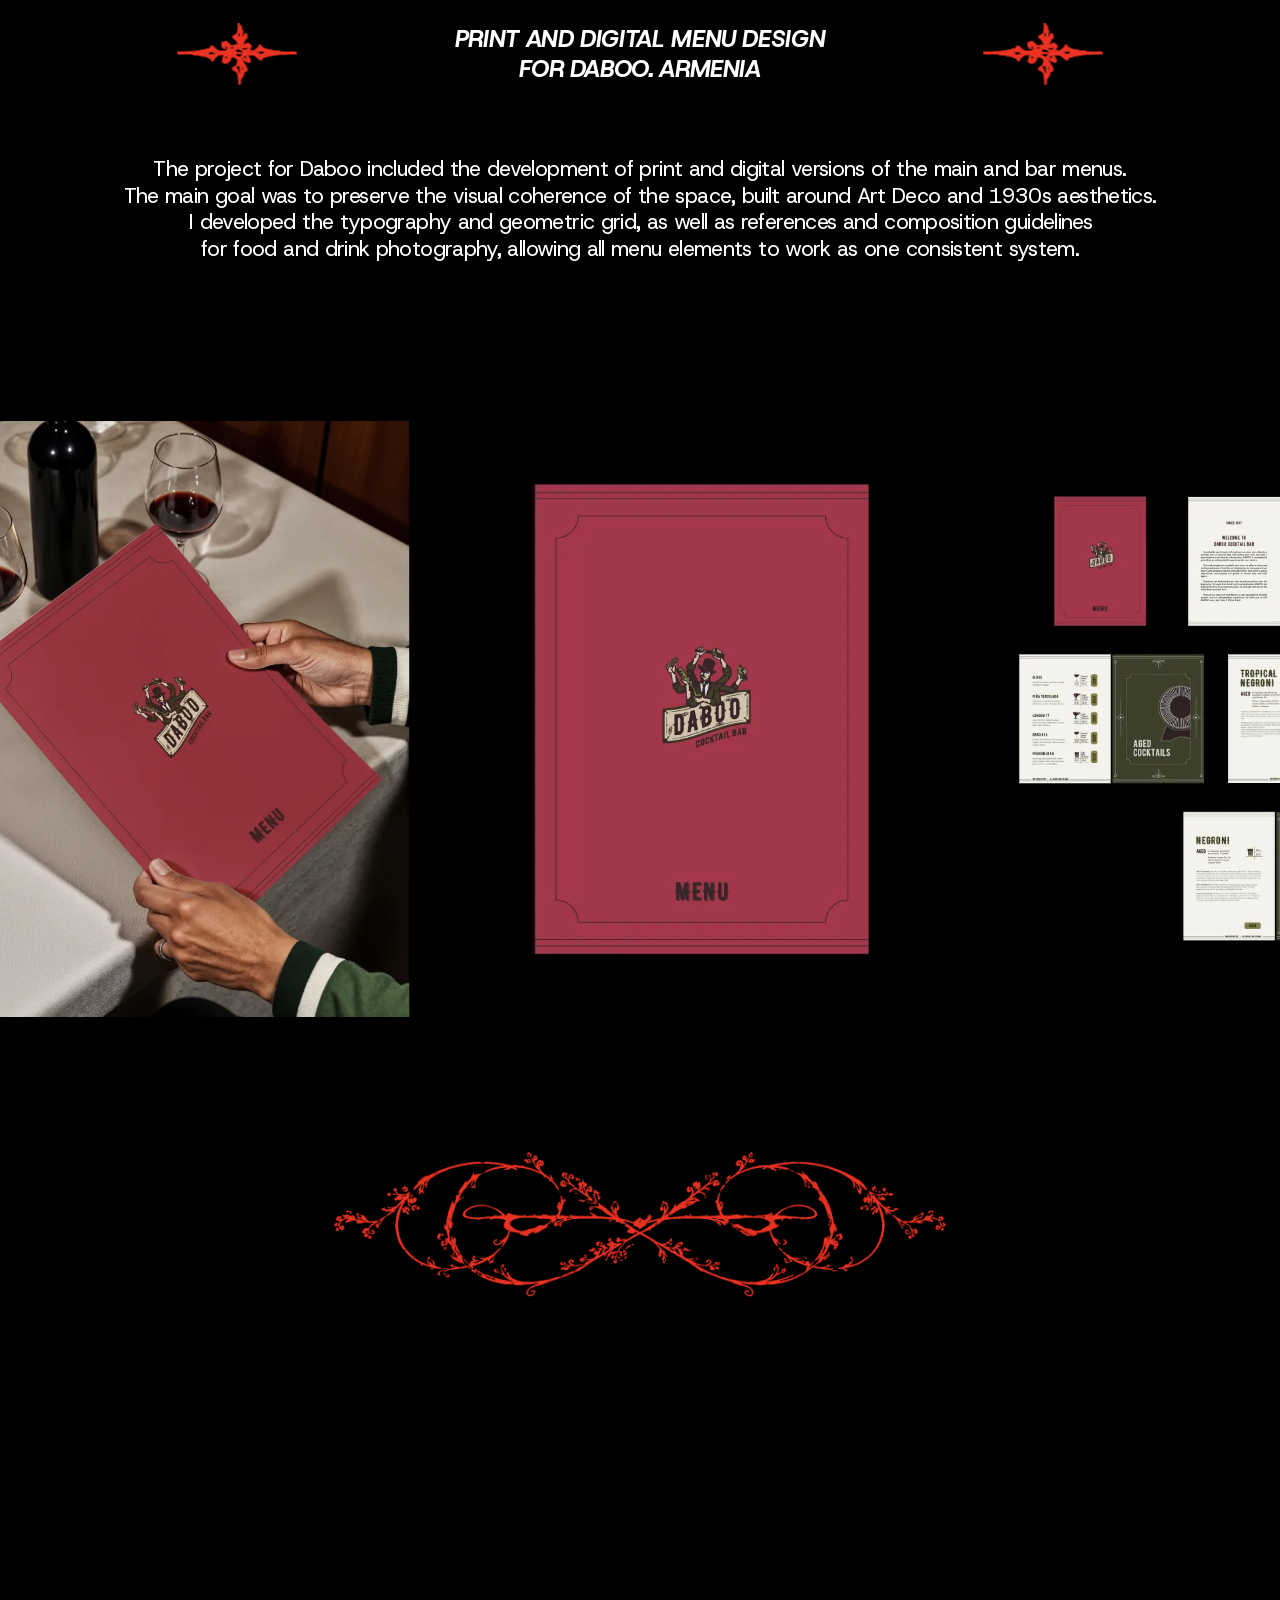
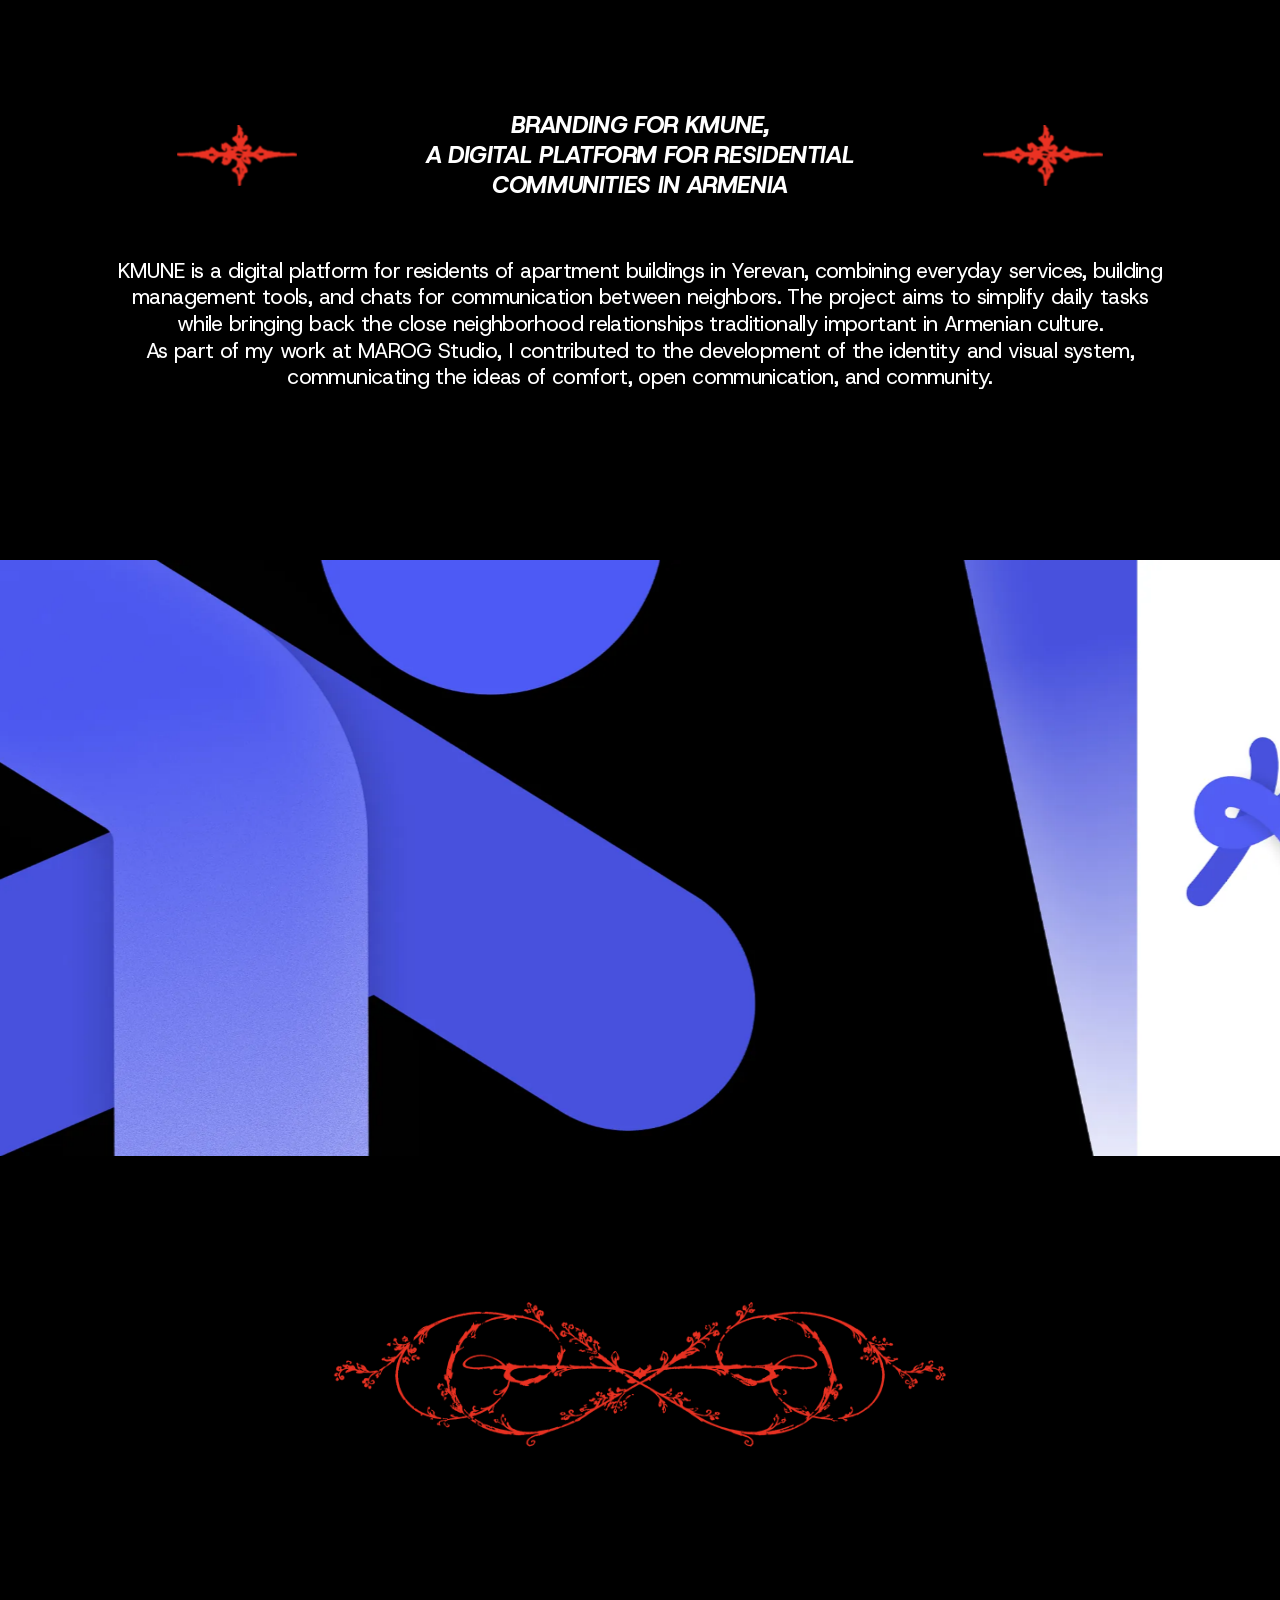
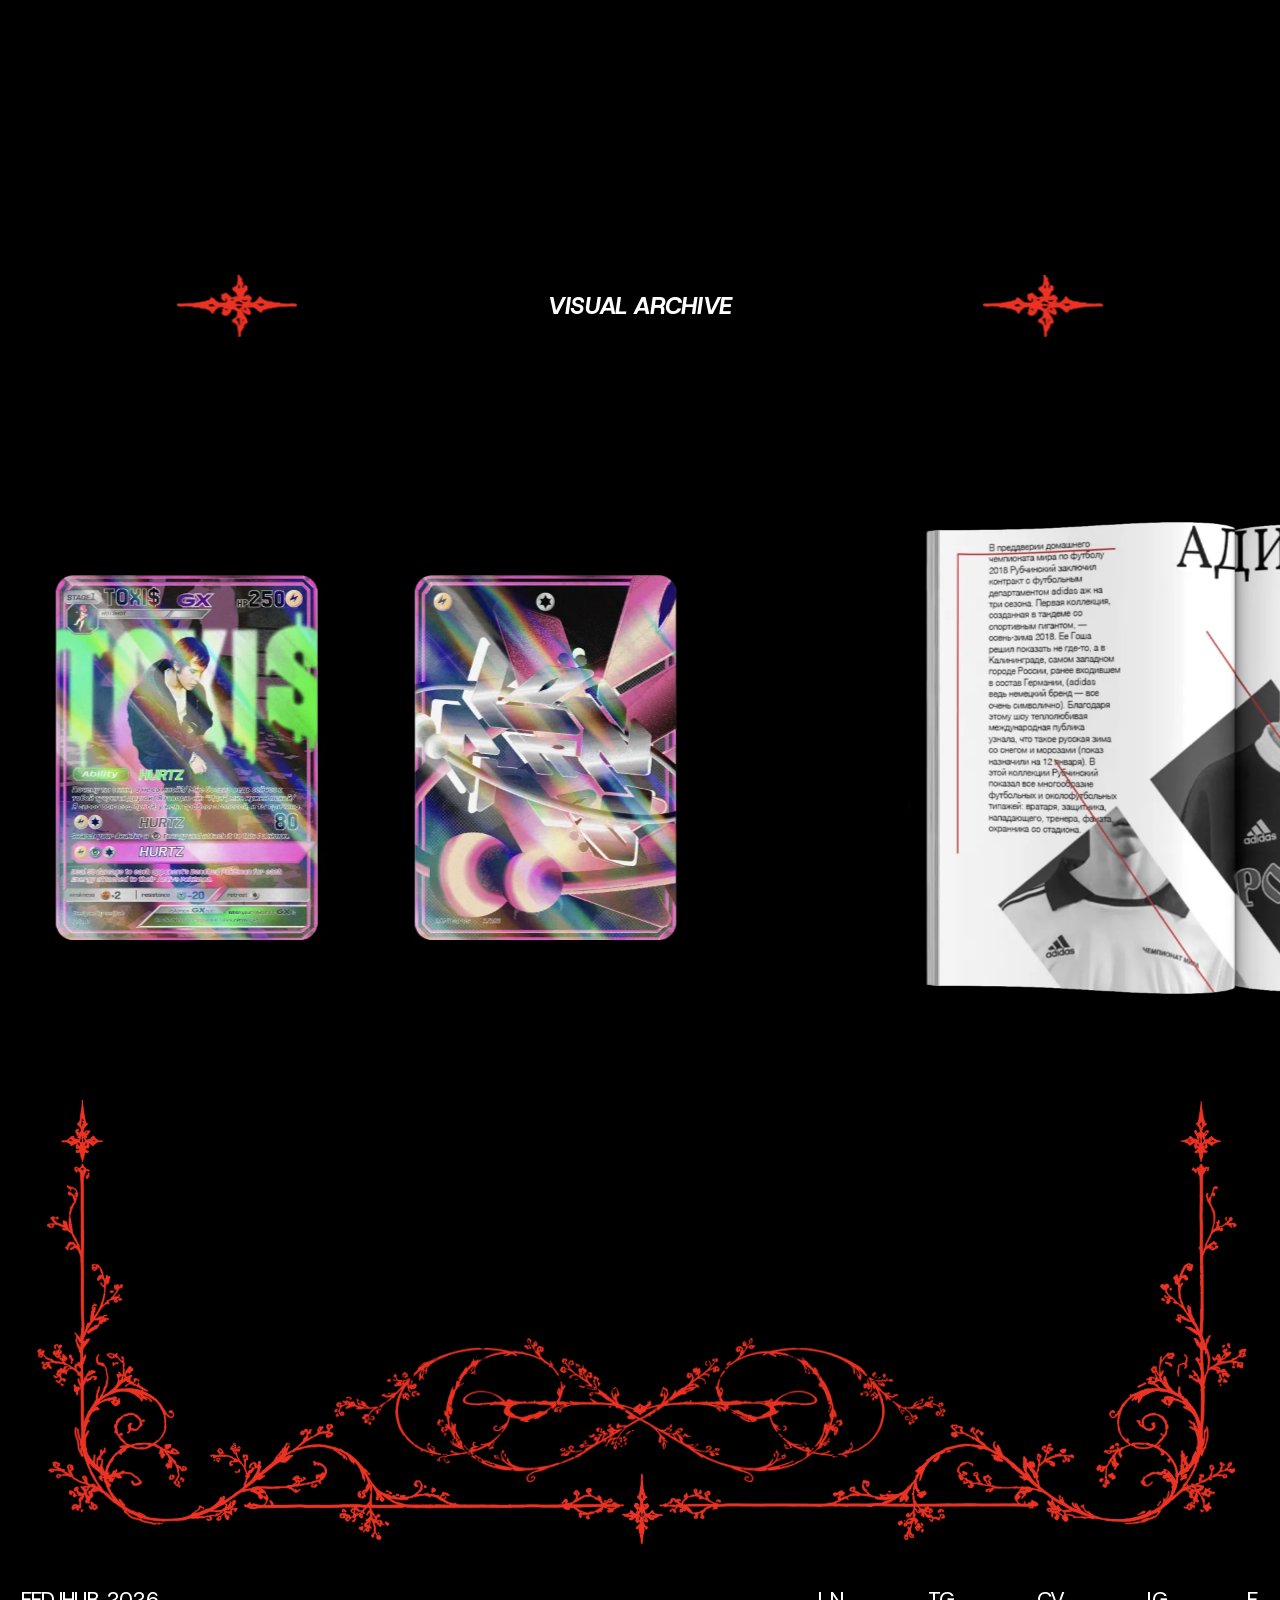
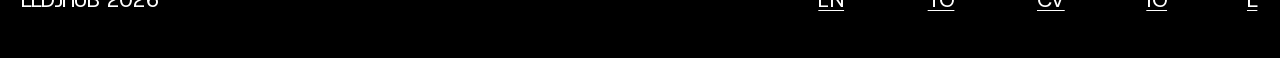
==== commit 0214a433: "New layout: more spacing, ornament separators and Visual Archive - Larger gaps above the skills line" ====
--- a/index.html
+++ b/index.html
@@ -122,7 +122,7 @@
 
       <!-- Vertical gaps (--mt) come from the Figma frame, in design px -->
       <article class="project">
-        <header class="project__head" style="--mt: 152" data-reveal>
+        <header class="project__head" style="--mt: 563" data-reveal>
           <img src="assets/cross.webp" alt="" width="481" height="247" loading="lazy">
           <h3>Visual Identity<br class="lb"> for&nbsp;AYL Hiking Club</h3>
           <img src="assets/cross.webp" alt="" width="481" height="247" loading="lazy">
@@ -170,8 +170,12 @@
         </div>
       </article>
 
-      <article class="project">
-        <header class="project__head" style="--mt: 294" data-reveal>
+      <div class="separator" style="--mt: 141" aria-hidden="true">
+        <img src="assets/infinity.webp" alt="" width="2172" height="394" loading="lazy" data-reveal="fade">
+      </div>
+
+      <article class="project">
+        <header class="project__head" style="--mt: 392" data-reveal>
           <img src="assets/cross.webp" alt="" width="481" height="247" loading="lazy">
           <h3>Branding for&nbsp;Dario Argento’s<br class="lb"> film studio “Studio Profondo”</h3>
           <img src="assets/cross.webp" alt="" width="481" height="247" loading="lazy">
@@ -207,8 +211,12 @@
         </div>
       </article>
 
-      <article class="project">
-        <header class="project__head" style="--mt: 270" data-reveal>
+      <div class="separator" style="--mt: 173" aria-hidden="true">
+        <img src="assets/infinity.webp" alt="" width="2172" height="394" loading="lazy" data-reveal="fade">
+      </div>
+
+      <article class="project">
+        <header class="project__head" style="--mt: 371" data-reveal>
           <img src="assets/cross.webp" alt="" width="481" height="247" loading="lazy">
           <h3>Animations for&nbsp;Garage’s<br class="lb"> digital publication and&nbsp;zine<br class="lb"> “Nonhuman Animals and&nbsp;Technology”</h3>
           <img src="assets/cross.webp" alt="" width="481" height="247" loading="lazy">
@@ -238,8 +246,12 @@
         </div>
       </article>
 
-      <article class="project">
-        <header class="project__head" style="--mt: 302" data-reveal>
+      <div class="separator" style="--mt: 174" aria-hidden="true">
+        <img src="assets/infinity.webp" alt="" width="2172" height="394" loading="lazy" data-reveal="fade">
+      </div>
+
+      <article class="project">
+        <header class="project__head" style="--mt: 478" data-reveal>
           <img src="assets/cross.webp" alt="" width="481" height="247" loading="lazy">
           <h3>Print and&nbsp;digital menu design<br class="lb"> for&nbsp;Daboo. Armenia</h3>
           <img src="assets/cross.webp" alt="" width="481" height="247" loading="lazy">
@@ -261,8 +273,12 @@
         </div>
       </article>
 
-      <article class="project">
-        <header class="project__head" style="--mt: 282" data-reveal>
+      <div class="separator" style="--mt: 199" aria-hidden="true">
+        <img src="assets/infinity.webp" alt="" width="2172" height="394" loading="lazy" data-reveal="fade">
+      </div>
+
+      <article class="project">
+        <header class="project__head" style="--mt: 574" data-reveal>
           <img src="assets/cross.webp" alt="" width="481" height="247" loading="lazy">
           <h3>Branding for&nbsp;KMUNE,<br class="lb"> a&nbsp;digital platform for&nbsp;residential<br class="lb"> communities in&nbsp;Armenia</h3>
           <img src="assets/cross.webp" alt="" width="481" height="247" loading="lazy">
@@ -277,6 +293,32 @@
             <div class="marquee__group" aria-hidden="true">
             <img src="assets/works/kmuneline-1.webp" alt="" width="4000" height="894" loading="lazy" decoding="async" draggable="false">
             <img src="assets/works/kmuneline-2.webp" alt="" width="2086" height="894" loading="lazy" decoding="async" draggable="false">
+            </div>
+          </div>
+        </div>
+      </article>
+
+      <div class="separator" style="--mt: 217" aria-hidden="true">
+        <img src="assets/infinity.webp" alt="" width="2172" height="394" loading="lazy" data-reveal="fade">
+      </div>
+
+      <article class="project">
+        <header class="project__head" style="--mt: 595" data-reveal>
+          <img src="assets/cross.webp" alt="" width="481" height="247" loading="lazy">
+          <h3>Visual Archive</h3>
+          <img src="assets/cross.webp" alt="" width="481" height="247" loading="lazy">
+        </header>
+        <div class="marquee marquee--strip" style="--mt: 182; --strip-h: 894" data-speed="210" role="img" aria-label="Visual Archive: posters and editorial design">
+          <div class="marquee__track">
+            <div class="marquee__group">
+            <img src="assets/works/archiveline-1.webp" alt="" width="4000" height="894" loading="lazy" decoding="async" draggable="false">
+            <img src="assets/works/archiveline-2.webp" alt="" width="4000" height="894" loading="lazy" decoding="async" draggable="false">
+            <img src="assets/works/archiveline-3.webp" alt="" width="2059" height="894" loading="lazy" decoding="async" draggable="false">
+            </div>
+            <div class="marquee__group" aria-hidden="true">
+            <img src="assets/works/archiveline-1.webp" alt="" width="4000" height="894" loading="lazy" decoding="async" draggable="false">
+            <img src="assets/works/archiveline-2.webp" alt="" width="4000" height="894" loading="lazy" decoding="async" draggable="false">
+            <img src="assets/works/archiveline-3.webp" alt="" width="2059" height="894" loading="lazy" decoding="async" draggable="false">
             </div>
           </div>
         </div>
--- a/css/style.css
+++ b/css/style.css
@@ -118,7 +118,7 @@
   position: relative;
   width: min(100%, 1920px);
   margin: 0 auto;
-  padding-bottom: calc(92 * var(--u));
+  padding-bottom: calc(67 * var(--u));
 }
 
 /* Header and footer links: item widths follow the Figma spacing */
@@ -222,7 +222,7 @@
 }
 
 .marquee--skills {
-  margin-top: calc(67 * var(--u));
+  margin-top: calc(136 * var(--u));
   line-height: 1.5; /* keeps the 48px row from the design at body text size */
   white-space: nowrap;
   opacity: 0.57;
@@ -255,7 +255,7 @@
   grid-template-columns: calc(843 * var(--u)) calc(976 * var(--u));
   column-gap: calc(101 * var(--u));
   row-gap: calc(146 * var(--u));
-  margin-top: calc(90 * var(--u));
+  margin-top: calc(268 * var(--u));
   text-align: center;
 }
 
@@ -318,6 +318,16 @@
 .project__text {
   padding-inline: var(--gutter);
   text-align: center;
+}
+
+/* Ornament between projects: the same infinity flourish as at the bottom */
+.separator {
+  margin-top: calc(var(--mt) * var(--u));
+}
+
+.separator img {
+  width: calc(1455 * var(--u));
+  margin-left: calc(232 * var(--u));
 }
 
 /* Motion slider: one slide at a time, arrows on the sides */
@@ -413,7 +423,7 @@
 .finale {
   position: relative;
   height: calc(801 * var(--u));
-  margin-top: calc(-1 * var(--u));
+  margin-top: calc(-8 * var(--u));
   pointer-events: none;
 }
 
@@ -459,7 +469,8 @@
     padding-inline: 16px;
   }
 
-  .project > * {
+  .project > *,
+  .separator {
     margin-top: max(calc(var(--mt) * var(--u)), 16px);
   }
 
